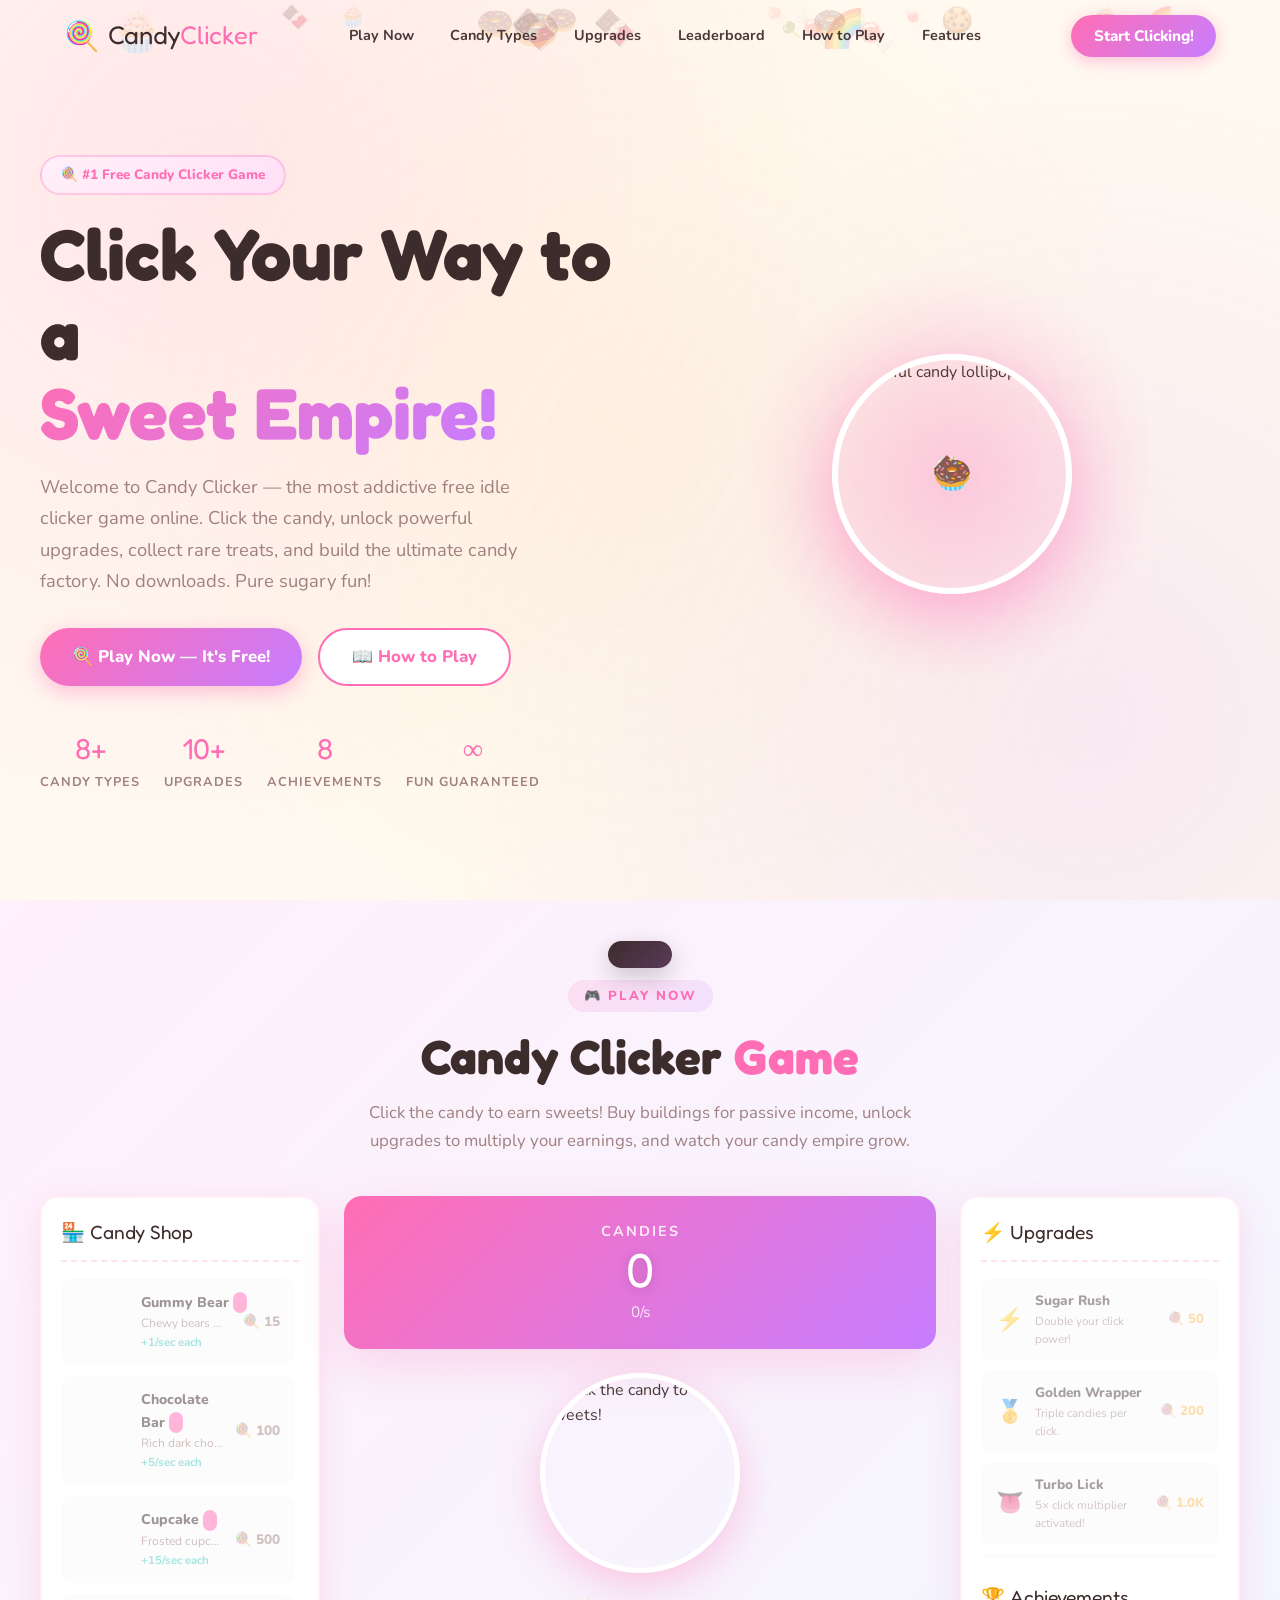
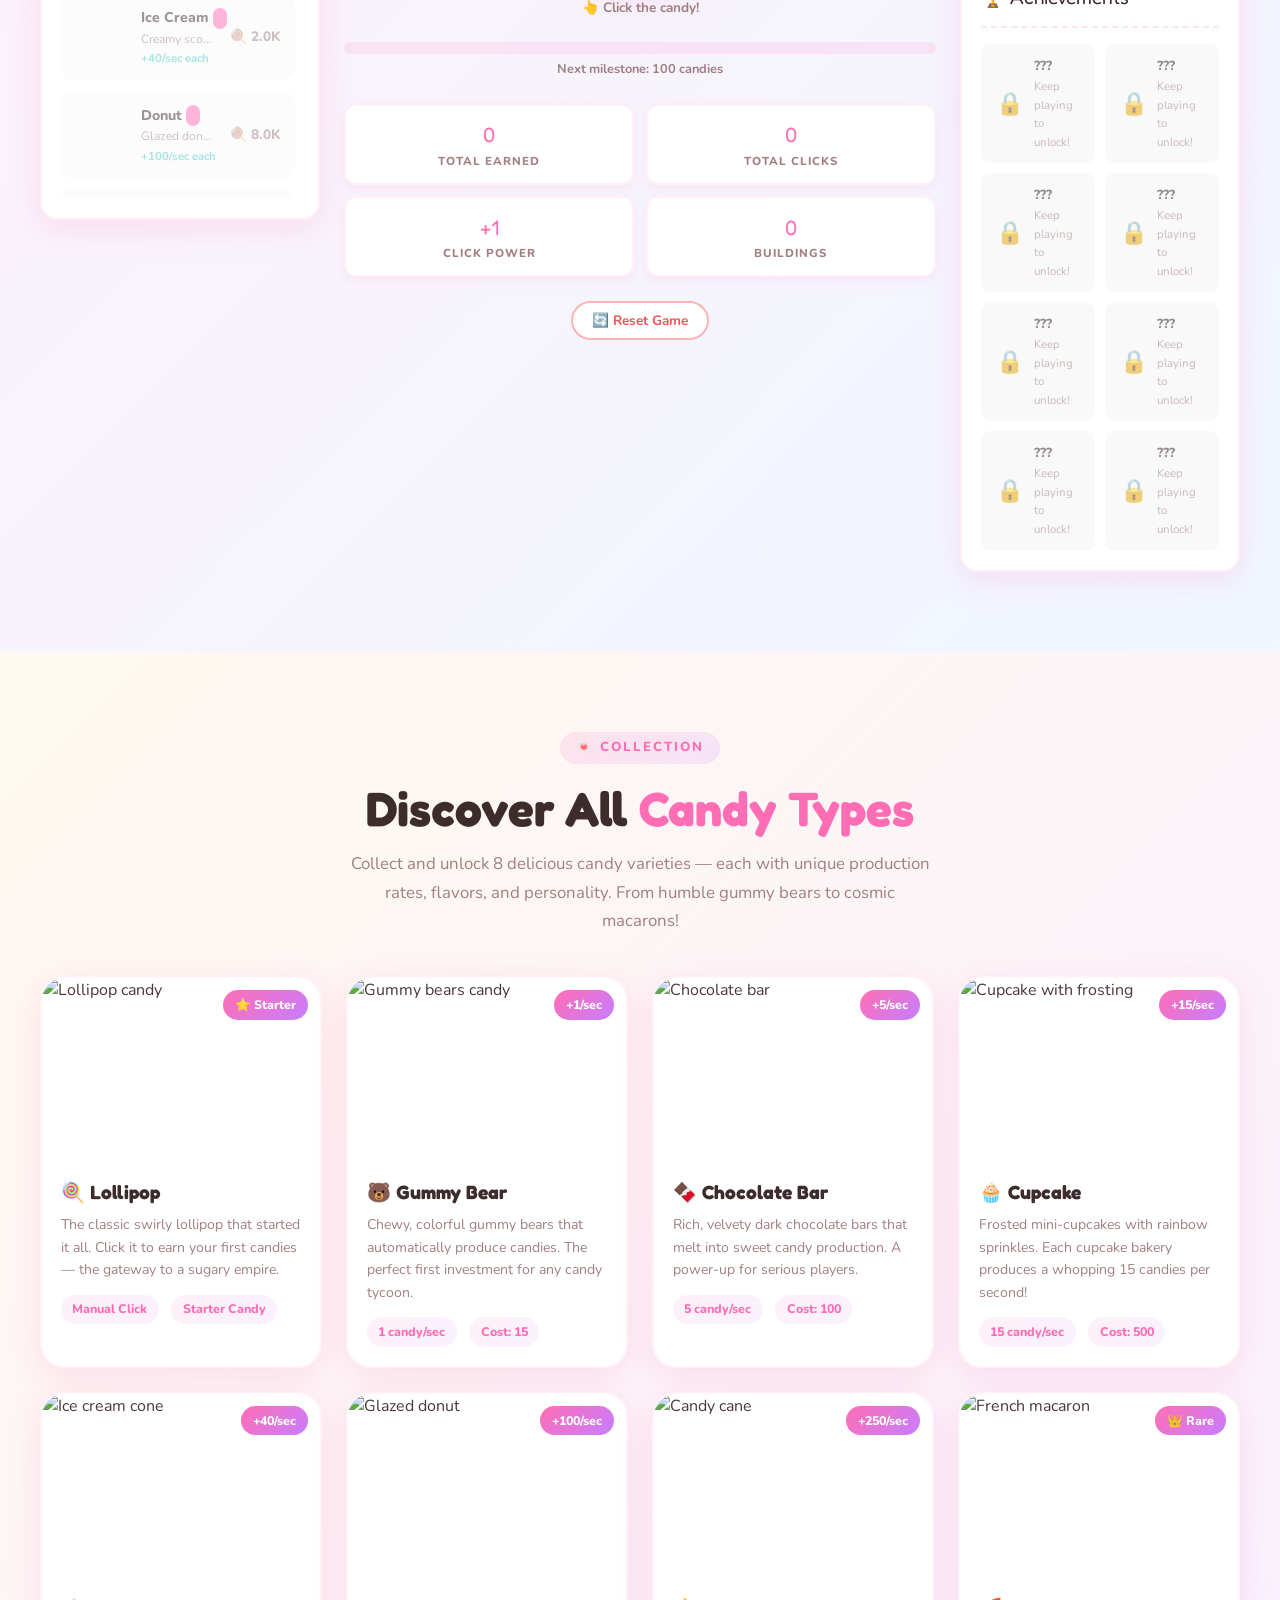
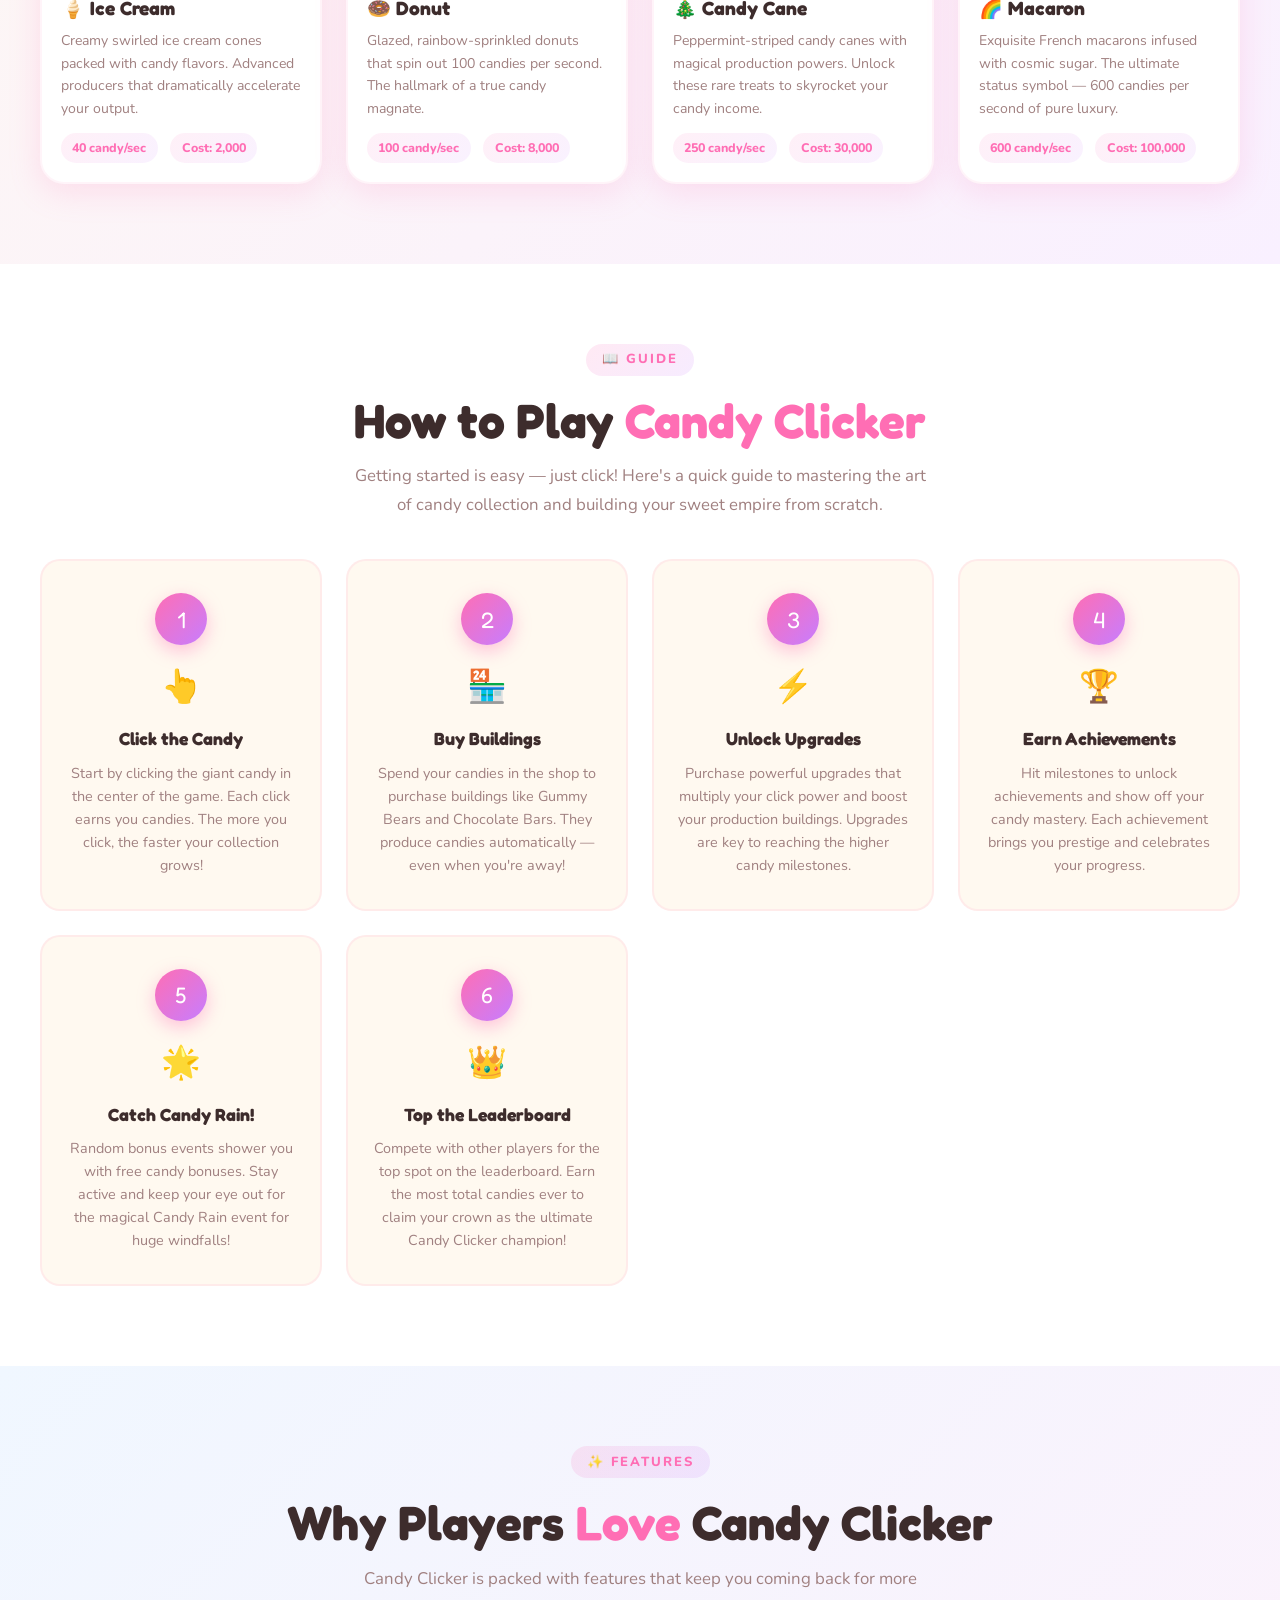
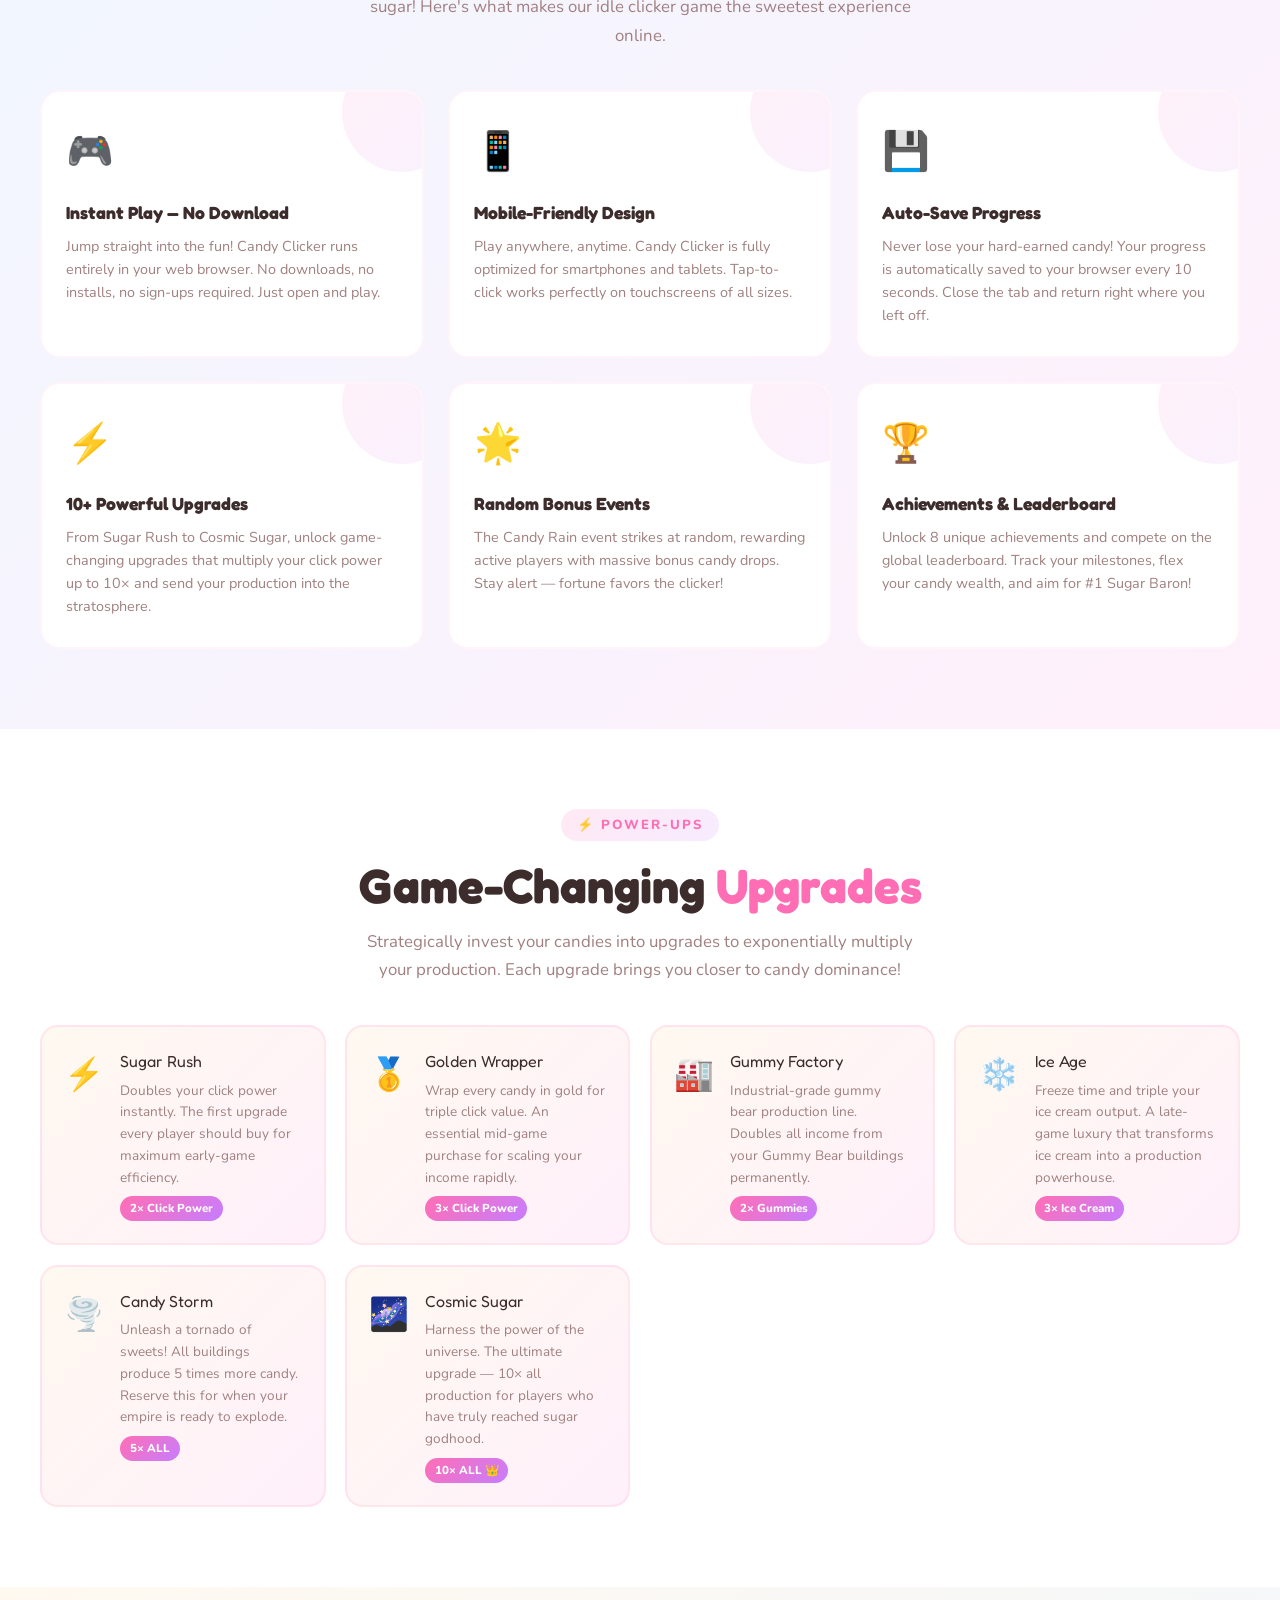
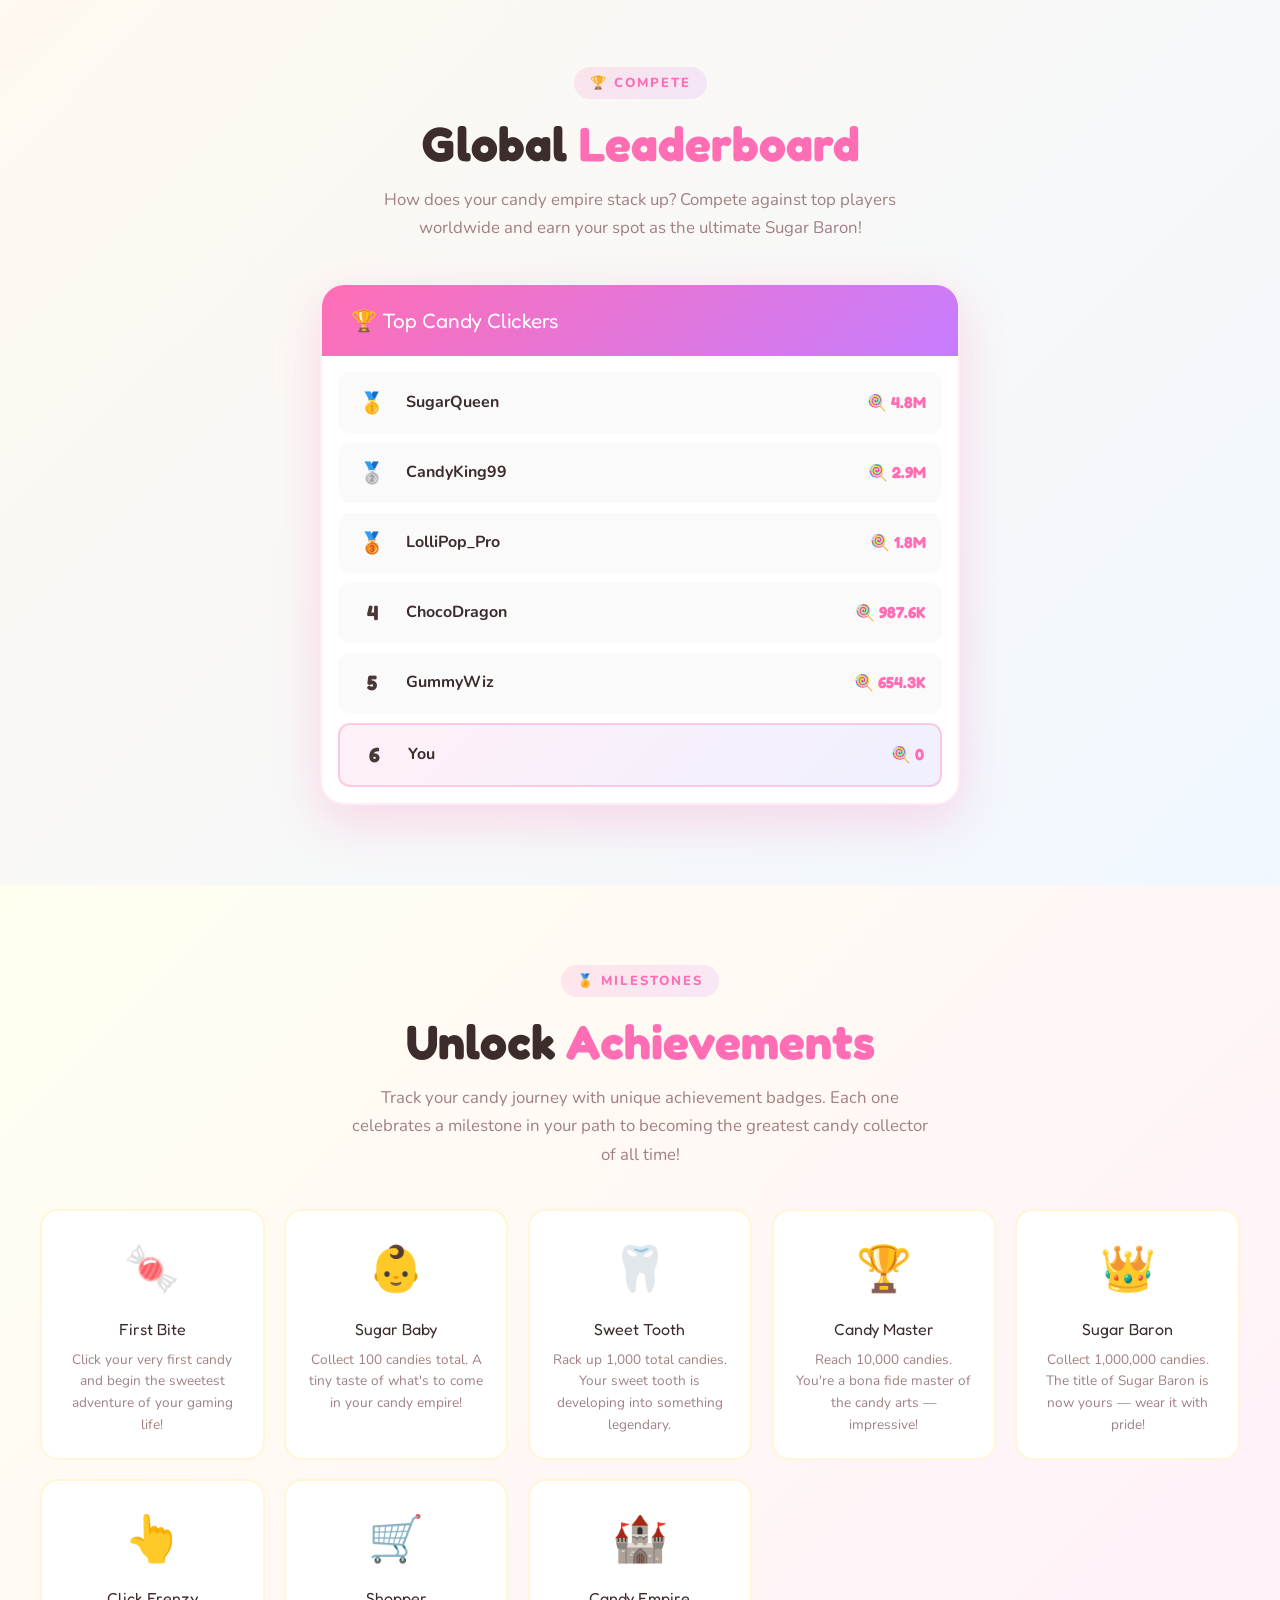
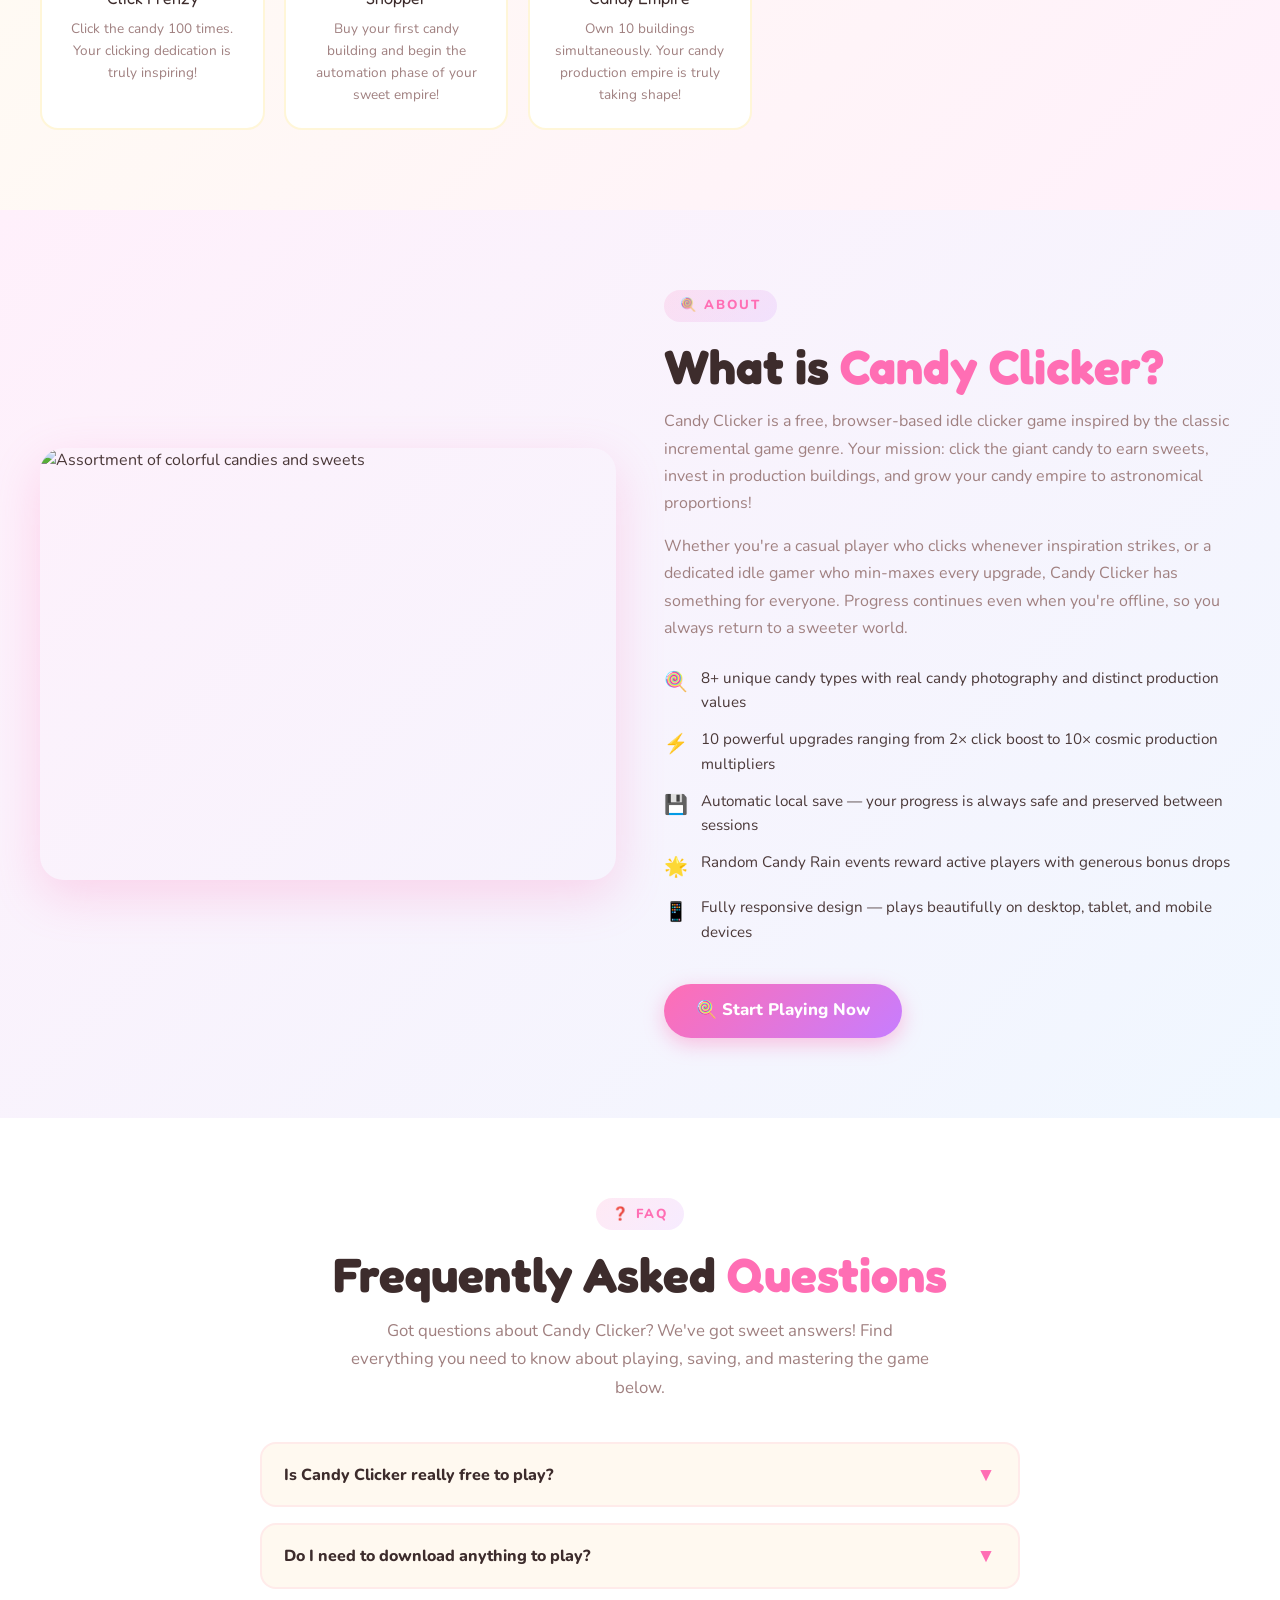
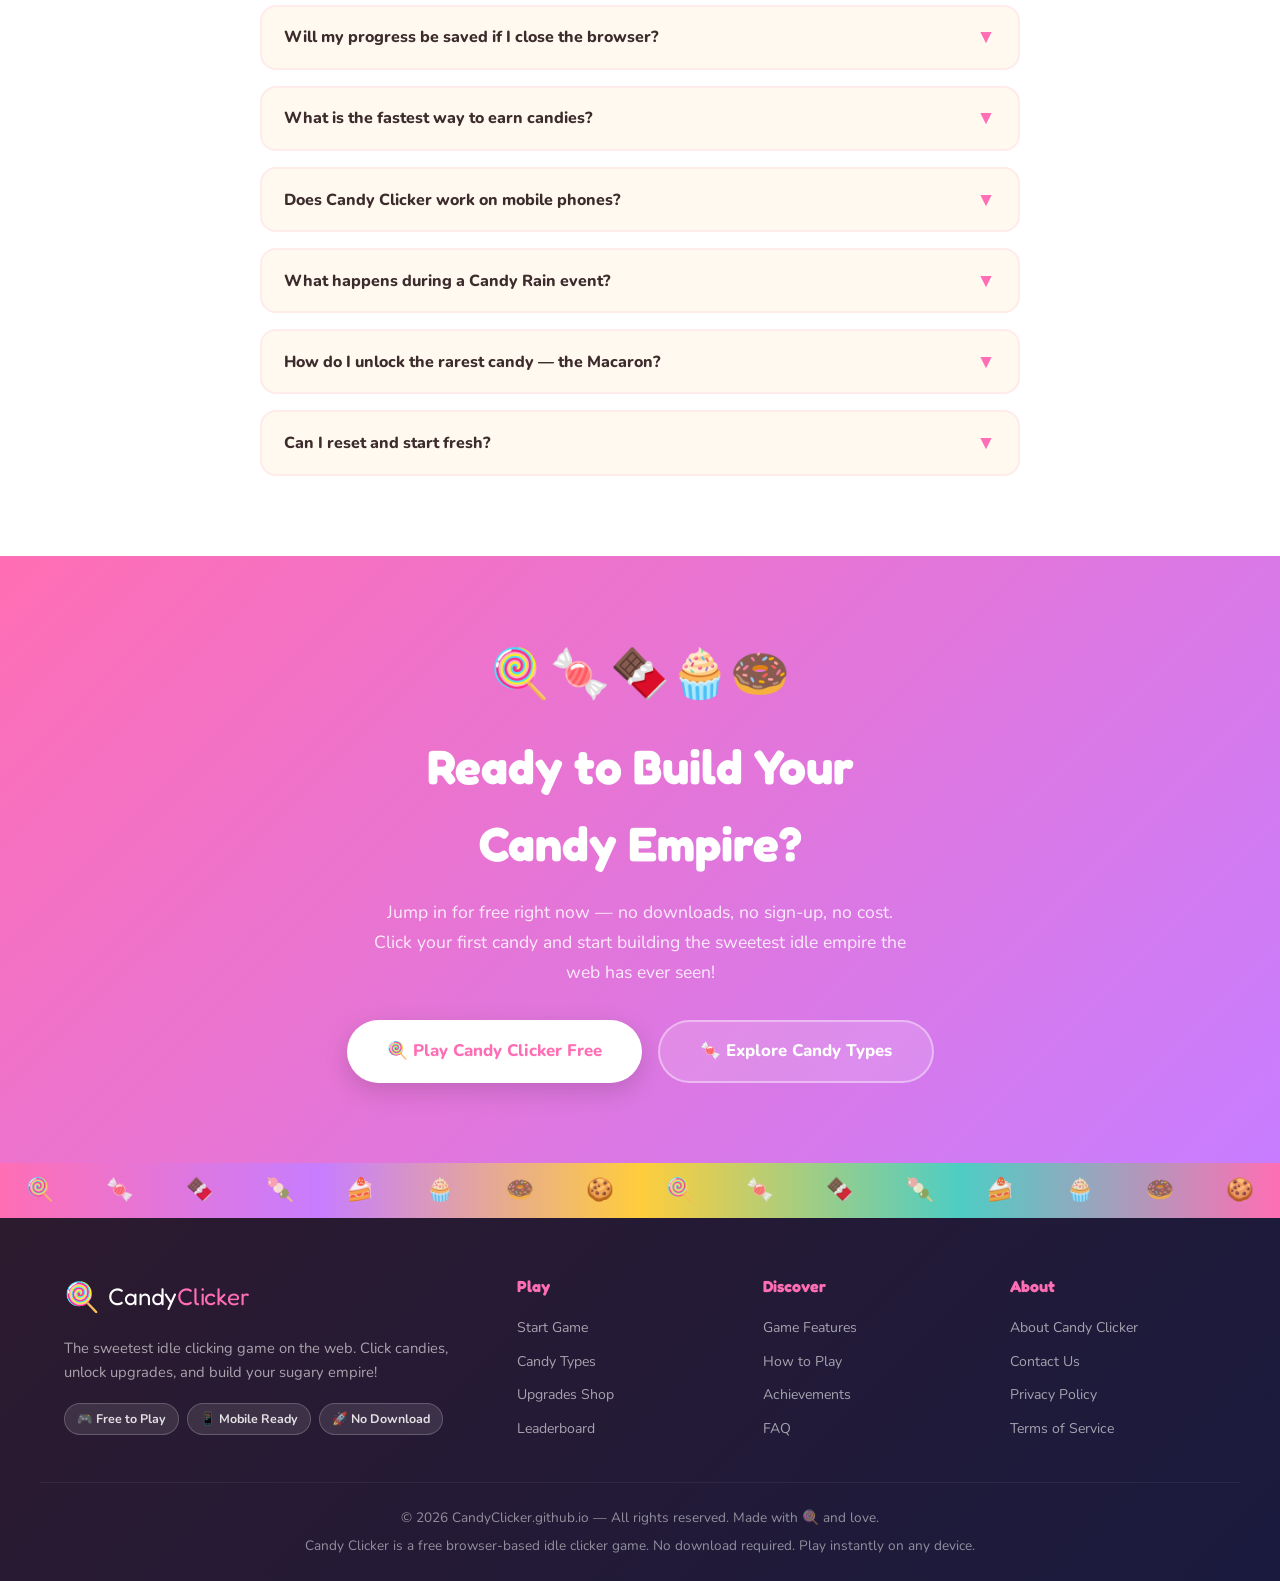
==== index.html @ 00a27589 "Add files via upload" ====
<!DOCTYPE html>
<html lang="en">
<head>
  <meta charset="UTF-8">
  <meta name="viewport" content="width=device-width, initial-scale=1.0">
  <meta http-equiv="X-UA-Compatible" content="IE=edge">

  <!-- Primary Meta Tags -->
  <title>Candy Clicker — Free Online Idle Clicker Game | CandyClick.github.io</title>
  <meta name="title" content="Candy Clicker — Free Online Idle Clicker Game | CandyClick.github.io">
  <meta name="description" content="Play Candy Clicker free online! Click candies, unlock upgrades, collect 8+ types of candy, earn achievements and climb the leaderboard. No download needed — play instantly in your browser!">
  <meta name="keywords" content="candy clicker, idle clicker game, candy clicking game, free browser game, candy game online, idle game, clicker game, candy factory game, sugar clicker, lollipop clicker, chocolate clicker">
  <meta name="author" content="CandyClicker.github.io">
  <meta name="robots" content="index, follow">
  <link rel="canonical" href="https://candyclick.github.io/">

  <!-- Open Graph / Facebook -->
  <meta property="og:type" content="website">
  <meta property="og:url" content="https://candyclick.github.io/">
  <meta property="og:title" content="Candy Clicker — Free Online Idle Clicker Game">
  <meta property="og:description" content="Click candies, unlock upgrades, and build your sweet empire! Play free, no download needed.">
  <meta property="og:image" content="https://images.unsplash.com/photo-1582058091597-8f5c1c7a1c4d?w=1200&q=80">

  <!-- Twitter -->
  <meta property="twitter:card" content="summary_large_image">
  <meta property="twitter:url" content="https://candyclick.github.io/">
  <meta property="twitter:title" content="Candy Clicker — Free Online Idle Clicker Game">
  <meta property="twitter:description" content="Click candies, unlock upgrades, and build your sweet empire! Play free, no download needed.">
  <meta property="twitter:image" content="https://images.unsplash.com/photo-1582058091597-8f5c1c7a1c4d?w=1200&q=80">

  <!-- Fonts -->
  <link rel="preconnect" href="https://fonts.googleapis.com">
  <link rel="preconnect" href="https://fonts.gstatic.com" crossorigin>
  <link href="https://fonts.googleapis.com/css2?family=Fredoka+One&family=Nunito:wght@400;600;700;800&display=swap" rel="stylesheet">

  <!-- Stylesheet -->
  <link rel="stylesheet" href="css/style.css">

  <!-- Schema Markup -->
  <script type="application/ld+json">
  {
    "@context": "https://schema.org",
    "@type": "VideoGame",
    "name": "Candy Clicker",
    "description": "A free browser-based idle clicker game where players click on candies to earn points, unlock upgrades, and build a candy empire. Features 8+ candy types, upgrades, achievements, and leaderboards.",
    "url": "https://candyclick.github.io/",
    "genre": ["Idle Game", "Clicker Game", "Casual Game"],
    "gamePlatform": ["Web Browser", "Mobile Browser"],
    "applicationCategory": "Game",
    "operatingSystem": "Any (Browser-based)",
    "offers": {
      "@type": "Offer",
      "price": "0",
      "priceCurrency": "USD",
      "availability": "https://schema.org/InStock"
    },
    "publisher": {
      "@type": "Organization",
      "name": "CandyClicker",
      "url": "https://candyclick.github.io/"
    },
    "aggregateRating": {
      "@type": "AggregateRating",
      "ratingValue": "4.8",
      "ratingCount": "12400",
      "bestRating": "5"
    }
  }
  </script>
  <script type="application/ld+json">
  {
    "@context": "https://schema.org",
    "@type": "FAQPage",
    "mainEntity": [
      {
        "@type": "Question",
        "name": "Is Candy Clicker free to play?",
        "acceptedAnswer": {
          "@type": "Answer",
          "text": "Yes! Candy Clicker is 100% free to play in your web browser with no downloads, no installs, and no hidden fees."
        }
      },
      {
        "@type": "Question",
        "name": "How do I earn more candies in Candy Clicker?",
        "acceptedAnswer": {
          "@type": "Answer",
          "text": "Click the main candy to earn candies manually. Purchase buildings like Gummy Bears, Chocolate Bars, and Cupcakes to earn candies automatically per second. Buy upgrades to multiply your earnings."
        }
      },
      {
        "@type": "Question",
        "name": "Does Candy Clicker work on mobile?",
        "acceptedAnswer": {
          "@type": "Answer",
          "text": "Yes! Candy Clicker is fully responsive and works great on smartphones and tablets. Just open your browser and play instantly."
        }
      },
      {
        "@type": "Question",
        "name": "Will my progress be saved?",
        "acceptedAnswer": {
          "@type": "Answer",
          "text": "Yes, your game progress is automatically saved to your browser's local storage every 10 seconds, so you can close the tab and return later."
        }
      }
    ]
  }
  </script>
  <script type="application/ld+json">
  {
    "@context": "https://schema.org",
    "@type": "BreadcrumbList",
    "itemListElement": [
      {"@type":"ListItem","position":1,"name":"Home","item":"https://candyclick.github.io/"},
      {"@type":"ListItem","position":2,"name":"Play Game","item":"https://candyclick.github.io/#game"},
      {"@type":"ListItem","position":3,"name":"Candy Types","item":"https://candyclick.github.io/#candies"}
    ]
  }
  </script>
</head>
<body>

<!-- Floating candy background -->
<div class="candy-bg-float" aria-hidden="true" id="candyBg"></div>

<!-- Header -->
<header id="site-header" role="banner"></header>

<!-- ============ HERO SECTION ============ -->
<main id="main-content">
<section class="hero" id="hero" aria-labelledby="heroHeading">
  <div class="hero-inner">
    <div class="hero-content">
      <div class="hero-badge" role="status">🍭 #1 Free Candy Clicker Game</div>
      <h1 id="heroHeading">
        Click Your Way to a<br>
        <span class="highlight">Sweet Empire!</span>
      </h1>
      <p class="hero-desc">
        Welcome to Candy Clicker — the most addictive free idle clicker game online. Click the candy, unlock powerful upgrades, collect rare treats, and build the ultimate candy factory. No downloads. Pure sugary fun!
      </p>
      <div class="hero-btns">
        <a href="#game" class="btn-primary">🍭 Play Now — It's Free!</a>
        <a href="#how-to-play" class="btn-secondary">📖 How to Play</a>
      </div>
      <div class="hero-stats">
        <div class="hero-stat">
          <div class="num">8+</div>
          <div class="label">Candy Types</div>
        </div>
        <div class="hero-stat">
          <div class="num">10+</div>
          <div class="label">Upgrades</div>
        </div>
        <div class="hero-stat">
          <div class="num">8</div>
          <div class="label">Achievements</div>
        </div>
        <div class="hero-stat">
          <div class="num">∞</div>
          <div class="label">Fun Guaranteed</div>
        </div>
      </div>
    </div>
    <div class="hero-visual" aria-hidden="true">
      <div class="hero-candy-ring">
        <div class="ring-glow"></div>
        <img
          src="https://images.unsplash.com/photo-1582058091597-8f5c1c7a1c4d?w=500&q=80"
          alt="Colorful candy lollipop"
          class="hero-main-candy-img"
          id="heroCandy"
          loading="eager"
        >
        <span class="orbit-candy" style="animation-duration:6s; animation-delay:0s;">🍬</span>
        <span class="orbit-candy" style="animation-duration:8s; animation-delay:-2s;">🍫</span>
        <span class="orbit-candy" style="animation-duration:7s; animation-delay:-4s;">🧁</span>
        <span class="orbit-candy" style="animation-duration:9s; animation-delay:-1s;">🍩</span>
      </div>
    </div>
  </div>
</section>

<!-- ============ GAME SECTION ============ -->
<section id="game" aria-labelledby="gameHeading">
  <div class="section-container">
    <div class="text-center" style="margin-bottom:2.5rem;">
      <div class="section-tag">🎮 Play Now</div>
      <h2 class="section-title" id="gameHeading">Candy Clicker <span>Game</span></h2>
      <p class="section-subtitle">Click the candy to earn sweets! Buy buildings for passive income, unlock upgrades to multiply your earnings, and watch your candy empire grow.</p>
    </div>

    <div class="game-wrapper">
      <!-- Left sidebar: Shop -->
      <aside class="game-sidebar" aria-label="Candy Shop">
        <div class="sidebar-title">🏪 Candy Shop</div>
        <div class="shop-items" id="shopItems" role="list" aria-label="Available candy buildings"></div>
      </aside>

      <!-- Center: Main game -->
      <div class="game-center">
        <!-- Candy counter -->
        <div class="candy-counter" role="status" aria-live="polite" aria-label="Candy counter">
          <div class="counter-label">Candies</div>
          <div class="counter-number" id="statCandies">0</div>
          <div class="counter-cps" id="statCPS">0/s production</div>
        </div>

        <!-- Main clickable candy -->
        <div class="main-candy-area">
          <img
            src="https://images.unsplash.com/photo-1582058091597-8f5c1c7a1c4d?w=400&q=80"
            alt="Click the candy to earn sweets!"
            id="mainCandy"
            role="button"
            tabindex="0"
            aria-label="Click candy to earn sweets"
          >
        </div>
        <p class="click-hint">👆 Click the candy!</p>

        <!-- Progress -->
        <div style="width:100%">
          <div class="progress-bar-wrap" role="progressbar" aria-label="Progress to next milestone">
            <div class="progress-bar-fill" id="progressBar"></div>
          </div>
          <p id="progressLabel" style="font-size:0.8rem;color:var(--muted);text-align:center;margin-top:0.3rem;"></p>
        </div>

        <!-- Mini stats -->
        <div class="game-stats-mini">
          <div class="stat-mini"><div class="val" id="statTotal">0</div><div class="key">Total Earned</div></div>
          <div class="stat-mini"><div class="val" id="statClicks">0</div><div class="key">Total Clicks</div></div>
          <div class="stat-mini"><div class="val" id="statClickPower">+1</div><div class="key">Click Power</div></div>
          <div class="stat-mini"><div class="val" id="statBuildings">0</div><div class="key">Buildings</div></div>
        </div>

        <button id="resetGame" class="btn-reset" aria-label="Reset game progress">🔄 Reset Game</button>
      </div>

      <!-- Right sidebar: Upgrades & Achievements -->
      <aside class="game-sidebar" aria-label="Upgrades and achievements">
        <div class="sidebar-title">⚡ Upgrades</div>
        <div class="upgrade-items" id="upgradeItems" role="list" aria-label="Available upgrades"></div>

        <div class="sidebar-title" style="margin-top:1.5rem;">🏆 Achievements</div>
        <div class="achievement-items" id="achievementItems" role="list" aria-label="Achievement badges"></div>
      </aside>
    </div>
  </div>
</section>

<!-- ============ CANDY TYPES SECTION ============ -->
<section id="candies" aria-labelledby="candiesHeading">
  <div class="section-container">
    <div class="text-center">
      <div class="section-tag">🍬 Collection</div>
      <h2 class="section-title" id="candiesHeading">Discover All <span>Candy Types</span></h2>
      <p class="section-subtitle">Collect and unlock 8 delicious candy varieties — each with unique production rates, flavors, and personality. From humble gummy bears to cosmic macarons!</p>
    </div>
    <div class="candies-grid">
      <article class="candy-card">
        <img src="https://images.unsplash.com/photo-1582058091597-8f5c1c7a1c4d?w=400&q=80" alt="Lollipop candy" class="candy-card-img" loading="lazy">
        <span class="candy-card-badge">⭐ Starter</span>
        <div class="candy-card-body">
          <h3 class="candy-card-name">🍭 Lollipop</h3>
          <p class="candy-card-desc">The classic swirly lollipop that started it all. Click it to earn your first candies — the gateway to a sugary empire.</p>
          <div class="candy-card-stats">
            <span class="candy-stat">Manual Click</span>
            <span class="candy-stat">Starter Candy</span>
          </div>
        </div>
      </article>
      <article class="candy-card">
        <img src="https://images.unsplash.com/photo-1599490659213-e2b9527bd087?w=400&q=80" alt="Gummy bears candy" class="candy-card-img" loading="lazy">
        <span class="candy-card-badge">+1/sec</span>
        <div class="candy-card-body">
          <h3 class="candy-card-name">🐻 Gummy Bear</h3>
          <p class="candy-card-desc">Chewy, colorful gummy bears that automatically produce candies. The perfect first investment for any candy tycoon.</p>
          <div class="candy-card-stats">
            <span class="candy-stat">1 candy/sec</span>
            <span class="candy-stat">Cost: 15</span>
          </div>
        </div>
      </article>
      <article class="candy-card">
        <img src="https://images.unsplash.com/photo-1606312619070-d48b4c652a52?w=400&q=80" alt="Chocolate bar" class="candy-card-img" loading="lazy">
        <span class="candy-card-badge">+5/sec</span>
        <div class="candy-card-body">
          <h3 class="candy-card-name">🍫 Chocolate Bar</h3>
          <p class="candy-card-desc">Rich, velvety dark chocolate bars that melt into sweet candy production. A power-up for serious players.</p>
          <div class="candy-card-stats">
            <span class="candy-stat">5 candy/sec</span>
            <span class="candy-stat">Cost: 100</span>
          </div>
        </div>
      </article>
      <article class="candy-card">
        <img src="https://images.unsplash.com/photo-1614707267537-b85aaf00c4b7?w=400&q=80" alt="Cupcake with frosting" class="candy-card-img" loading="lazy">
        <span class="candy-card-badge">+15/sec</span>
        <div class="candy-card-body">
          <h3 class="candy-card-name">🧁 Cupcake</h3>
          <p class="candy-card-desc">Frosted mini-cupcakes with rainbow sprinkles. Each cupcake bakery produces a whopping 15 candies per second!</p>
          <div class="candy-card-stats">
            <span class="candy-stat">15 candy/sec</span>
            <span class="candy-stat">Cost: 500</span>
          </div>
        </div>
      </article>
      <article class="candy-card">
        <img src="https://images.unsplash.com/photo-1501443762994-82bd5dace89a?w=400&q=80" alt="Ice cream cone" class="candy-card-img" loading="lazy">
        <span class="candy-card-badge">+40/sec</span>
        <div class="candy-card-body">
          <h3 class="candy-card-name">🍦 Ice Cream</h3>
          <p class="candy-card-desc">Creamy swirled ice cream cones packed with candy flavors. Advanced producers that dramatically accelerate your output.</p>
          <div class="candy-card-stats">
            <span class="candy-stat">40 candy/sec</span>
            <span class="candy-stat">Cost: 2,000</span>
          </div>
        </div>
      </article>
      <article class="candy-card">
        <img src="https://images.unsplash.com/photo-1551024601-bec78aea704b?w=400&q=80" alt="Glazed donut" class="candy-card-img" loading="lazy">
        <span class="candy-card-badge">+100/sec</span>
        <div class="candy-card-body">
          <h3 class="candy-card-name">🍩 Donut</h3>
          <p class="candy-card-desc">Glazed, rainbow-sprinkled donuts that spin out 100 candies per second. The hallmark of a true candy magnate.</p>
          <div class="candy-card-stats">
            <span class="candy-stat">100 candy/sec</span>
            <span class="candy-stat">Cost: 8,000</span>
          </div>
        </div>
      </article>
      <article class="candy-card">
        <img src="https://images.unsplash.com/photo-1512389098783-66b81f86e199?w=400&q=80" alt="Candy cane" class="candy-card-img" loading="lazy">
        <span class="candy-card-badge">+250/sec</span>
        <div class="candy-card-body">
          <h3 class="candy-card-name">🎄 Candy Cane</h3>
          <p class="candy-card-desc">Peppermint-striped candy canes with magical production powers. Unlock these rare treats to skyrocket your candy income.</p>
          <div class="candy-card-stats">
            <span class="candy-stat">250 candy/sec</span>
            <span class="candy-stat">Cost: 30,000</span>
          </div>
        </div>
      </article>
      <article class="candy-card">
        <img src="https://images.unsplash.com/photo-1558326567-98ae2405596b?w=400&q=80" alt="French macaron" class="candy-card-img" loading="lazy">
        <span class="candy-card-badge">👑 Rare</span>
        <div class="candy-card-body">
          <h3 class="candy-card-name">🌈 Macaron</h3>
          <p class="candy-card-desc">Exquisite French macarons infused with cosmic sugar. The ultimate status symbol — 600 candies per second of pure luxury.</p>
          <div class="candy-card-stats">
            <span class="candy-stat">600 candy/sec</span>
            <span class="candy-stat">Cost: 100,000</span>
          </div>
        </div>
      </article>
    </div>
  </div>
</section>

<!-- ============ HOW TO PLAY SECTION ============ -->
<section id="how-to-play" aria-labelledby="howHeading">
  <div class="section-container">
    <div class="text-center">
      <div class="section-tag">📖 Guide</div>
      <h2 class="section-title" id="howHeading">How to Play <span>Candy Clicker</span></h2>
      <p class="section-subtitle">Getting started is easy — just click! Here's a quick guide to mastering the art of candy collection and building your sweet empire from scratch.</p>
    </div>
    <div class="steps-grid">
      <div class="step-card">
        <div class="step-number">1</div>
        <div class="step-icon">👆</div>
        <h3 class="step-title">Click the Candy</h3>
        <p class="step-desc">Start by clicking the giant candy in the center of the game. Each click earns you candies. The more you click, the faster your collection grows!</p>
      </div>
      <div class="step-card">
        <div class="step-number">2</div>
        <div class="step-icon">🏪</div>
        <h3 class="step-title">Buy Buildings</h3>
        <p class="step-desc">Spend your candies in the shop to purchase buildings like Gummy Bears and Chocolate Bars. They produce candies automatically — even when you're away!</p>
      </div>
      <div class="step-card">
        <div class="step-number">3</div>
        <div class="step-icon">⚡</div>
        <h3 class="step-title">Unlock Upgrades</h3>
        <p class="step-desc">Purchase powerful upgrades that multiply your click power and boost your production buildings. Upgrades are key to reaching the higher candy milestones.</p>
      </div>
      <div class="step-card">
        <div class="step-number">4</div>
        <div class="step-icon">🏆</div>
        <h3 class="step-title">Earn Achievements</h3>
        <p class="step-desc">Hit milestones to unlock achievements and show off your candy mastery. Each achievement brings you prestige and celebrates your progress.</p>
      </div>
      <div class="step-card">
        <div class="step-number">5</div>
        <div class="step-icon">🌟</div>
        <h3 class="step-title">Catch Candy Rain!</h3>
        <p class="step-desc">Random bonus events shower you with free candy bonuses. Stay active and keep your eye out for the magical Candy Rain event for huge windfalls!</p>
      </div>
      <div class="step-card">
        <div class="step-number">6</div>
        <div class="step-icon">👑</div>
        <h3 class="step-title">Top the Leaderboard</h3>
        <p class="step-desc">Compete with other players for the top spot on the leaderboard. Earn the most total candies ever to claim your crown as the ultimate Candy Clicker champion!</p>
      </div>
    </div>
  </div>
</section>

<!-- ============ FEATURES SECTION ============ -->
<section id="features" aria-labelledby="featuresHeading">
  <div class="section-container">
    <div class="text-center">
      <div class="section-tag">✨ Features</div>
      <h2 class="section-title" id="featuresHeading">Why Players <span>Love</span> Candy Clicker</h2>
      <p class="section-subtitle">Candy Clicker is packed with features that keep you coming back for more sugar! Here's what makes our idle clicker game the sweetest experience online.</p>
    </div>
    <div class="features-grid">
      <div class="feature-card">
        <div class="feature-icon">🎮</div>
        <h3 class="feature-title">Instant Play — No Download</h3>
        <p class="feature-desc">Jump straight into the fun! Candy Clicker runs entirely in your web browser. No downloads, no installs, no sign-ups required. Just open and play.</p>
      </div>
      <div class="feature-card">
        <div class="feature-icon">📱</div>
        <h3 class="feature-title">Mobile-Friendly Design</h3>
        <p class="feature-desc">Play anywhere, anytime. Candy Clicker is fully optimized for smartphones and tablets. Tap-to-click works perfectly on touchscreens of all sizes.</p>
      </div>
      <div class="feature-card">
        <div class="feature-icon">💾</div>
        <h3 class="feature-title">Auto-Save Progress</h3>
        <p class="feature-desc">Never lose your hard-earned candy! Your progress is automatically saved to your browser every 10 seconds. Close the tab and return right where you left off.</p>
      </div>
      <div class="feature-card">
        <div class="feature-icon">⚡</div>
        <h3 class="feature-title">10+ Powerful Upgrades</h3>
        <p class="feature-desc">From Sugar Rush to Cosmic Sugar, unlock game-changing upgrades that multiply your click power up to 10× and send your production into the stratosphere.</p>
      </div>
      <div class="feature-card">
        <div class="feature-icon">🌟</div>
        <h3 class="feature-title">Random Bonus Events</h3>
        <p class="feature-desc">The Candy Rain event strikes at random, rewarding active players with massive bonus candy drops. Stay alert — fortune favors the clicker!</p>
      </div>
      <div class="feature-card">
        <div class="feature-icon">🏆</div>
        <h3 class="feature-title">Achievements & Leaderboard</h3>
        <p class="feature-desc">Unlock 8 unique achievements and compete on the global leaderboard. Track your milestones, flex your candy wealth, and aim for #1 Sugar Baron!</p>
      </div>
    </div>
  </div>
</section>

<!-- ============ UPGRADES PREVIEW SECTION ============ -->
<section id="upgrades-section" aria-labelledby="upgradesHeading">
  <div class="section-container">
    <div class="text-center">
      <div class="section-tag">⚡ Power-Ups</div>
      <h2 class="section-title" id="upgradesHeading">Game-Changing <span>Upgrades</span></h2>
      <p class="section-subtitle">Strategically invest your candies into upgrades to exponentially multiply your production. Each upgrade brings you closer to candy dominance!</p>
    </div>
    <div class="upgrades-preview-grid">
      <div class="upgrade-preview-card">
        <div class="up-icon">⚡</div>
        <div>
          <div class="up-name">Sugar Rush</div>
          <div class="up-desc">Doubles your click power instantly. The first upgrade every player should buy for maximum early-game efficiency.</div>
          <span class="up-tag">2× Click Power</span>
        </div>
      </div>
      <div class="upgrade-preview-card">
        <div class="up-icon">🥇</div>
        <div>
          <div class="up-name">Golden Wrapper</div>
          <div class="up-desc">Wrap every candy in gold for triple click value. An essential mid-game purchase for scaling your income rapidly.</div>
          <span class="up-tag">3× Click Power</span>
        </div>
      </div>
      <div class="upgrade-preview-card">
        <div class="up-icon">🏭</div>
        <div>
          <div class="up-name">Gummy Factory</div>
          <div class="up-desc">Industrial-grade gummy bear production line. Doubles all income from your Gummy Bear buildings permanently.</div>
          <span class="up-tag">2× Gummies</span>
        </div>
      </div>
      <div class="upgrade-preview-card">
        <div class="up-icon">❄️</div>
        <div>
          <div class="up-name">Ice Age</div>
          <div class="up-desc">Freeze time and triple your ice cream output. A late-game luxury that transforms ice cream into a production powerhouse.</div>
          <span class="up-tag">3× Ice Cream</span>
        </div>
      </div>
      <div class="upgrade-preview-card">
        <div class="up-icon">🌪️</div>
        <div>
          <div class="up-name">Candy Storm</div>
          <div class="up-desc">Unleash a tornado of sweets! All buildings produce 5 times more candy. Reserve this for when your empire is ready to explode.</div>
          <span class="up-tag">5× ALL</span>
        </div>
      </div>
      <div class="upgrade-preview-card">
        <div class="up-icon">🌌</div>
        <div>
          <div class="up-name">Cosmic Sugar</div>
          <div class="up-desc">Harness the power of the universe. The ultimate upgrade — 10× all production for players who have truly reached sugar godhood.</div>
          <span class="up-tag">10× ALL 👑</span>
        </div>
      </div>
    </div>
  </div>
</section>

<!-- ============ LEADERBOARD SECTION ============ -->
<section id="leaderboard" aria-labelledby="lbHeading">
  <div class="section-container">
    <div class="text-center">
      <div class="section-tag">🏆 Compete</div>
      <h2 class="section-title" id="lbHeading">Global <span>Leaderboard</span></h2>
      <p class="section-subtitle">How does your candy empire stack up? Compete against top players worldwide and earn your spot as the ultimate Sugar Baron!</p>
    </div>
    <div class="leaderboard-box" role="region" aria-label="Leaderboard">
      <div class="lb-header">🏆 Top Candy Clickers</div>
      <div class="lb-list" id="leaderboardList" aria-live="polite"></div>
    </div>
  </div>
</section>

<!-- ============ ACHIEVEMENTS SECTION ============ -->
<section id="achievements" aria-labelledby="achHeading">
  <div class="section-container">
    <div class="text-center">
      <div class="section-tag">🏅 Milestones</div>
      <h2 class="section-title" id="achHeading">Unlock <span>Achievements</span></h2>
      <p class="section-subtitle">Track your candy journey with unique achievement badges. Each one celebrates a milestone in your path to becoming the greatest candy collector of all time!</p>
    </div>
    <div class="achievements-preview">
      <div class="ach-preview-card">
        <div class="ach-preview-emoji">🍬</div>
        <div class="ach-preview-name">First Bite</div>
        <p class="ach-preview-desc">Click your very first candy and begin the sweetest adventure of your gaming life!</p>
      </div>
      <div class="ach-preview-card">
        <div class="ach-preview-emoji">👶</div>
        <div class="ach-preview-name">Sugar Baby</div>
        <p class="ach-preview-desc">Collect 100 candies total. A tiny taste of what's to come in your candy empire!</p>
      </div>
      <div class="ach-preview-card">
        <div class="ach-preview-emoji">🦷</div>
        <div class="ach-preview-name">Sweet Tooth</div>
        <p class="ach-preview-desc">Rack up 1,000 total candies. Your sweet tooth is developing into something legendary.</p>
      </div>
      <div class="ach-preview-card">
        <div class="ach-preview-emoji">🏆</div>
        <div class="ach-preview-name">Candy Master</div>
        <p class="ach-preview-desc">Reach 10,000 candies. You're a bona fide master of the candy arts — impressive!</p>
      </div>
      <div class="ach-preview-card">
        <div class="ach-preview-emoji">👑</div>
        <div class="ach-preview-name">Sugar Baron</div>
        <p class="ach-preview-desc">Collect 1,000,000 candies. The title of Sugar Baron is now yours — wear it with pride!</p>
      </div>
      <div class="ach-preview-card">
        <div class="ach-preview-emoji">👆</div>
        <div class="ach-preview-name">Click Frenzy</div>
        <p class="ach-preview-desc">Click the candy 100 times. Your clicking dedication is truly inspiring!</p>
      </div>
      <div class="ach-preview-card">
        <div class="ach-preview-emoji">🛒</div>
        <div class="ach-preview-name">Shopper</div>
        <p class="ach-preview-desc">Buy your first candy building and begin the automation phase of your sweet empire!</p>
      </div>
      <div class="ach-preview-card">
        <div class="ach-preview-emoji">🏰</div>
        <div class="ach-preview-name">Candy Empire</div>
        <p class="ach-preview-desc">Own 10 buildings simultaneously. Your candy production empire is truly taking shape!</p>
      </div>
    </div>
  </div>
</section>

<!-- ============ ABOUT SECTION ============ -->
<section id="about" aria-labelledby="aboutHeading">
  <div class="section-container">
    <div class="about-grid">
      <div class="about-img-wrap">
        <img
          src="https://images.unsplash.com/photo-1520637836993-a081443a3e15?w=700&q=80"
          alt="Assortment of colorful candies and sweets"
          class="about-img"
          loading="lazy"
        >
      </div>
      <div class="about-content">
        <div class="section-tag">🍭 About</div>
        <h2 class="section-title" id="aboutHeading">What is <span>Candy Clicker?</span></h2>
        <p style="color:var(--muted);margin-bottom:1rem;line-height:1.7;">
          Candy Clicker is a free, browser-based idle clicker game inspired by the classic incremental game genre. Your mission: click the giant candy to earn sweets, invest in production buildings, and grow your candy empire to astronomical proportions!
        </p>
        <p style="color:var(--muted);margin-bottom:1rem;line-height:1.7;">
          Whether you're a casual player who clicks whenever inspiration strikes, or a dedicated idle gamer who min-maxes every upgrade, Candy Clicker has something for everyone. Progress continues even when you're offline, so you always return to a sweeter world.
        </p>
        <div class="about-list">
          <div class="about-list-item">
            <span class="icon">🍭</span>
            <span>8+ unique candy types with real candy photography and distinct production values</span>
          </div>
          <div class="about-list-item">
            <span class="icon">⚡</span>
            <span>10 powerful upgrades ranging from 2× click boost to 10× cosmic production multipliers</span>
          </div>
          <div class="about-list-item">
            <span class="icon">💾</span>
            <span>Automatic local save — your progress is always safe and preserved between sessions</span>
          </div>
          <div class="about-list-item">
            <span class="icon">🌟</span>
            <span>Random Candy Rain events reward active players with generous bonus drops</span>
          </div>
          <div class="about-list-item">
            <span class="icon">📱</span>
            <span>Fully responsive design — plays beautifully on desktop, tablet, and mobile devices</span>
          </div>
        </div>
        <a href="#game" class="btn-primary" style="display:inline-flex;margin-top:1rem;">🍭 Start Playing Now</a>
      </div>
    </div>
  </div>
</section>

<!-- ============ FAQ SECTION ============ -->
<section id="faq" aria-labelledby="faqHeading">
  <div class="section-container">
    <div class="text-center">
      <div class="section-tag">❓ FAQ</div>
      <h2 class="section-title" id="faqHeading">Frequently Asked <span>Questions</span></h2>
      <p class="section-subtitle">Got questions about Candy Clicker? We've got sweet answers! Find everything you need to know about playing, saving, and mastering the game below.</p>
    </div>
    <div class="faq-list" role="list">
      <div class="faq-item" role="listitem">
        <button class="faq-q" aria-expanded="false">
          Is Candy Clicker really free to play? <span class="faq-arrow">▼</span>
        </button>
        <div class="faq-a">Yes, 100%! Candy Clicker is completely free with no hidden costs, no in-app purchases, no subscriptions, and no annoying ads. Just pure, uninterrupted idle clicking fun in your browser.</div>
      </div>
      <div class="faq-item" role="listitem">
        <button class="faq-q" aria-expanded="false">
          Do I need to download anything to play? <span class="faq-arrow">▼</span>
        </button>
        <div class="faq-a">Absolutely not! Candy Clicker runs entirely in your web browser. Simply visit candyclick.github.io and start playing immediately. Works on Chrome, Firefox, Safari, Edge, and mobile browsers.</div>
      </div>
      <div class="faq-item" role="listitem">
        <button class="faq-q" aria-expanded="false">
          Will my progress be saved if I close the browser? <span class="faq-arrow">▼</span>
        </button>
        <div class="faq-a">Yes! Candy Clicker automatically saves your progress to your browser's local storage every 10 seconds. When you return to the game, everything will be right where you left it — candies, buildings, upgrades, and all achievements intact.</div>
      </div>
      <div class="faq-item" role="listitem">
        <button class="faq-q" aria-expanded="false">
          What is the fastest way to earn candies? <span class="faq-arrow">▼</span>
        </button>
        <div class="faq-a">The most efficient strategy is to balance active clicking with passive production. Buy buildings early to generate passive income, then invest in upgrades as soon as you can afford them. Focus on buying the Sugar Rush and Golden Wrapper upgrades first for maximum click multipliers. Watch for Candy Rain bonus events for big windfalls!</div>
      </div>
      <div class="faq-item" role="listitem">
        <button class="faq-q" aria-expanded="false">
          Does Candy Clicker work on mobile phones? <span class="faq-arrow">▼</span>
        </button>
        <div class="faq-a">Yes! Candy Clicker is fully responsive and optimized for mobile play. The tap-to-click mechanic works perfectly on touchscreens, and the layout adapts beautifully to any screen size from small phones to large tablets.</div>
      </div>
      <div class="faq-item" role="listitem">
        <button class="faq-q" aria-expanded="false">
          What happens during a Candy Rain event? <span class="faq-arrow">▼</span>
        </button>
        <div class="faq-a">Candy Rain is a random bonus event that occurs during active gameplay. When it triggers, you receive a large bonus of free candies — typically worth 10 seconds of your current production rate. The more buildings you own, the bigger the Candy Rain reward!</div>
      </div>
      <div class="faq-item" role="listitem">
        <button class="faq-q" aria-expanded="false">
          How do I unlock the rarest candy — the Macaron? <span class="faq-arrow">▼</span>
        </button>
        <div class="faq-a">The Macaron is the ultimate candy building, unlockable once you accumulate 100,000 candies. It produces an impressive 600 candies per second! To reach this level, focus on buying and upgrading all lower-tier buildings, and don't miss the Candy Storm and Cosmic Sugar upgrades which multiply all production.</div>
      </div>
      <div class="faq-item" role="listitem">
        <button class="faq-q" aria-expanded="false">
          Can I reset and start fresh? <span class="faq-arrow">▼</span>
        </button>
        <div class="faq-a">Yes, you can reset your progress at any time using the Reset Game button in the game panel. Be careful — this permanently erases all your candies, buildings, upgrades, and achievements and starts the game from scratch. Think of it as a prestige restart for a fresh challenge!</div>
      </div>
    </div>
  </div>
</section>

<!-- ============ CTA SECTION ============ -->
<section style="background:linear-gradient(135deg,var(--pink),var(--purple));padding:5rem 1.5rem;text-align:center;" aria-labelledby="ctaHeading">
  <div class="section-container">
    <div style="font-size:3rem;margin-bottom:1rem;" aria-hidden="true">🍭🍬🍫🧁🍩</div>
    <h2 id="ctaHeading" style="font-family:var(--font-head);font-size:clamp(2rem,4vw,3rem);color:#fff;margin-bottom:1rem;">Ready to Build Your <br>Candy Empire?</h2>
    <p style="color:rgba(255,255,255,0.85);font-size:1.1rem;max-width:540px;margin:0 auto 2rem;line-height:1.7;">
      Jump in for free right now — no downloads, no sign-up, no cost. Click your first candy and start building the sweetest idle empire the web has ever seen!
    </p>
    <div style="display:flex;gap:1rem;justify-content:center;flex-wrap:wrap;">
      <a href="#game" style="background:#fff;color:var(--pink);padding:1rem 2.5rem;border-radius:99px;font-weight:800;font-size:1.05rem;box-shadow:0 8px 24px rgba(0,0,0,0.15);transition:all 0.2s;display:inline-flex;align-items:center;gap:0.5rem;">🍭 Play Candy Clicker Free</a>
      <a href="#candies" style="background:rgba(255,255,255,0.15);color:#fff;padding:1rem 2.5rem;border-radius:99px;font-weight:800;font-size:1.05rem;border:2px solid rgba(255,255,255,0.4);transition:all 0.2s;display:inline-flex;align-items:center;gap:0.5rem;">🍬 Explore Candy Types</a>
    </div>
  </div>
</section>
</main>

<!-- Footer -->
<footer id="site-footer" role="contentinfo"></footer>

<!-- Toast -->
<div id="toast" role="status" aria-live="assertive" aria-atomic="true"></div>

<!-- Scripts -->
<script src="js/header.js"></script>
<script src="js/footer.js"></script>
<script src="js/game.js"></script>
<script>
// Animated floating candy background
(function() {
  const bg = document.getElementById('candyBg');
  const emojis = ['🍭','🍬','🍫','🧁','🍩','🍪','🍡','🌈'];
  for (let i = 0; i < 18; i++) {
    const s = document.createElement('span');
    s.textContent = emojis[Math.floor(Math.random() * emojis.length)];
    s.style.left = Math.random() * 100 + '%';
    s.style.animationDuration = (12 + Math.random() * 18) + 's';
    s.style.animationDelay = -(Math.random() * 30) + 's';
    s.style.fontSize = (1.2 + Math.random() * 1.5) + 'rem';
    bg.appendChild(s);
  }
})();

// FAQ accordion
document.querySelectorAll('.faq-q').forEach(btn => {
  btn.addEventListener('click', () => {
    const item = btn.closest('.faq-item');
    const isOpen = item.classList.contains('open');
    document.querySelectorAll('.faq-item').forEach(i => {
      i.classList.remove('open');
      i.querySelector('.faq-q').setAttribute('aria-expanded', 'false');
    });
    if (!isOpen) {
      item.classList.add('open');
      btn.setAttribute('aria-expanded', 'true');
    }
  });
});

// Keyboard support for candy click
document.addEventListener('keydown', e => {
  if (e.key === ' ' || e.key === 'Enter') {
    const candy = document.getElementById('mainCandy');
    if (document.activeElement === candy) {
      candy.click();
    }
  }
});
</script>
</body>
</html>
---- css/style.css ----
/* =============================================
   Candy Clicker — Main Stylesheet
   Theme: Pastel Carnival / Sugar Pop
   ============================================= */

@import url('https://fonts.googleapis.com/css2?family=Fredoka+One&family=Nunito:wght@400;600;700;800&display=swap');

/* ---- CSS Variables ---- */
:root {
  --pink:    #ff6eb4;
  --yellow:  #ffcd3c;
  --purple:  #c77dff;
  --mint:    #4ecdc4;
  --coral:   #ff6b6b;
  --sky:     #74d7ea;
  --peach:   #ffb347;
  --cream:   #fff9f0;
  --white:   #ffffff;
  --dark:    #3d2c2c;
  --text:    #4a3838;
  --muted:   #a08080;
  --radius:  18px;
  --shadow:  0 8px 32px rgba(255,110,180,0.18);
  --shadow-lg: 0 16px 48px rgba(255,110,180,0.24);
  --font-head: 'Fredoka One', cursive;
  --font-body: 'Nunito', sans-serif;
}

/* ---- Reset ---- */
*, *::before, *::after { box-sizing: border-box; margin: 0; padding: 0; }
html { scroll-behavior: smooth; font-size: 16px; }
body {
  font-family: var(--font-body);
  background: var(--cream);
  color: var(--text);
  overflow-x: hidden;
  line-height: 1.6;
}
img { max-width: 100%; display: block; }
a { text-decoration: none; color: inherit; }
ul { list-style: none; }
button { cursor: pointer; font-family: inherit; border: none; outline: none; }

/* ---- Animated Background ---- */
body::before {
  content: '';
  position: fixed;
  inset: 0;
  background:
    radial-gradient(circle at 15% 20%, rgba(255,110,180,0.12) 0%, transparent 50%),
    radial-gradient(circle at 85% 80%, rgba(199,125,255,0.12) 0%, transparent 50%),
    radial-gradient(circle at 50% 50%, rgba(255,205,60,0.08) 0%, transparent 70%);
  pointer-events: none;
  z-index: 0;
}

/* ---- Floating Candy Bg ---- */
.candy-bg-float {
  position: fixed;
  top: 0; left: 0;
  width: 100%; height: 100%;
  pointer-events: none;
  z-index: 0;
  overflow: hidden;
}
.candy-bg-float span {
  position: absolute;
  font-size: 1.5rem;
  animation: floatUp linear infinite;
  opacity: 0.2;
}
@keyframes floatUp {
  0%   { transform: translateY(110vh) rotate(0deg); opacity: 0; }
  10%  { opacity: 0.2; }
  90%  { opacity: 0.15; }
  100% { transform: translateY(-10vh) rotate(360deg); opacity: 0; }
}

/* ---- Scrollbar ---- */
::-webkit-scrollbar { width: 8px; }
::-webkit-scrollbar-track { background: var(--cream); }
::-webkit-scrollbar-thumb { background: var(--pink); border-radius: 99px; }

/* ============================================
   HEADER / NAVBAR
   ============================================ */
#site-header {
  position: fixed;
  top: 0; left: 0; right: 0;
  z-index: 1000;
  transition: background 0.3s, box-shadow 0.3s;
}
#site-header.scrolled .navbar {
  background: rgba(255,249,240,0.97);
  box-shadow: 0 4px 24px rgba(255,110,180,0.15);
  backdrop-filter: blur(12px);
}
.navbar {
  background: transparent;
  padding: 0.8rem 0;
  transition: all 0.3s;
}
.nav-container {
  max-width: 1200px;
  margin: 0 auto;
  padding: 0 1.5rem;
  display: flex;
  align-items: center;
  gap: 1.5rem;
}
.nav-logo {
  display: flex;
  align-items: center;
  gap: 0.5rem;
  font-family: var(--font-head);
  font-size: 1.6rem;
  color: var(--dark);
}
.logo-icon { font-size: 1.8rem; animation: spin3d 4s linear infinite; }
@keyframes spin3d { 0%{transform:rotateY(0)} 100%{transform:rotateY(360deg)} }
.logo-accent { color: var(--pink); }
.nav-links {
  display: flex;
  gap: 0.3rem;
  margin: 0 auto;
  align-items: center;
}
.nav-link {
  padding: 0.45rem 1rem;
  border-radius: 99px;
  font-weight: 700;
  font-size: 0.9rem;
  color: var(--text);
  transition: all 0.2s;
}
.nav-link:hover {
  background: var(--pink);
  color: #fff;
  transform: translateY(-2px);
}
.nav-cta {
  background: linear-gradient(135deg, var(--pink), var(--purple));
  color: #fff !important;
  padding: 0.55rem 1.4rem;
  border-radius: 99px;
  font-weight: 800;
  font-size: 0.95rem;
  white-space: nowrap;
  box-shadow: 0 4px 16px rgba(255,110,180,0.4);
  transition: all 0.2s;
}
.nav-cta:hover { transform: translateY(-3px) scale(1.04); box-shadow: 0 8px 24px rgba(255,110,180,0.5); }
.nav-toggle {
  display: none;
  flex-direction: column;
  gap: 5px;
  background: none;
  padding: 4px;
}
.nav-toggle span {
  display: block;
  width: 26px; height: 3px;
  background: var(--dark);
  border-radius: 99px;
  transition: 0.3s;
}

/* ============================================
   HERO SECTION
   ============================================ */
.hero {
  min-height: 100vh;
  display: flex;
  align-items: center;
  padding: 6rem 1.5rem 3rem;
  position: relative;
  overflow: hidden;
}
.hero-inner {
  max-width: 1200px;
  margin: 0 auto;
  display: grid;
  grid-template-columns: 1fr 1fr;
  gap: 3rem;
  align-items: center;
  width: 100%;
}
.hero-content { position: relative; z-index: 1; }
.hero-badge {
  display: inline-flex;
  align-items: center;
  gap: 0.5rem;
  background: linear-gradient(135deg, #fff0f8, #ffe0f7);
  color: var(--pink);
  padding: 0.45rem 1.2rem;
  border-radius: 99px;
  font-weight: 800;
  font-size: 0.85rem;
  margin-bottom: 1.2rem;
  border: 2px solid rgba(255,110,180,0.3);
  animation: pulse 2s infinite;
}
@keyframes pulse { 0%,100%{box-shadow:0 0 0 0 rgba(255,110,180,0.3)} 50%{box-shadow:0 0 0 12px rgba(255,110,180,0)} }
.hero h1 {
  font-family: var(--font-head);
  font-size: clamp(2.8rem, 6vw, 4.5rem);
  line-height: 1.1;
  color: var(--dark);
  margin-bottom: 1.2rem;
}
.hero h1 .highlight {
  background: linear-gradient(135deg, var(--pink), var(--purple));
  -webkit-background-clip: text;
  -webkit-text-fill-color: transparent;
  background-clip: text;
}
.hero-desc {
  font-size: 1.15rem;
  color: var(--muted);
  margin-bottom: 2rem;
  max-width: 480px;
  line-height: 1.7;
}
.hero-btns { display: flex; gap: 1rem; flex-wrap: wrap; }
.btn-primary {
  background: linear-gradient(135deg, var(--pink), var(--purple));
  color: #fff;
  padding: 0.85rem 2rem;
  border-radius: 99px;
  font-weight: 800;
  font-size: 1.05rem;
  box-shadow: 0 6px 20px rgba(255,110,180,0.4);
  transition: all 0.25s;
  display: inline-flex;
  align-items: center;
  gap: 0.5rem;
}
.btn-primary:hover { transform: translateY(-3px) scale(1.03); box-shadow: 0 10px 30px rgba(255,110,180,0.5); }
.btn-secondary {
  background: #fff;
  color: var(--pink);
  padding: 0.85rem 2rem;
  border-radius: 99px;
  font-weight: 800;
  font-size: 1.05rem;
  border: 2px solid var(--pink);
  transition: all 0.25s;
  display: inline-flex;
  align-items: center;
  gap: 0.5rem;
}
.btn-secondary:hover { background: var(--pink); color: #fff; transform: translateY(-3px); }
.hero-stats {
  display: flex;
  gap: 1.5rem;
  margin-top: 2.5rem;
  flex-wrap: wrap;
}
.hero-stat {
  text-align: center;
}
.hero-stat .num {
  font-family: var(--font-head);
  font-size: 1.8rem;
  color: var(--pink);
}
.hero-stat .label { font-size: 0.8rem; color: var(--muted); font-weight: 700; text-transform: uppercase; letter-spacing: 1px; }

/* Hero Visual */
.hero-visual {
  display: flex;
  align-items: center;
  justify-content: center;
  position: relative;
  z-index: 1;
}
.hero-candy-ring {
  position: relative;
  width: 380px;
  height: 380px;
  display: flex;
  align-items: center;
  justify-content: center;
}
.ring-glow {
  position: absolute;
  inset: -20px;
  border-radius: 50%;
  background: radial-gradient(circle, rgba(255,110,180,0.3) 0%, transparent 70%);
  animation: glowPulse 3s ease-in-out infinite;
}
@keyframes glowPulse { 0%,100%{transform:scale(1);opacity:0.7} 50%{transform:scale(1.1);opacity:1} }
.hero-main-candy-img {
  width: 240px;
  height: 240px;
  border-radius: 50%;
  object-fit: cover;
  box-shadow: 0 20px 60px rgba(255,110,180,0.4);
  cursor: pointer;
  transition: transform 0.1s;
  user-select: none;
  -webkit-user-select: none;
  position: relative;
  z-index: 2;
  border: 6px solid white;
}
.hero-main-candy-img:active { transform: scale(0.92); }
.orbit-candy {
  position: absolute;
  font-size: 2rem;
  animation: orbit linear infinite;
  transform-origin: 0 0;
}
@keyframes orbit {
  0% { transform: rotate(0deg) translateX(160px) rotate(0deg); }
  100% { transform: rotate(360deg) translateX(160px) rotate(-360deg); }
}

/* ============================================
   SECTION LAYOUT
   ============================================ */
section {
  padding: 5rem 1.5rem;
  position: relative;
  z-index: 1;
}
.section-container {
  max-width: 1200px;
  margin: 0 auto;
}
.section-tag {
  display: inline-block;
  background: linear-gradient(135deg, rgba(255,110,180,0.15), rgba(199,125,255,0.15));
  color: var(--pink);
  padding: 0.35rem 1rem;
  border-radius: 99px;
  font-weight: 800;
  font-size: 0.82rem;
  text-transform: uppercase;
  letter-spacing: 2px;
  margin-bottom: 1rem;
}
.section-title {
  font-family: var(--font-head);
  font-size: clamp(2rem, 4vw, 3rem);
  color: var(--dark);
  margin-bottom: 0.8rem;
  line-height: 1.2;
}
.section-title span { color: var(--pink); }
.section-subtitle {
  font-size: 1.05rem;
  color: var(--muted);
  max-width: 580px;
  line-height: 1.7;
  margin-bottom: 2.5rem;
}
.text-center { text-align: center; }
.text-center .section-subtitle { margin-left: auto; margin-right: auto; }

/* ============================================
   GAME SECTION
   ============================================ */
#game { background: linear-gradient(135deg, #fff0fb, #f0f7ff); }
.game-wrapper {
  display: grid;
  grid-template-columns: 280px 1fr 280px;
  gap: 1.5rem;
  align-items: start;
}
.game-sidebar {
  background: #fff;
  border-radius: var(--radius);
  padding: 1.2rem;
  box-shadow: var(--shadow);
  border: 2px solid rgba(255,110,180,0.1);
}
.sidebar-title {
  font-family: var(--font-head);
  font-size: 1.2rem;
  color: var(--dark);
  margin-bottom: 1rem;
  display: flex;
  align-items: center;
  gap: 0.5rem;
  padding-bottom: 0.8rem;
  border-bottom: 2px dashed rgba(255,110,180,0.2);
}
.game-center {
  display: flex;
  flex-direction: column;
  align-items: center;
  gap: 1.5rem;
}
.candy-counter {
  background: linear-gradient(135deg, var(--pink), var(--purple));
  color: #fff;
  border-radius: var(--radius);
  padding: 1.5rem 2rem;
  text-align: center;
  width: 100%;
  box-shadow: var(--shadow-lg);
}
.counter-label { font-size: 0.9rem; font-weight: 700; opacity: 0.85; text-transform: uppercase; letter-spacing: 2px; }
.counter-number {
  font-family: var(--font-head);
  font-size: 3rem;
  line-height: 1.1;
  text-shadow: 0 2px 12px rgba(0,0,0,0.15);
}
.counter-cps { font-size: 0.95rem; opacity: 0.85; margin-top: 0.3rem; }
.main-candy-area {
  position: relative;
  display: flex;
  align-items: center;
  justify-content: center;
}
#mainCandy {
  width: 200px;
  height: 200px;
  border-radius: 50%;
  object-fit: cover;
  cursor: pointer;
  user-select: none;
  -webkit-user-select: none;
  transition: transform 0.1s;
  box-shadow: 0 12px 40px rgba(255,110,180,0.35);
  border: 5px solid white;
  position: relative;
  z-index: 2;
}
#mainCandy:hover { transform: scale(1.04); }
.candy-bounce { animation: candyBounce 0.3s ease; }
@keyframes candyBounce {
  0%   { transform: scale(1); }
  30%  { transform: scale(0.88) rotate(-5deg); }
  60%  { transform: scale(1.12) rotate(3deg); }
  80%  { transform: scale(0.97); }
  100% { transform: scale(1); }
}
.click-hint {
  font-size: 0.85rem;
  color: var(--muted);
  font-weight: 700;
  animation: bounce2 1.5s ease-in-out infinite;
}
@keyframes bounce2 { 0%,100%{transform:translateY(0)} 50%{transform:translateY(-6px)} }
.progress-bar-wrap {
  width: 100%;
  background: rgba(255,110,180,0.12);
  border-radius: 99px;
  height: 12px;
  overflow: hidden;
}
.progress-bar-fill {
  height: 100%;
  background: linear-gradient(90deg, var(--pink), var(--purple));
  border-radius: 99px;
  width: 0%;
  transition: width 0.5s ease;
}
#progressLabel { font-size: 0.8rem; color: var(--muted); font-weight: 700; text-align: center; margin-top: 0.3rem; }
.game-stats-mini {
  display: grid;
  grid-template-columns: 1fr 1fr;
  gap: 0.7rem;
  width: 100%;
}
.stat-mini {
  background: #fff;
  border-radius: 12px;
  padding: 0.8rem 1rem;
  box-shadow: 0 4px 12px rgba(255,110,180,0.1);
  text-align: center;
  border: 2px solid rgba(255,110,180,0.1);
}
.stat-mini .val {
  font-family: var(--font-head);
  font-size: 1.3rem;
  color: var(--pink);
}
.stat-mini .key { font-size: 0.72rem; color: var(--muted); font-weight: 800; text-transform: uppercase; letter-spacing: 1px; }
.btn-reset {
  background: #fff;
  border: 2px solid #ffb3b3;
  color: #e55;
  padding: 0.5rem 1.2rem;
  border-radius: 99px;
  font-weight: 700;
  font-size: 0.85rem;
  transition: all 0.2s;
}
.btn-reset:hover { background: #ffe0e0; }

/* Shop */
.shop-items { display: flex; flex-direction: column; gap: 0.7rem; max-height: 520px; overflow-y: auto; padding-right: 4px; }
.shop-item {
  display: flex;
  align-items: center;
  gap: 0.8rem;
  padding: 0.7rem 0.8rem;
  border-radius: 12px;
  cursor: pointer;
  transition: all 0.2s;
  border: 2px solid transparent;
  background: #fafafa;
}
.shop-item.affordable { border-color: rgba(255,110,180,0.3); background: #fff5fb; }
.shop-item.affordable:hover { background: #ffe0f0; transform: translateX(3px); border-color: var(--pink); }
.shop-item.locked { opacity: 0.5; cursor: not-allowed; }
.shop-img { width: 52px; height: 52px; border-radius: 10px; object-fit: cover; flex-shrink: 0; }
.shop-info { flex: 1; min-width: 0; }
.shop-name { font-weight: 800; font-size: 0.88rem; color: var(--dark); }
.shop-desc { font-size: 0.75rem; color: var(--muted); white-space: nowrap; overflow: hidden; text-overflow: ellipsis; }
.shop-cps { font-size: 0.72rem; font-weight: 700; color: var(--mint); }
.shop-cost { font-weight: 800; font-size: 0.85rem; color: var(--muted); white-space: nowrap; }
.shop-cost.can-buy { color: var(--pink); }
.owned-badge { font-size: 0.72rem; background: var(--pink); color: #fff; padding: 0.15rem 0.45rem; border-radius: 99px; margin-left: 4px; }

/* Upgrades */
.upgrade-items { display: flex; flex-direction: column; gap: 0.6rem; max-height: 280px; overflow-y: auto; }
.upgrade-item {
  display: flex;
  align-items: center;
  gap: 0.7rem;
  padding: 0.6rem 0.8rem;
  border-radius: 10px;
  cursor: pointer;
  transition: all 0.2s;
  border: 2px solid transparent;
  background: #fafafa;
}
.upgrade-item.affordable { background: #f0fff7; border-color: rgba(78,205,196,0.4); cursor: pointer; }
.upgrade-item.affordable:hover { background: #d0f5ee; }
.upgrade-item.bought { background: #f5f5f5; opacity: 0.7; cursor: default; }
.upgrade-item.locked { opacity: 0.45; cursor: not-allowed; }
.upgrade-emoji { font-size: 1.4rem; flex-shrink: 0; }
.upgrade-info { flex: 1; }
.upgrade-name { font-weight: 800; font-size: 0.85rem; color: var(--dark); }
.upgrade-desc { font-size: 0.73rem; color: var(--muted); }
.upgrade-cost { font-size: 0.82rem; font-weight: 800; color: var(--peach); white-space: nowrap; }

/* Achievements */
.achievement-items { display: grid; grid-template-columns: 1fr 1fr; gap: 0.6rem; }
.achievement-item {
  display: flex;
  align-items: center;
  gap: 0.6rem;
  padding: 0.65rem 0.8rem;
  border-radius: 10px;
  border: 2px solid transparent;
}
.achievement-item.unlocked { background: linear-gradient(135deg,#fffde7,#fff9c4); border-color: var(--yellow); }
.achievement-item.locked-ach { background: #f5f5f5; opacity: 0.55; }
.ach-emoji { font-size: 1.4rem; }
.ach-name { font-weight: 800; font-size: 0.82rem; color: var(--dark); }
.ach-desc { font-size: 0.72rem; color: var(--muted); }

/* ============================================
   CANDY TYPES SECTION
   ============================================ */
#candies { background: linear-gradient(135deg, #fff9f0, #f9f0ff); }
.candies-grid {
  display: grid;
  grid-template-columns: repeat(auto-fill, minmax(240px, 1fr));
  gap: 1.5rem;
}
.candy-card {
  background: #fff;
  border-radius: 24px;
  overflow: hidden;
  box-shadow: var(--shadow);
  transition: all 0.3s;
  border: 2px solid rgba(255,110,180,0.08);
  position: relative;
}
.candy-card:hover { transform: translateY(-8px) scale(1.02); box-shadow: var(--shadow-lg); }
.candy-card-img {
  width: 100%;
  height: 180px;
  object-fit: cover;
  transition: transform 0.4s;
}
.candy-card:hover .candy-card-img { transform: scale(1.06); }
.candy-card-badge {
  position: absolute;
  top: 12px; right: 12px;
  background: linear-gradient(135deg, var(--pink), var(--purple));
  color: #fff;
  font-weight: 800;
  font-size: 0.78rem;
  padding: 0.3rem 0.75rem;
  border-radius: 99px;
}
.candy-card-body { padding: 1.2rem; }
.candy-card-name {
  font-family: var(--font-head);
  font-size: 1.2rem;
  color: var(--dark);
  margin-bottom: 0.4rem;
}
.candy-card-desc { font-size: 0.88rem; color: var(--muted); margin-bottom: 0.8rem; }
.candy-card-stats { display: flex; gap: 0.8rem; }
.candy-stat {
  background: linear-gradient(135deg,rgba(255,110,180,0.1),rgba(199,125,255,0.1));
  padding: 0.3rem 0.7rem;
  border-radius: 99px;
  font-size: 0.78rem;
  font-weight: 800;
  color: var(--pink);
}

/* ============================================
   HOW TO PLAY
   ============================================ */
#how-to-play { background: #fff; }
.steps-grid {
  display: grid;
  grid-template-columns: repeat(auto-fill, minmax(240px, 1fr));
  gap: 1.5rem;
}
.step-card {
  background: var(--cream);
  border-radius: 20px;
  padding: 2rem 1.5rem;
  text-align: center;
  border: 2px solid rgba(255,110,180,0.1);
  transition: all 0.3s;
  position: relative;
}
.step-card:hover { transform: translateY(-5px); box-shadow: var(--shadow); border-color: var(--pink); }
.step-number {
  width: 52px; height: 52px;
  background: linear-gradient(135deg, var(--pink), var(--purple));
  color: #fff;
  font-family: var(--font-head);
  font-size: 1.4rem;
  border-radius: 50%;
  display: flex;
  align-items: center;
  justify-content: center;
  margin: 0 auto 1rem;
  box-shadow: 0 6px 18px rgba(255,110,180,0.4);
}
.step-icon { font-size: 2rem; margin-bottom: 0.8rem; }
.step-title { font-family: var(--font-head); font-size: 1.1rem; color: var(--dark); margin-bottom: 0.5rem; }
.step-desc { font-size: 0.9rem; color: var(--muted); }

/* ============================================
   FEATURES SECTION
   ============================================ */
#features { background: linear-gradient(135deg, #f0f7ff, #fff0fb); }
.features-grid {
  display: grid;
  grid-template-columns: repeat(3, 1fr);
  gap: 1.5rem;
}
.feature-card {
  background: #fff;
  border-radius: 20px;
  padding: 1.8rem 1.5rem;
  border: 2px solid rgba(255,110,180,0.08);
  transition: all 0.3s;
  position: relative;
  overflow: hidden;
}
.feature-card::before {
  content: '';
  position: absolute;
  top: -40px; right: -40px;
  width: 120px; height: 120px;
  border-radius: 50%;
  background: linear-gradient(135deg,rgba(255,110,180,0.1),rgba(199,125,255,0.1));
}
.feature-card:hover { transform: translateY(-5px); box-shadow: var(--shadow); border-color: rgba(255,110,180,0.3); }
.feature-icon { font-size: 2.4rem; margin-bottom: 1rem; }
.feature-title { font-family: var(--font-head); font-size: 1.1rem; color: var(--dark); margin-bottom: 0.5rem; }
.feature-desc { font-size: 0.9rem; color: var(--muted); line-height: 1.6; }

/* ============================================
   UPGRADES PREVIEW SECTION
   ============================================ */
#upgrades-section { background: #fff; }
.upgrades-preview-grid {
  display: grid;
  grid-template-columns: repeat(auto-fill, minmax(260px, 1fr));
  gap: 1.2rem;
}
.upgrade-preview-card {
  background: linear-gradient(135deg, #fff9f0, #fff0fb);
  border-radius: 18px;
  padding: 1.4rem;
  border: 2px solid rgba(255,110,180,0.12);
  display: flex;
  gap: 1rem;
  align-items: flex-start;
  transition: all 0.25s;
}
.upgrade-preview-card:hover { transform: translateY(-3px); box-shadow: var(--shadow); }
.up-icon { font-size: 2rem; flex-shrink: 0; }
.up-name { font-family: var(--font-head); font-size: 1rem; color: var(--dark); }
.up-desc { font-size: 0.85rem; color: var(--muted); margin-top: 0.3rem; }
.up-tag {
  display: inline-block;
  background: linear-gradient(135deg,var(--pink),var(--purple));
  color: #fff;
  font-size: 0.72rem;
  font-weight: 800;
  padding: 0.2rem 0.6rem;
  border-radius: 99px;
  margin-top: 0.5rem;
}

/* ============================================
   LEADERBOARD SECTION
   ============================================ */
#leaderboard { background: linear-gradient(135deg, #fff9f0, #f0f7ff); }
.leaderboard-box {
  max-width: 640px;
  margin: 0 auto;
  background: #fff;
  border-radius: 24px;
  overflow: hidden;
  box-shadow: var(--shadow-lg);
  border: 2px solid rgba(255,110,180,0.12);
}
.lb-header {
  background: linear-gradient(135deg, var(--pink), var(--purple));
  color: #fff;
  padding: 1.2rem 1.8rem;
  font-family: var(--font-head);
  font-size: 1.3rem;
  display: flex;
  align-items: center;
  gap: 0.5rem;
}
.lb-list { padding: 1rem; display: flex; flex-direction: column; gap: 0.6rem; }
.lb-row {
  display: flex;
  align-items: center;
  gap: 1rem;
  padding: 0.85rem 1rem;
  border-radius: 12px;
  background: #fafafa;
  font-weight: 700;
  transition: all 0.2s;
}
.lb-row:hover { background: #fff0f8; }
.lb-row.lb-you { background: linear-gradient(135deg,#fff0f8,#f0f0ff); border: 2px solid rgba(255,110,180,0.3); }
.lb-rank { font-family: var(--font-head); font-size: 1.3rem; width: 36px; text-align: center; }
.lb-name { flex: 1; color: var(--dark); }
.lb-score { font-family: var(--font-head); color: var(--pink); }

/* ============================================
   ACHIEVEMENTS SECTION
   ============================================ */
#achievements { background: linear-gradient(135deg,#fffff0,#fff0fb); }
.achievements-preview {
  display: grid;
  grid-template-columns: repeat(auto-fill, minmax(220px, 1fr));
  gap: 1.2rem;
}
.ach-preview-card {
  background: #fff;
  border-radius: 18px;
  padding: 1.4rem;
  text-align: center;
  border: 2px solid rgba(255,210,60,0.2);
  transition: all 0.25s;
}
.ach-preview-card:hover { transform: translateY(-4px); box-shadow: var(--shadow); border-color: var(--yellow); }
.ach-preview-emoji { font-size: 2.8rem; margin-bottom: 0.7rem; }
.ach-preview-name { font-family: var(--font-head); font-size: 1rem; color: var(--dark); margin-bottom: 0.4rem; }
.ach-preview-desc { font-size: 0.85rem; color: var(--muted); }

/* ============================================
   FAQ SECTION
   ============================================ */
#faq { background: #fff; }
.faq-list { max-width: 760px; margin: 0 auto; display: flex; flex-direction: column; gap: 1rem; }
.faq-item {
  background: var(--cream);
  border-radius: 16px;
  border: 2px solid rgba(255,110,180,0.1);
  overflow: hidden;
  transition: all 0.2s;
}
.faq-q {
  width: 100%;
  background: none;
  padding: 1.1rem 1.4rem;
  display: flex;
  align-items: center;
  justify-content: space-between;
  font-weight: 800;
  font-size: 1rem;
  color: var(--dark);
  text-align: left;
  transition: all 0.2s;
}
.faq-q:hover { color: var(--pink); }
.faq-q .faq-arrow { font-size: 1.2rem; transition: transform 0.3s; color: var(--pink); }
.faq-item.open .faq-arrow { transform: rotate(180deg); }
.faq-a {
  max-height: 0;
  overflow: hidden;
  transition: max-height 0.35s ease, padding 0.25s;
  padding: 0 1.4rem;
  color: var(--muted);
  font-size: 0.95rem;
  line-height: 1.7;
}
.faq-item.open .faq-a { max-height: 300px; padding-bottom: 1.2rem; }

/* ============================================
   ABOUT / INFO SECTION
   ============================================ */
#about { background: linear-gradient(135deg, #fff0fb, #f0f7ff); }
.about-grid {
  display: grid;
  grid-template-columns: 1fr 1fr;
  gap: 3rem;
  align-items: center;
}
.about-img-wrap {
  border-radius: 24px;
  overflow: hidden;
  box-shadow: var(--shadow-lg);
  aspect-ratio: 4/3;
}
.about-img { width: 100%; height: 100%; object-fit: cover; }
.about-content { }
.about-list { margin: 1.5rem 0; display: flex; flex-direction: column; gap: 0.8rem; }
.about-list-item {
  display: flex;
  align-items: flex-start;
  gap: 0.8rem;
  font-size: 0.95rem;
  color: var(--text);
}
.about-list-item .icon { font-size: 1.2rem; flex-shrink: 0; margin-top: 0.1rem; }

/* ============================================
   TOAST NOTIFICATION
   ============================================ */
#toast {
  position: fixed;
  bottom: 2rem;
  left: 50%;
  transform: translateX(-50%) translateY(100px);
  background: linear-gradient(135deg, var(--dark), #5a3a5a);
  color: #fff;
  padding: 0.85rem 2rem;
  border-radius: 99px;
  font-weight: 800;
  font-size: 0.95rem;
  box-shadow: 0 8px 24px rgba(0,0,0,0.2);
  transition: transform 0.4s cubic-bezier(0.34,1.56,0.64,1);
  z-index: 9999;
  white-space: nowrap;
  pointer-events: none;
}
#toast.show { transform: translateX(-50%) translateY(0); }

/* ============================================
   FLOAT TEXT & PARTICLES
   ============================================ */
.float-text {
  position: fixed;
  pointer-events: none;
  z-index: 9999;
  font-family: var(--font-head);
  font-size: 1.2rem;
  color: var(--pink);
  text-shadow: 0 2px 8px rgba(255,110,180,0.5);
  animation: floatText 1.2s ease forwards;
}
@keyframes floatText {
  0%   { opacity: 1; transform: translateY(0) scale(1); }
  100% { opacity: 0; transform: translateY(-60px) scale(0.8); }
}
.candy-particle {
  position: fixed;
  width: 10px; height: 10px;
  border-radius: 50%;
  pointer-events: none;
  z-index: 9999;
  animation: particleFly 0.7s ease forwards;
}
@keyframes particleFly {
  0%   { opacity: 1; transform: translate(0,0) scale(1); }
  100% { opacity: 0; transform: translate(var(--tx),var(--ty)) scale(0.3); }
}

/* ============================================
   FOOTER
   ============================================ */
#site-footer {
  background: linear-gradient(135deg, #2d1a2e, #1a1a3e);
  color: rgba(255,255,255,0.85);
  position: relative;
  z-index: 1;
}
.footer-candy-strip {
  display: flex;
  gap: 0;
  font-size: 1.4rem;
  overflow: hidden;
  background: linear-gradient(90deg, var(--pink), var(--purple), var(--yellow), var(--mint), var(--pink));
  padding: 0.6rem 0;
  justify-content: space-around;
  animation: candyScroll 10s linear infinite;
}
@keyframes candyScroll { 0%{transform:translateX(0)} 100%{transform:translateX(-50%)} }
.footer-main {
  max-width: 1200px;
  margin: 0 auto;
  padding: 3.5rem 1.5rem 2.5rem;
  display: grid;
  grid-template-columns: 2fr 1fr 1fr 1fr;
  gap: 2.5rem;
}
.footer-logo {
  display: flex;
  align-items: center;
  gap: 0.5rem;
  font-family: var(--font-head);
  font-size: 1.5rem;
  color: #fff;
  margin-bottom: 1rem;
}
.footer-tagline { font-size: 0.92rem; opacity: 0.7; line-height: 1.65; margin-bottom: 1.2rem; }
.footer-badges { display: flex; gap: 0.5rem; flex-wrap: wrap; }
.badge {
  background: rgba(255,255,255,0.1);
  border: 1px solid rgba(255,255,255,0.2);
  padding: 0.3rem 0.75rem;
  border-radius: 99px;
  font-size: 0.78rem;
  font-weight: 700;
}
.footer-links-group h4 {
  font-family: var(--font-head);
  font-size: 1rem;
  color: var(--pink);
  margin-bottom: 1rem;
}
.footer-links-group ul { display: flex; flex-direction: column; gap: 0.5rem; }
.footer-links-group a { font-size: 0.88rem; opacity: 0.7; transition: all 0.2s; }
.footer-links-group a:hover { opacity: 1; color: var(--pink); padding-left: 4px; }
.footer-bottom {
  border-top: 1px solid rgba(255,255,255,0.1);
  padding: 1.5rem 1.5rem;
  max-width: 1200px;
  margin: 0 auto;
  font-size: 0.85rem;
  opacity: 0.6;
  text-align: center;
  display: flex;
  flex-direction: column;
  gap: 0.4rem;
}

/* ============================================
   RESPONSIVE
   ============================================ */
@media (max-width: 1024px) {
  .game-wrapper { grid-template-columns: 1fr 1fr; }
  .game-sidebar:last-child { grid-column: 1 / -1; }
  .features-grid { grid-template-columns: 1fr 1fr; }
  .footer-main { grid-template-columns: 1fr 1fr; }
}
@media (max-width: 768px) {
  .hero-inner { grid-template-columns: 1fr; text-align: center; }
  .hero-visual { display: none; }
  .hero-btns { justify-content: center; }
  .hero-stats { justify-content: center; }
  .hero-desc { margin-left: auto; margin-right: auto; }
  .game-wrapper { grid-template-columns: 1fr; }
  .about-grid { grid-template-columns: 1fr; }
  .features-grid { grid-template-columns: 1fr; }
  .nav-links { display: none; flex-direction: column; position: absolute; top: 100%; left: 0; right: 0; background: rgba(255,249,240,0.98); padding: 1rem; gap: 0.3rem; backdrop-filter: blur(12px); box-shadow: 0 8px 24px rgba(0,0,0,0.1); }
  .nav-links.open { display: flex; }
  .nav-toggle { display: flex; margin-left: auto; }
  .nav-cta { display: none; }
  .footer-main { grid-template-columns: 1fr 1fr; }
  .achievement-items { grid-template-columns: 1fr; }
}
@media (max-width: 480px) {
  .footer-main { grid-template-columns: 1fr; }
  .game-stats-mini { grid-template-columns: 1fr 1fr; }
  .hero h1 { font-size: 2.2rem; }
}
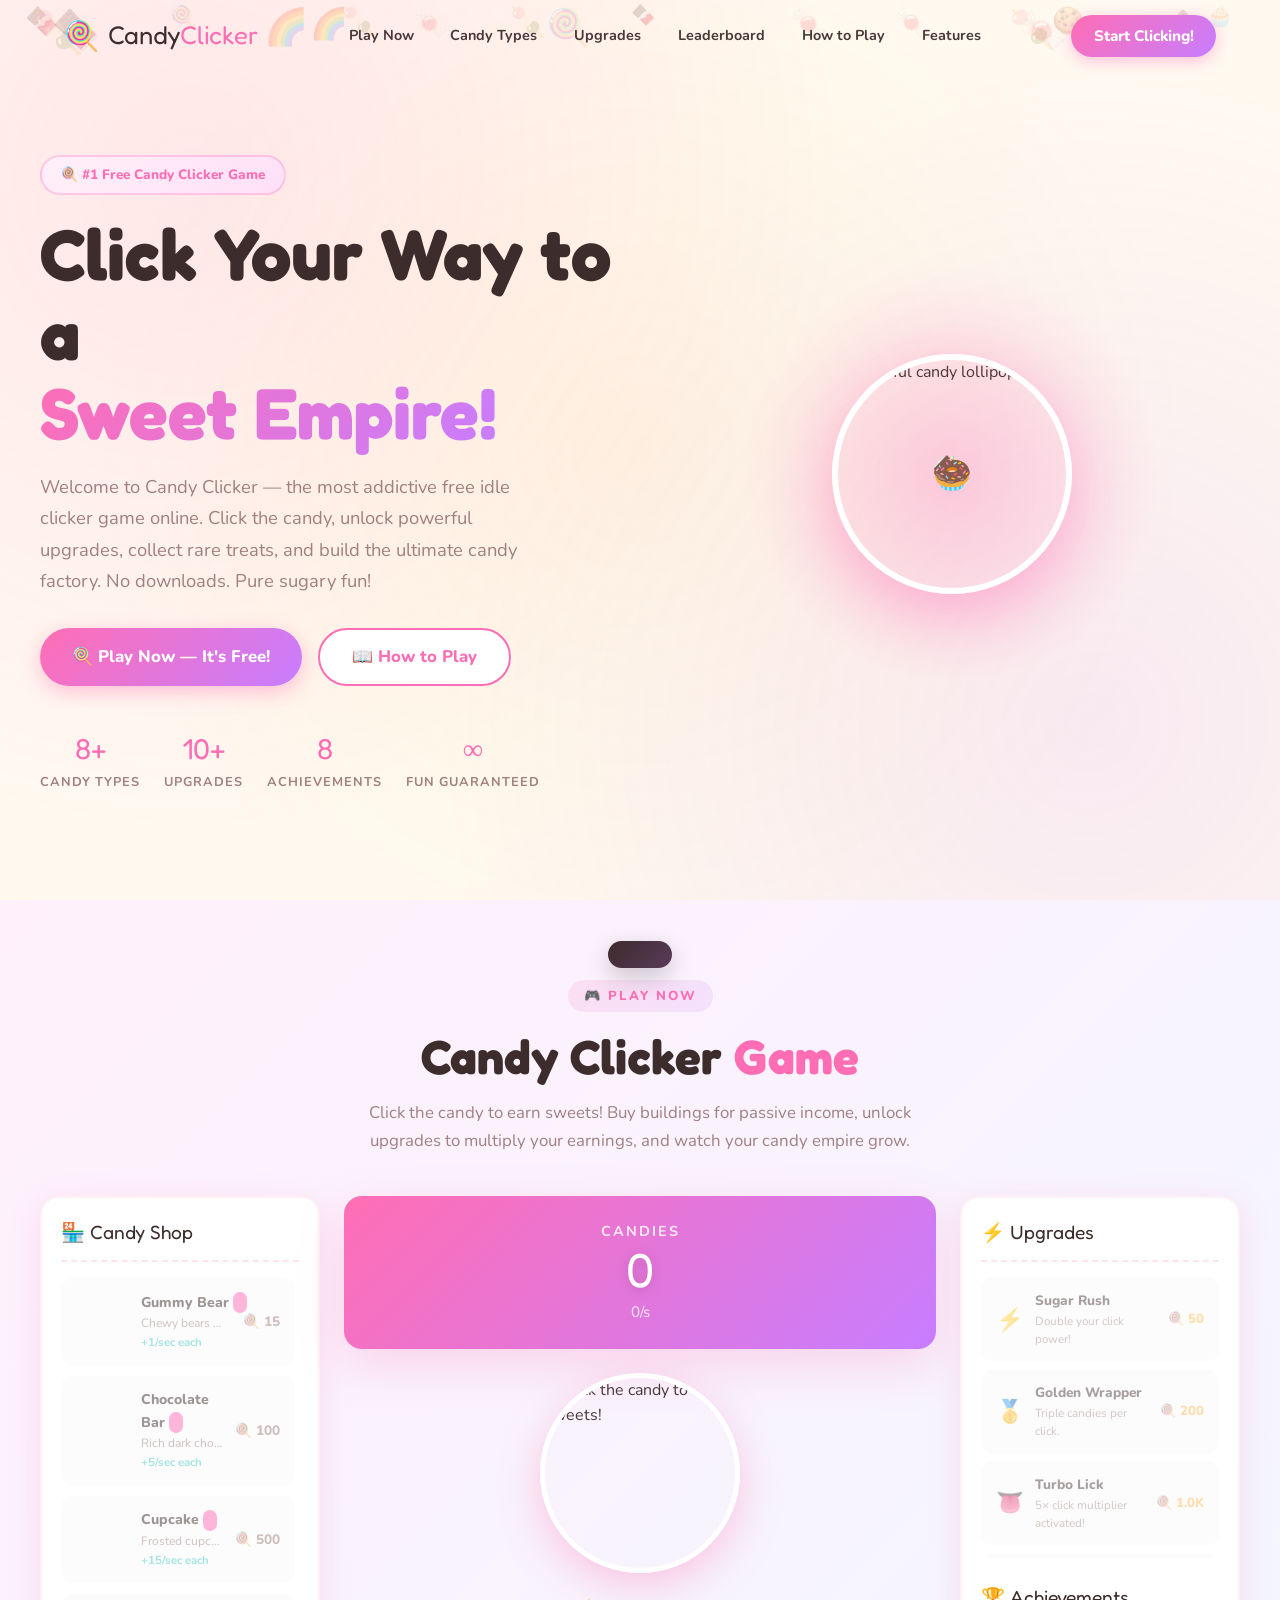
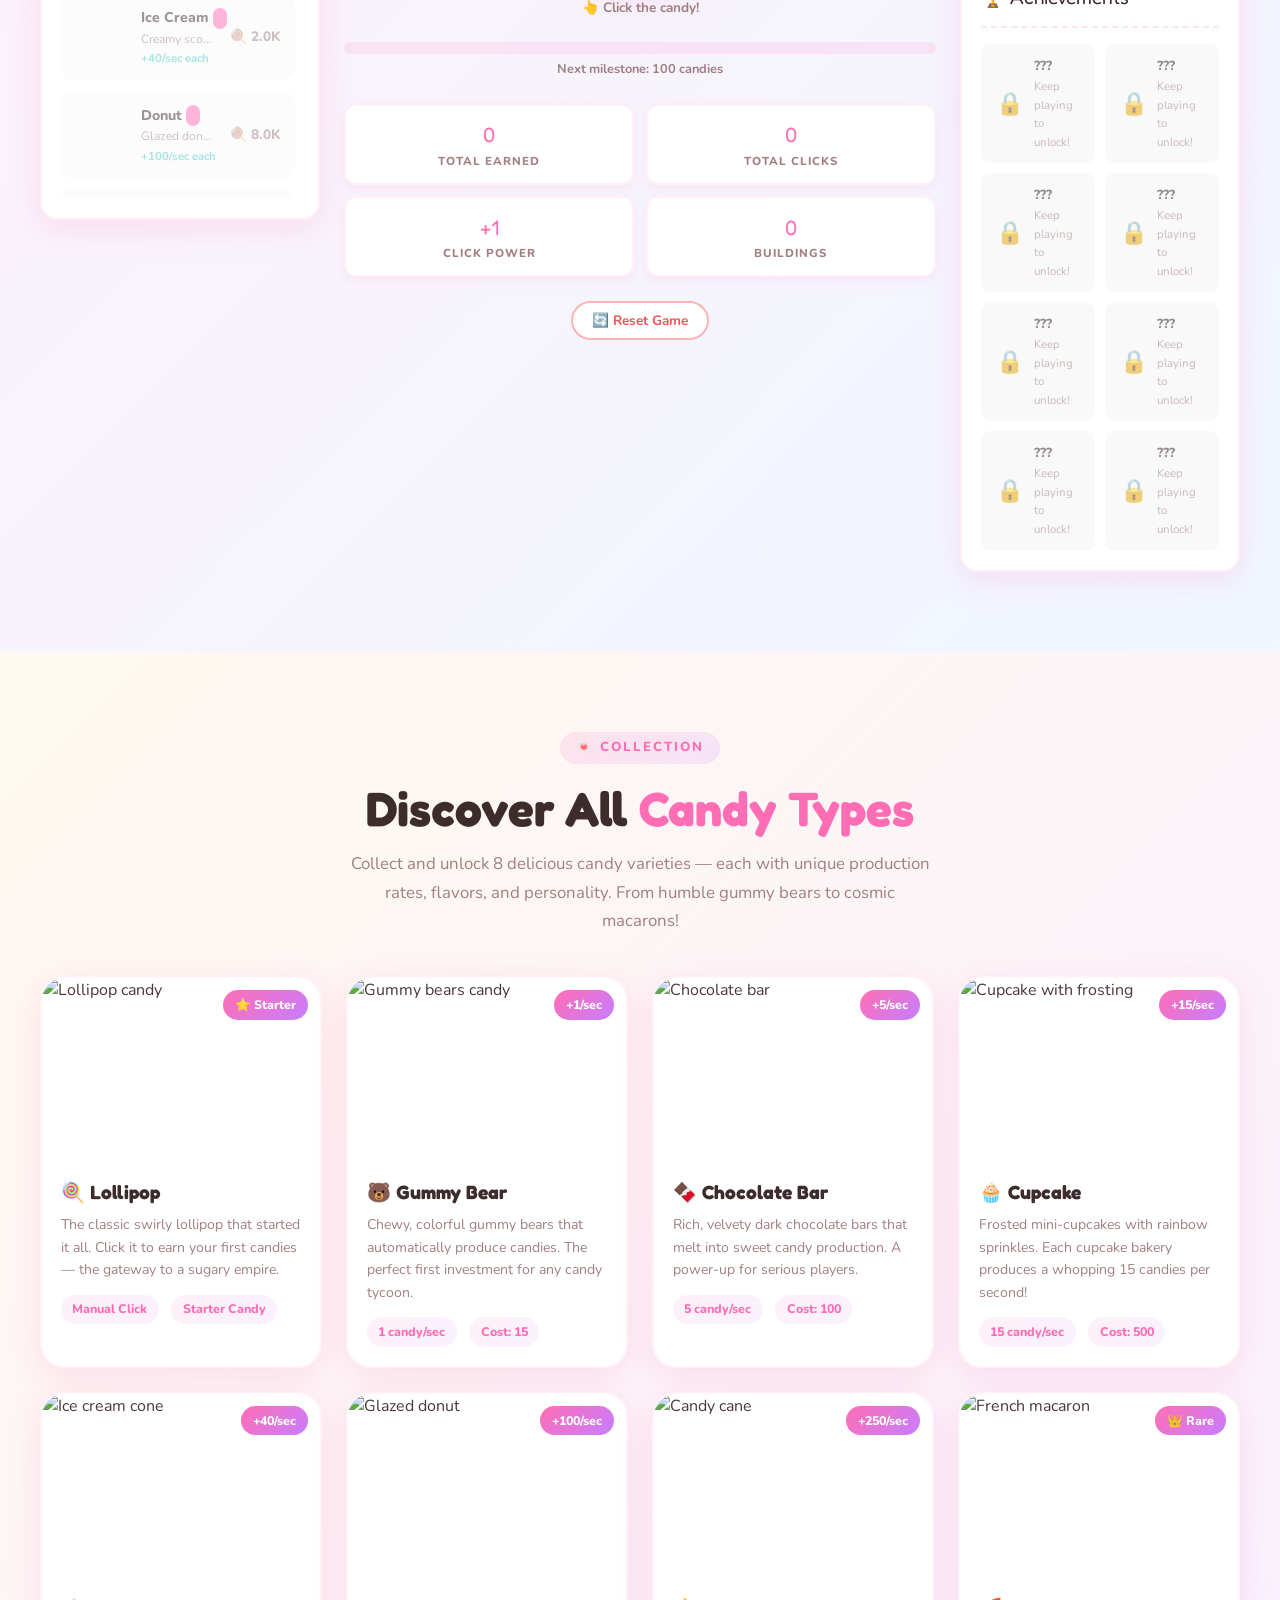
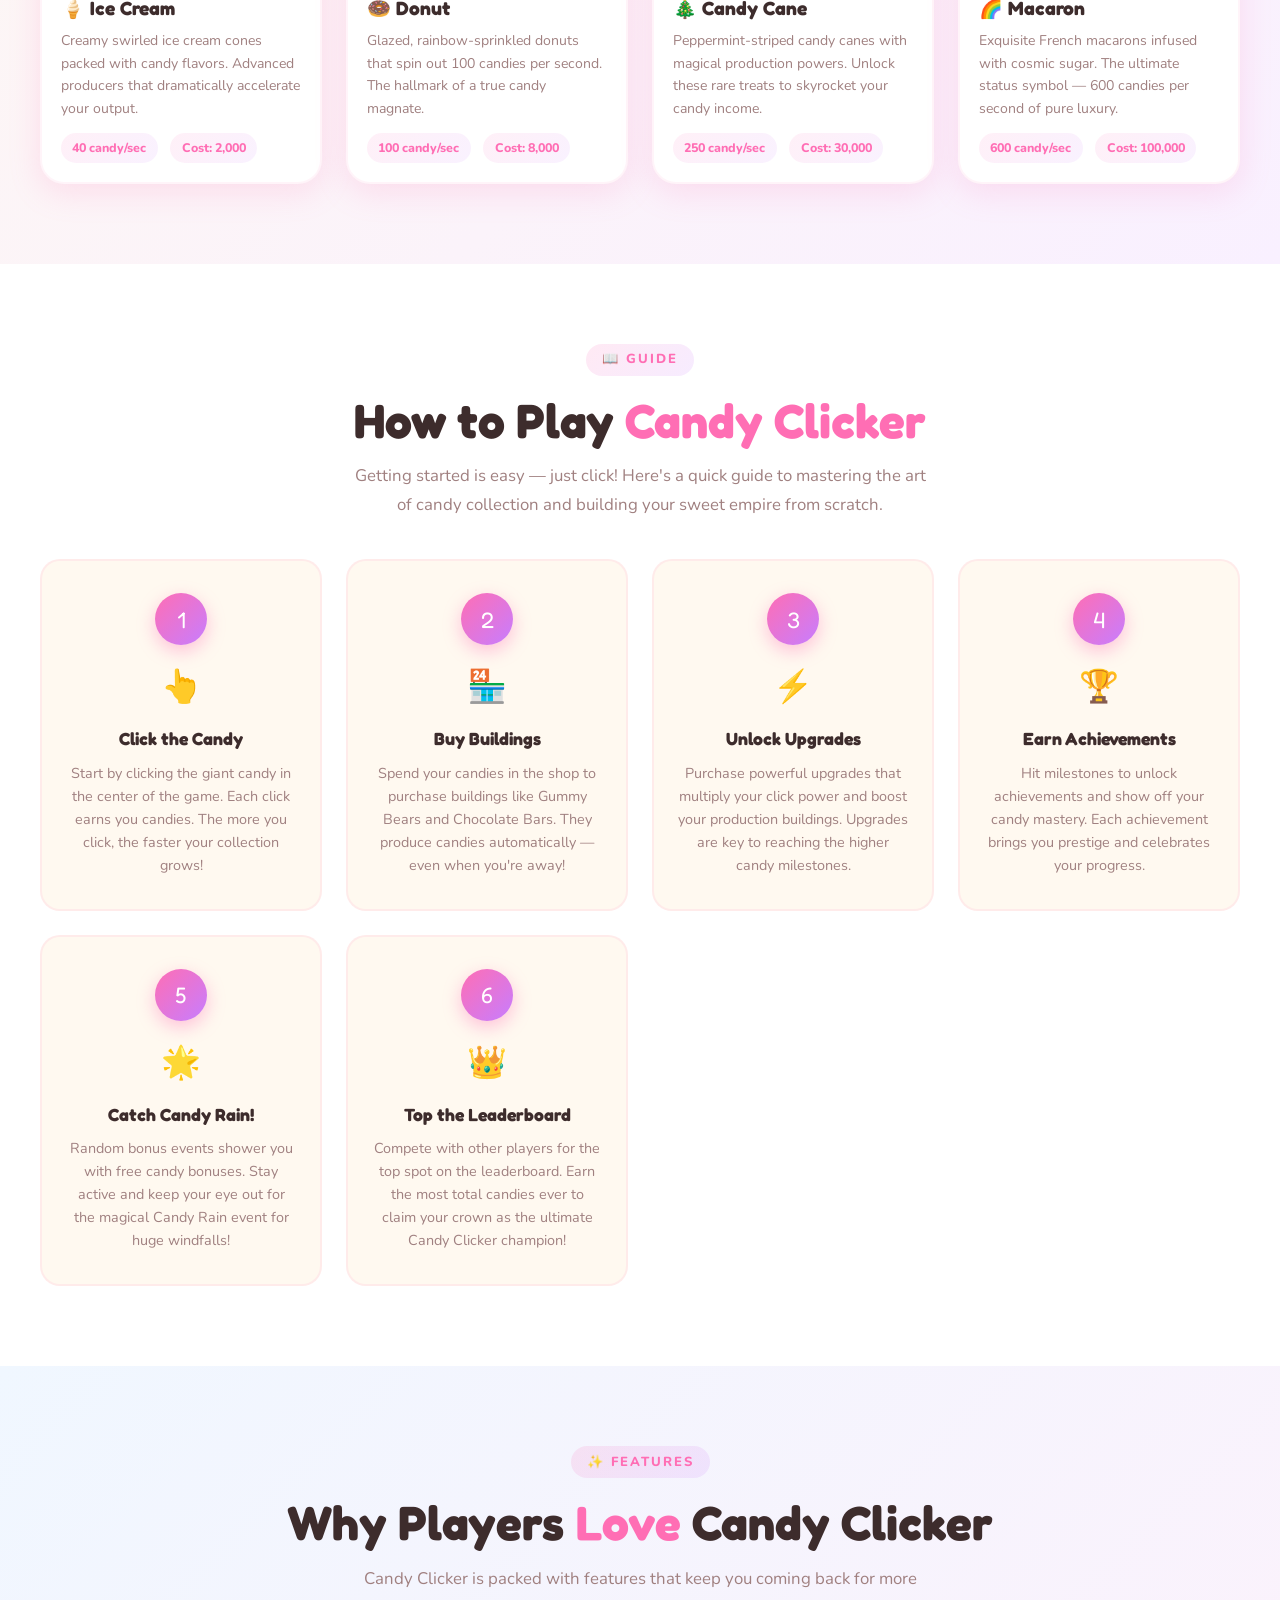
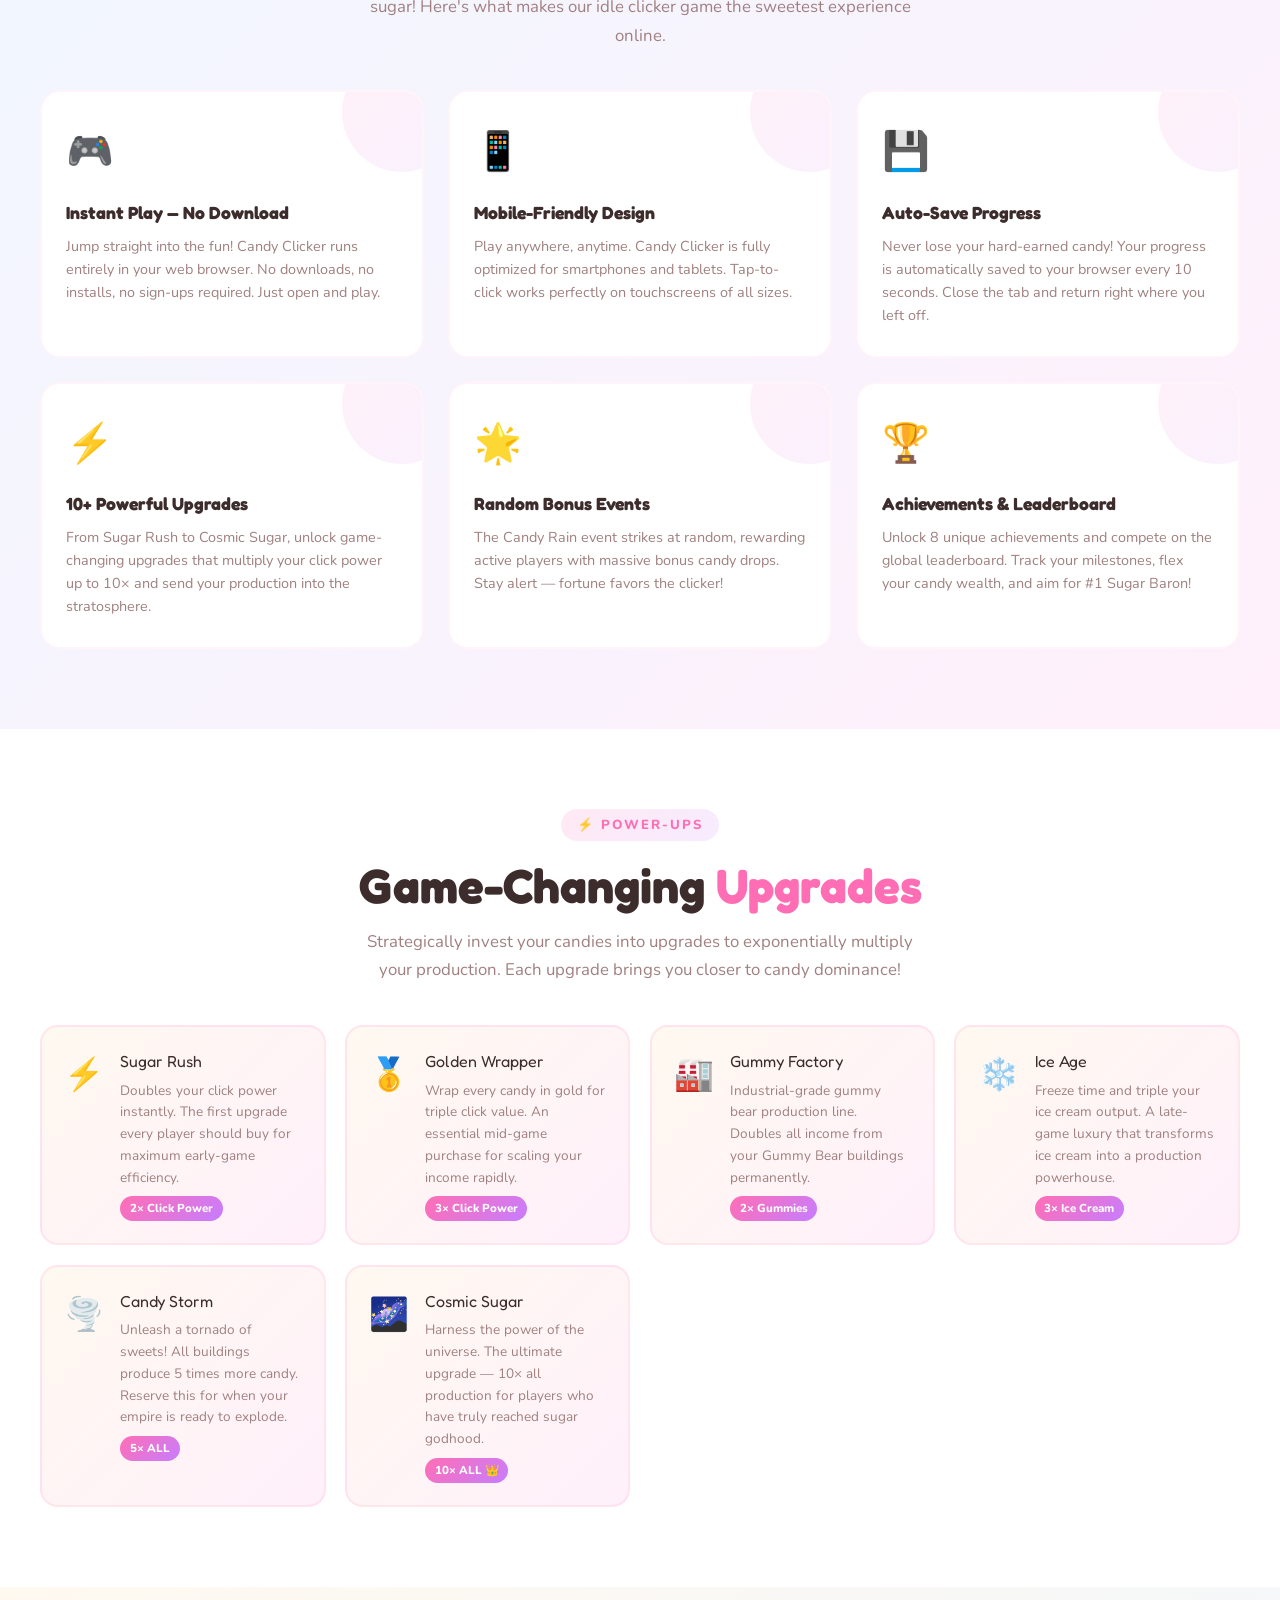
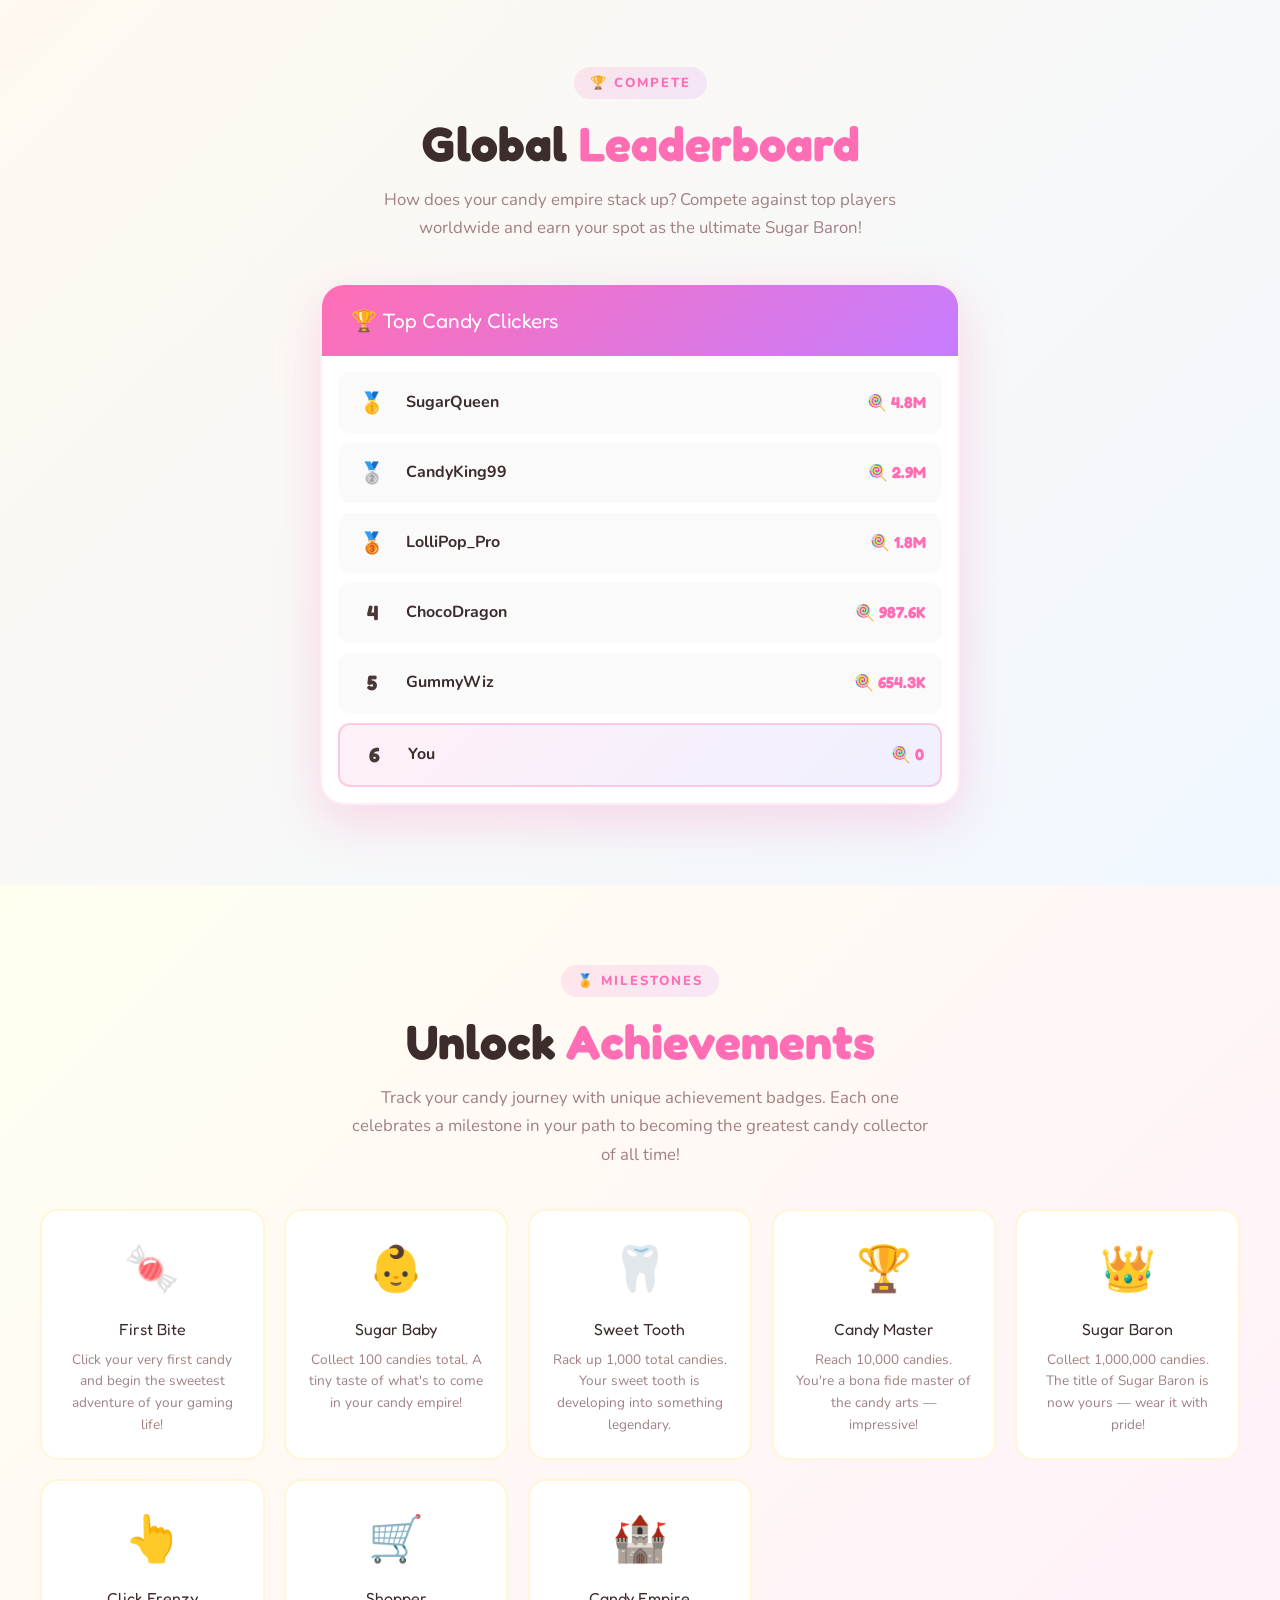
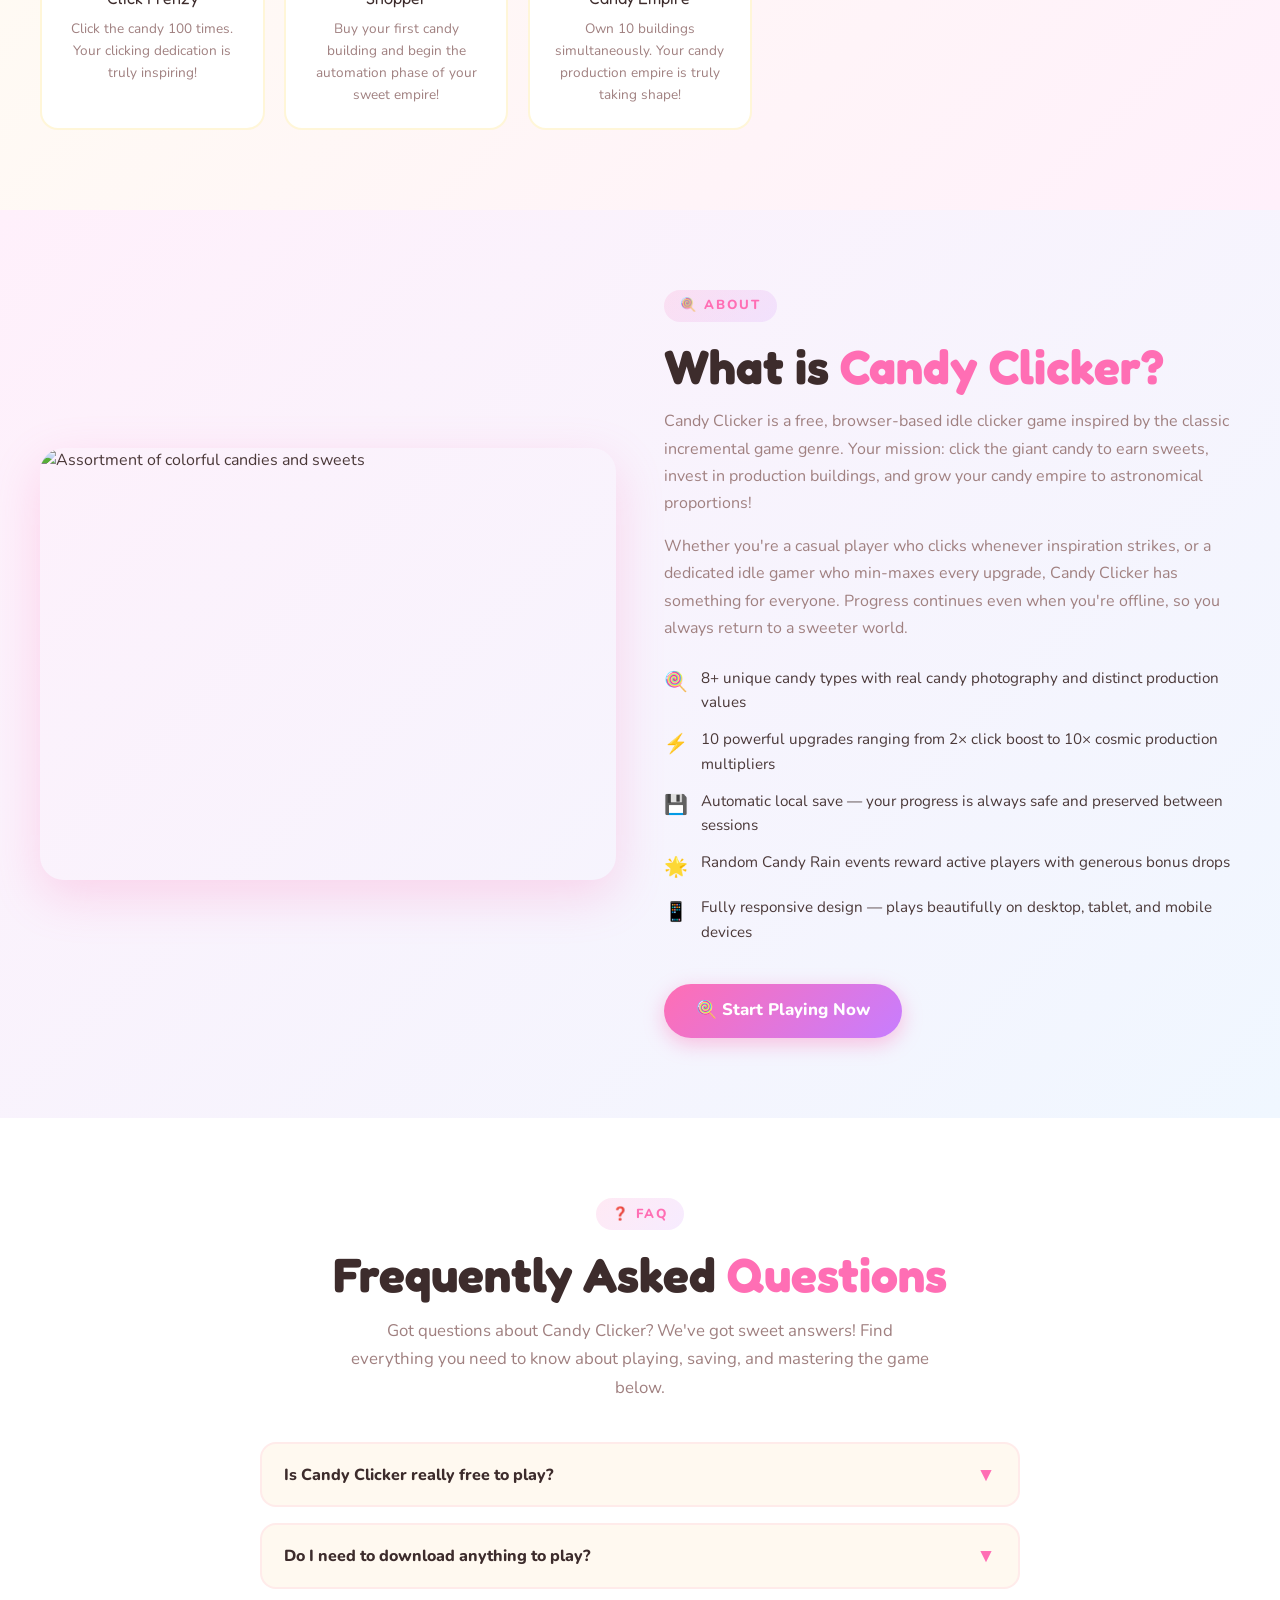
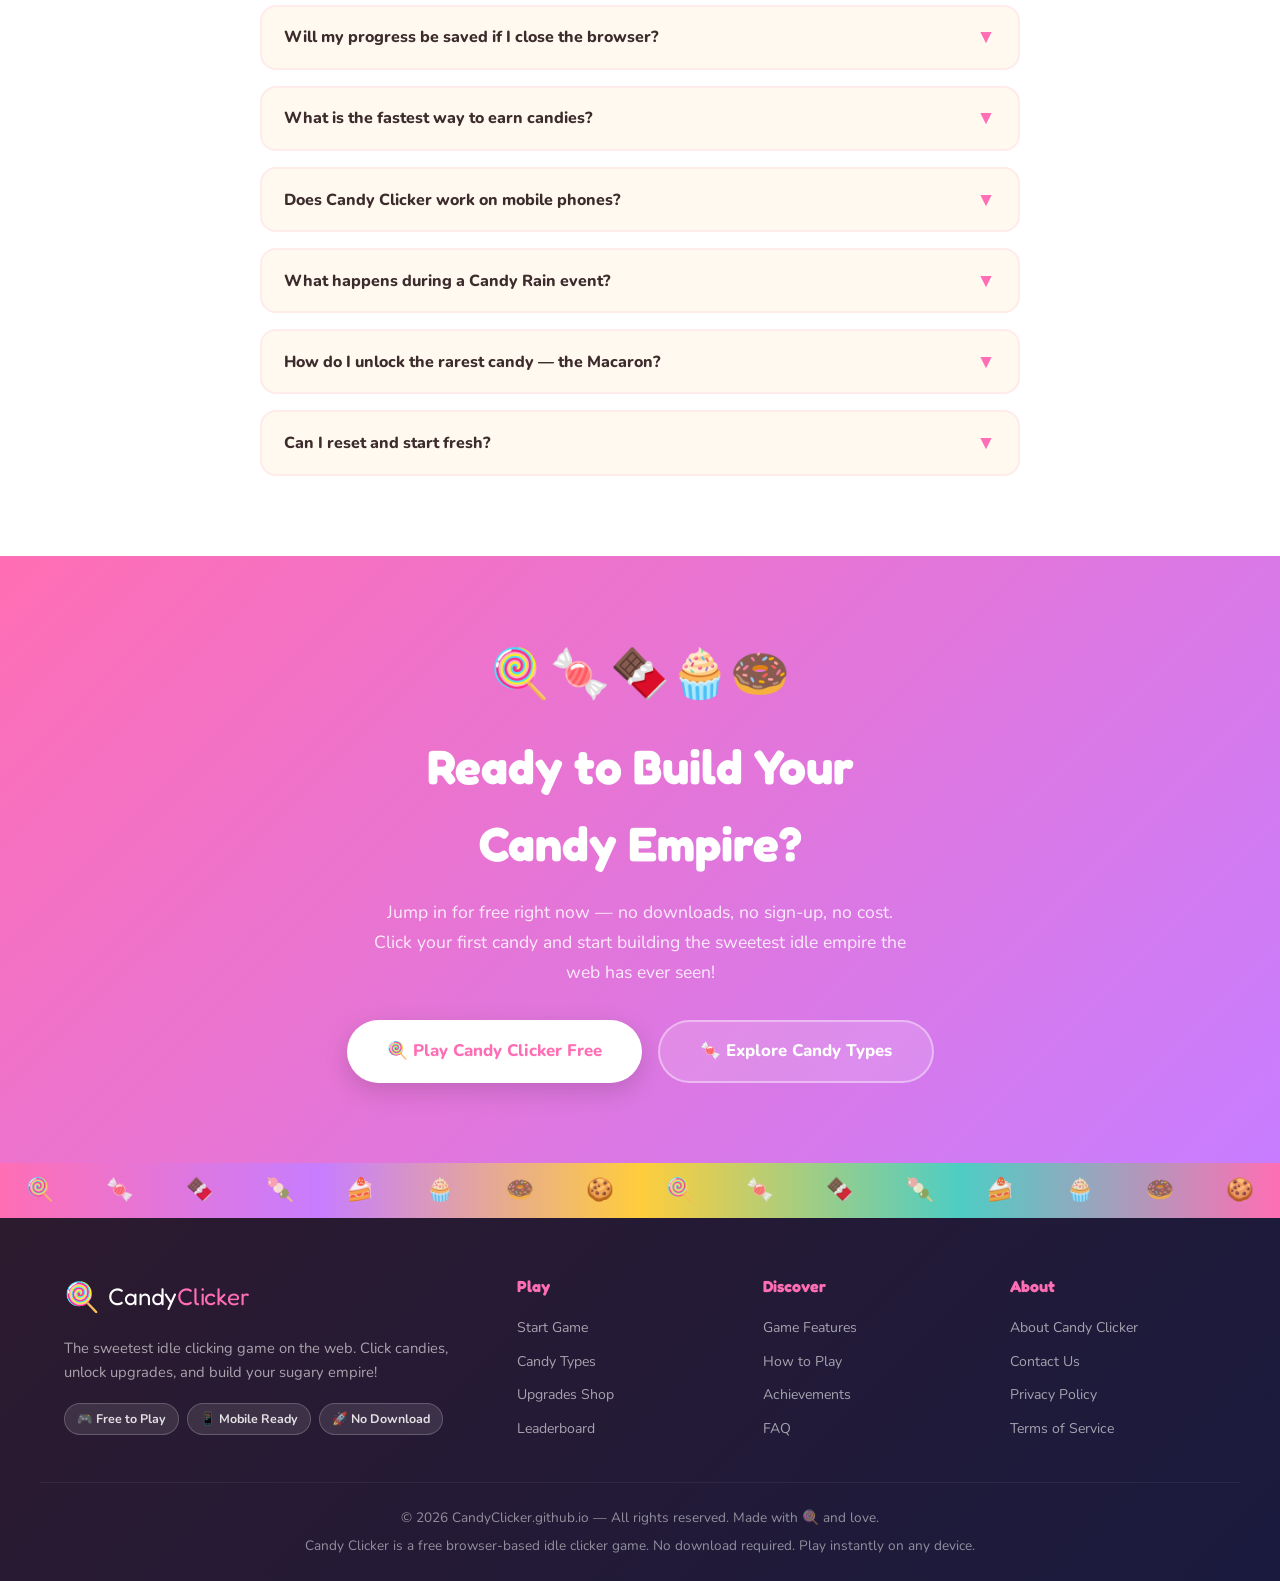
==== commit b1deb34c: "Update index.html" ====
--- a/index.html
+++ b/index.html
@@ -13,6 +13,7 @@
   <meta name="author" content="CandyClicker.github.io">
   <meta name="robots" content="index, follow">
   <link rel="canonical" href="https://candyclick.github.io/">
+  <link rel="icon" type="image/png" sizes="32x32" href="/favicon.png">
 
   <!-- Open Graph / Facebook -->
   <meta property="og:type" content="website">
@@ -58,12 +59,6 @@
       "@type": "Organization",
       "name": "CandyClicker",
       "url": "https://candyclick.github.io/"
-    },
-    "aggregateRating": {
-      "@type": "AggregateRating",
-      "ratingValue": "4.8",
-      "ratingCount": "12400",
-      "bestRating": "5"
     }
   }
   </script>
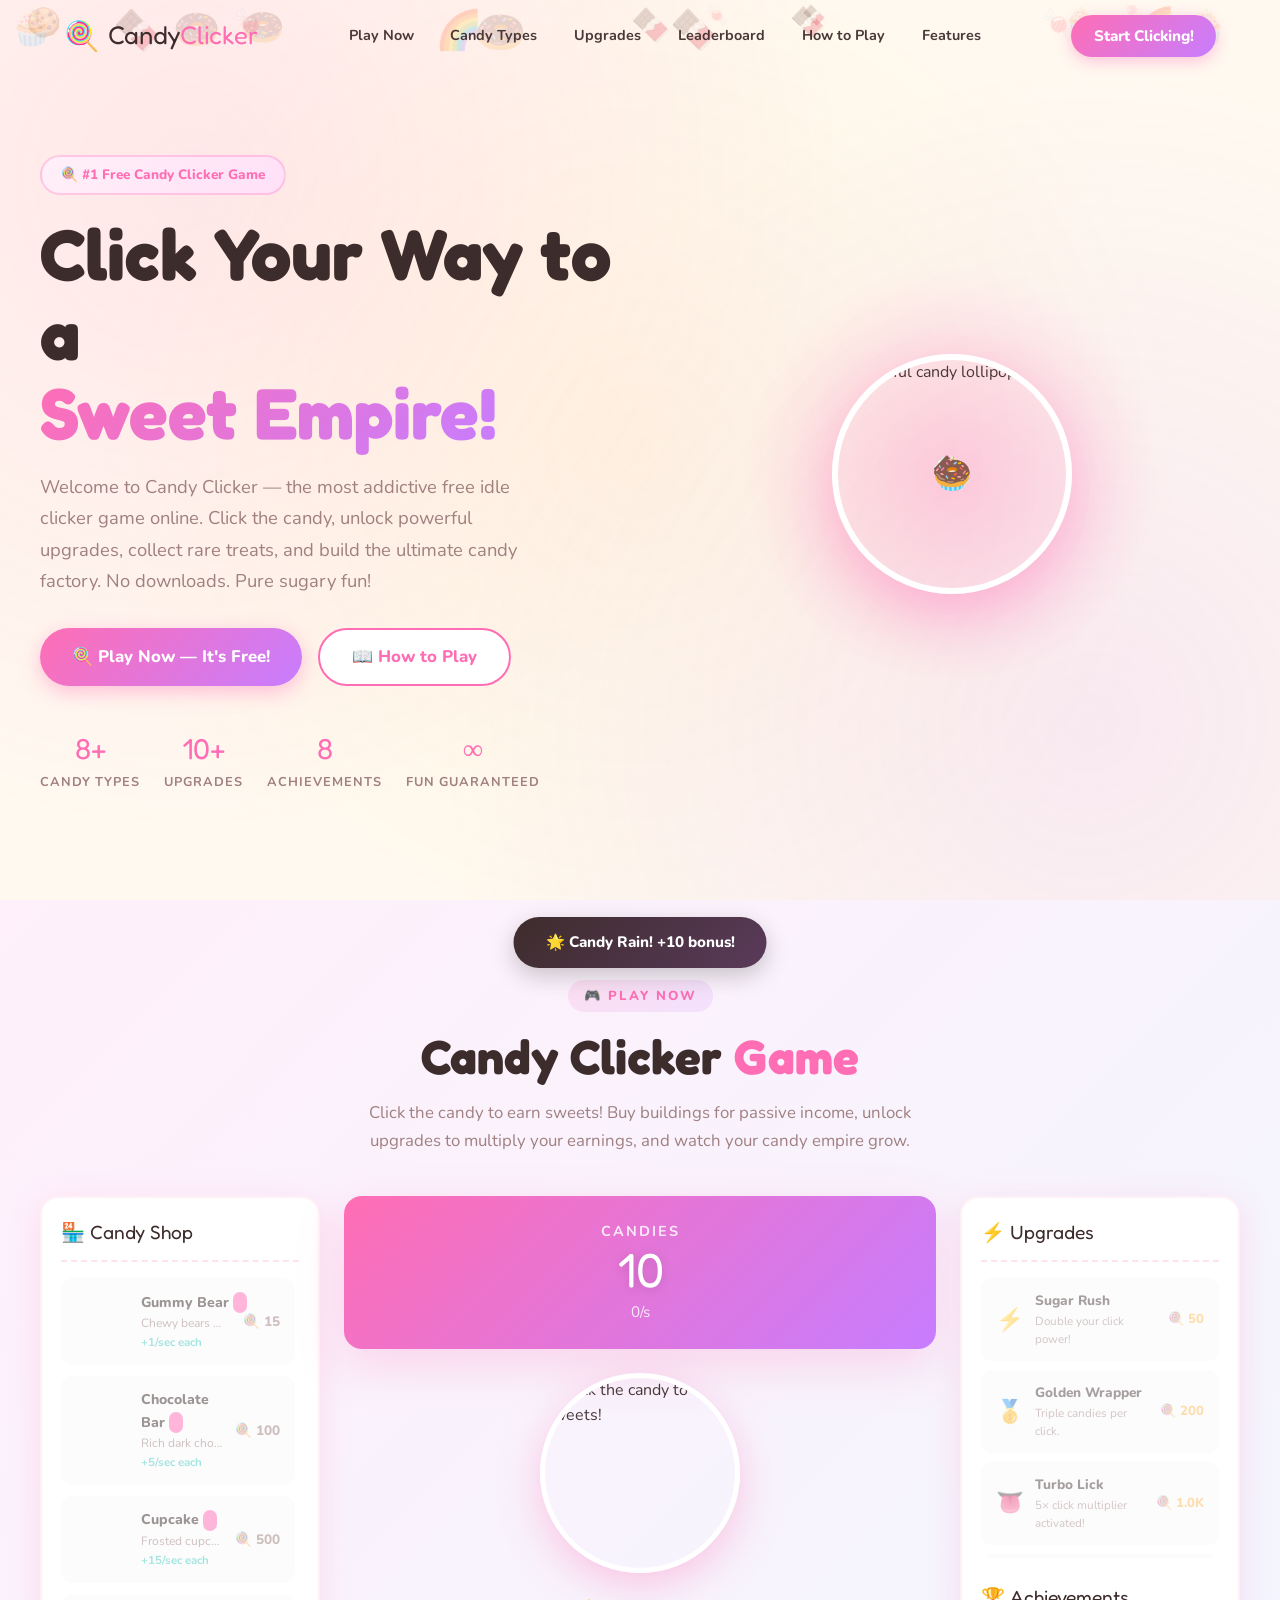
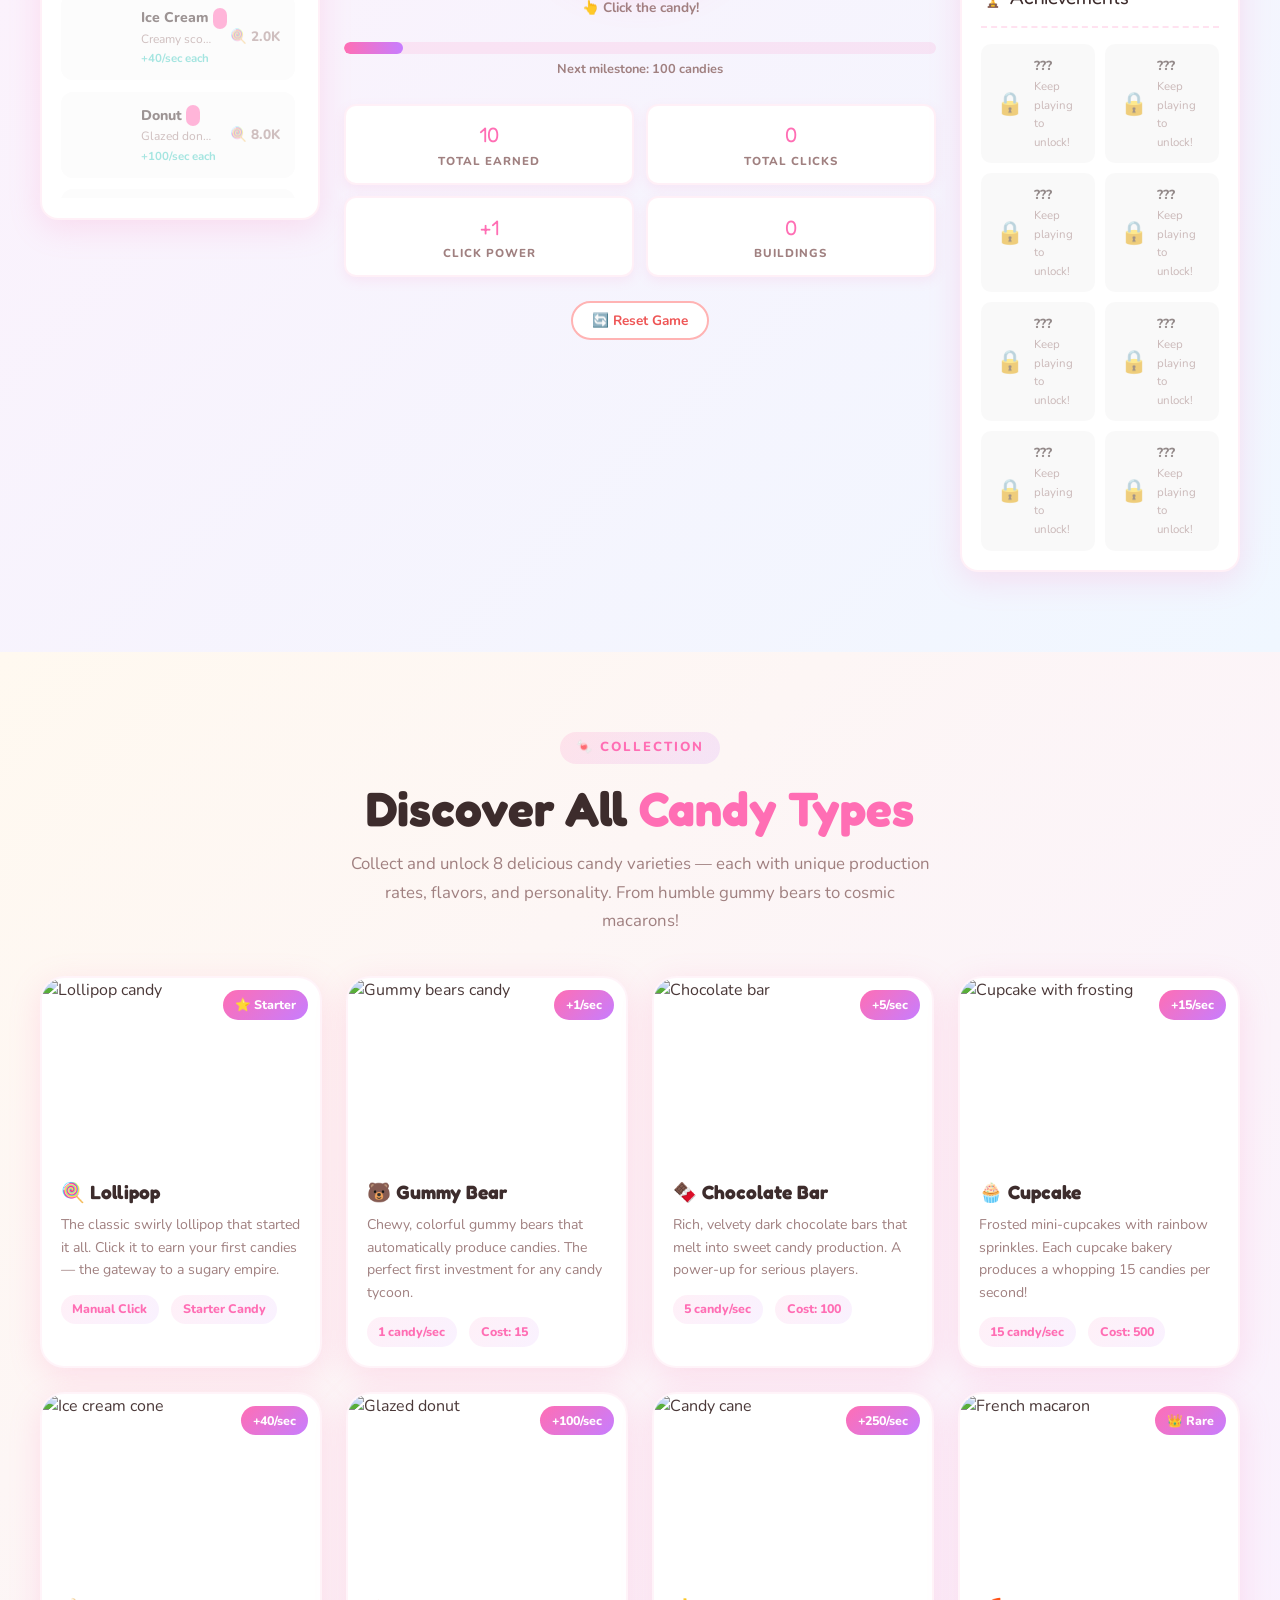
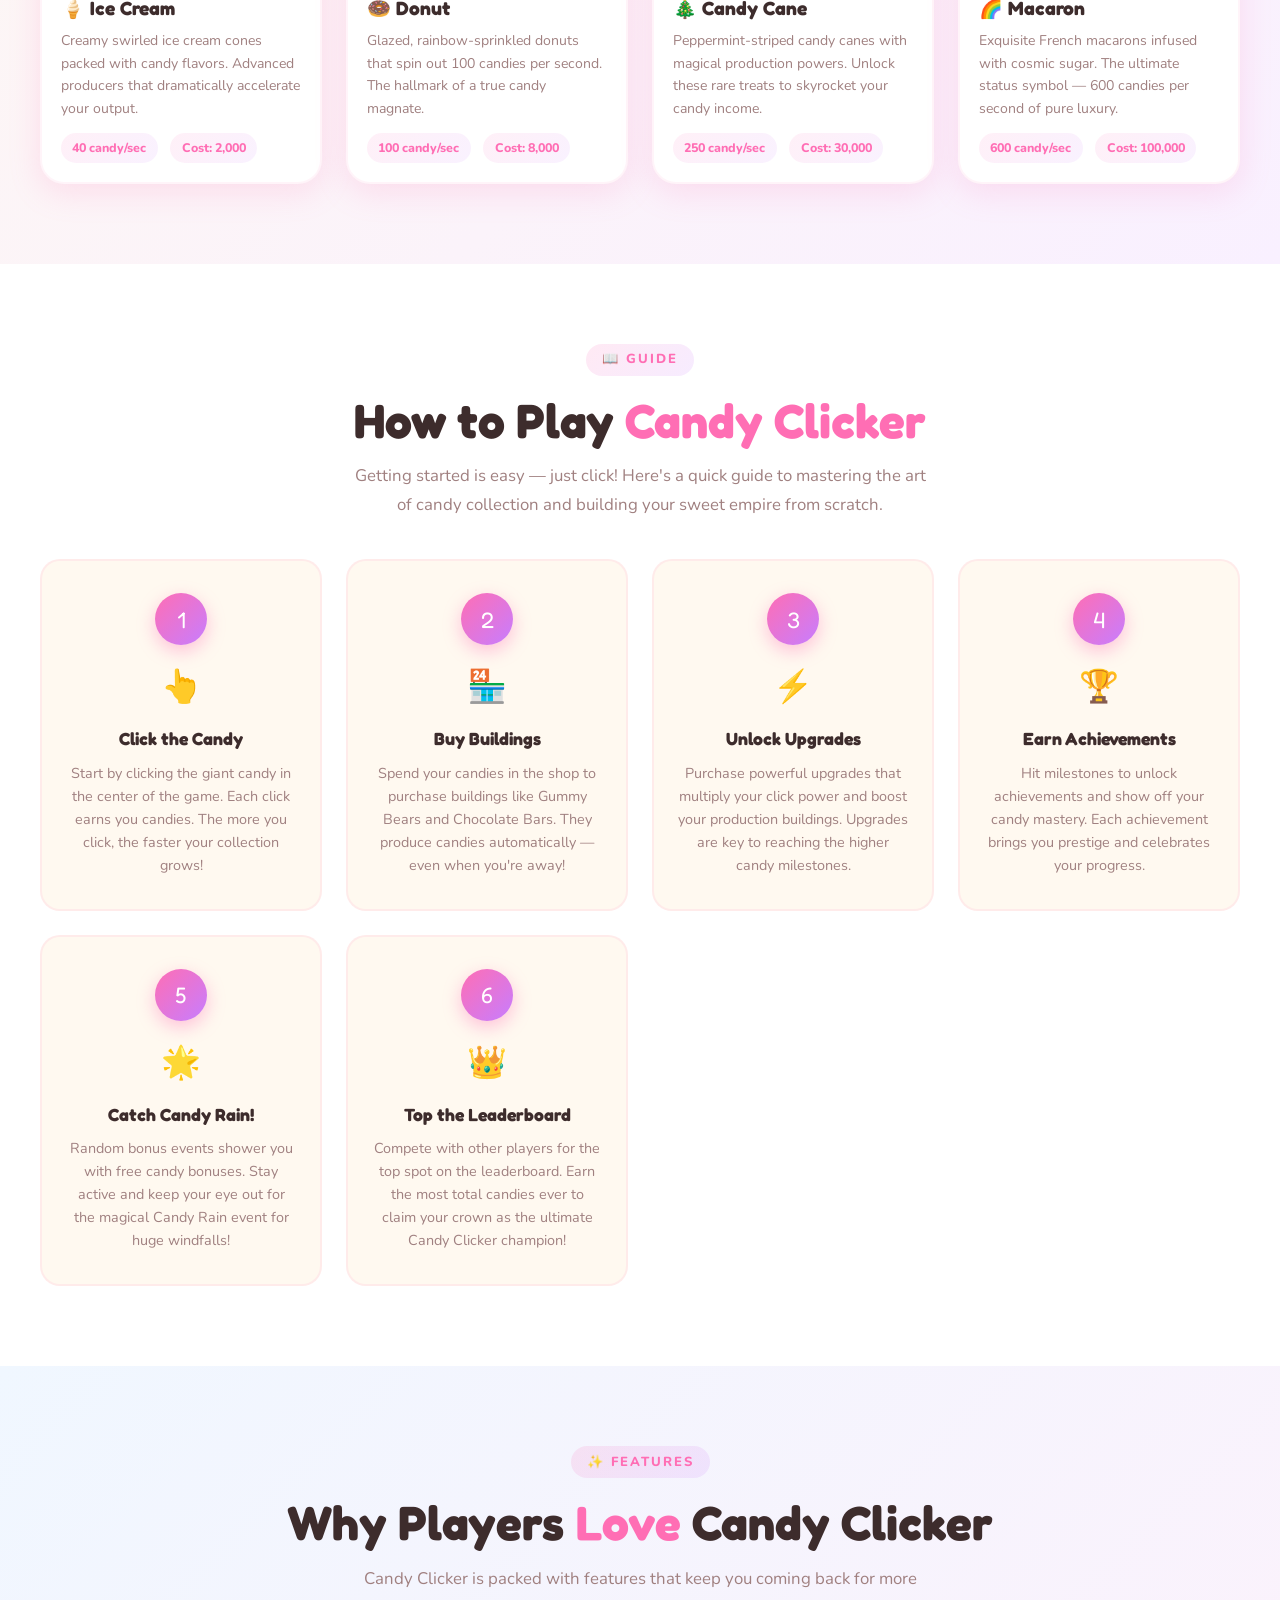
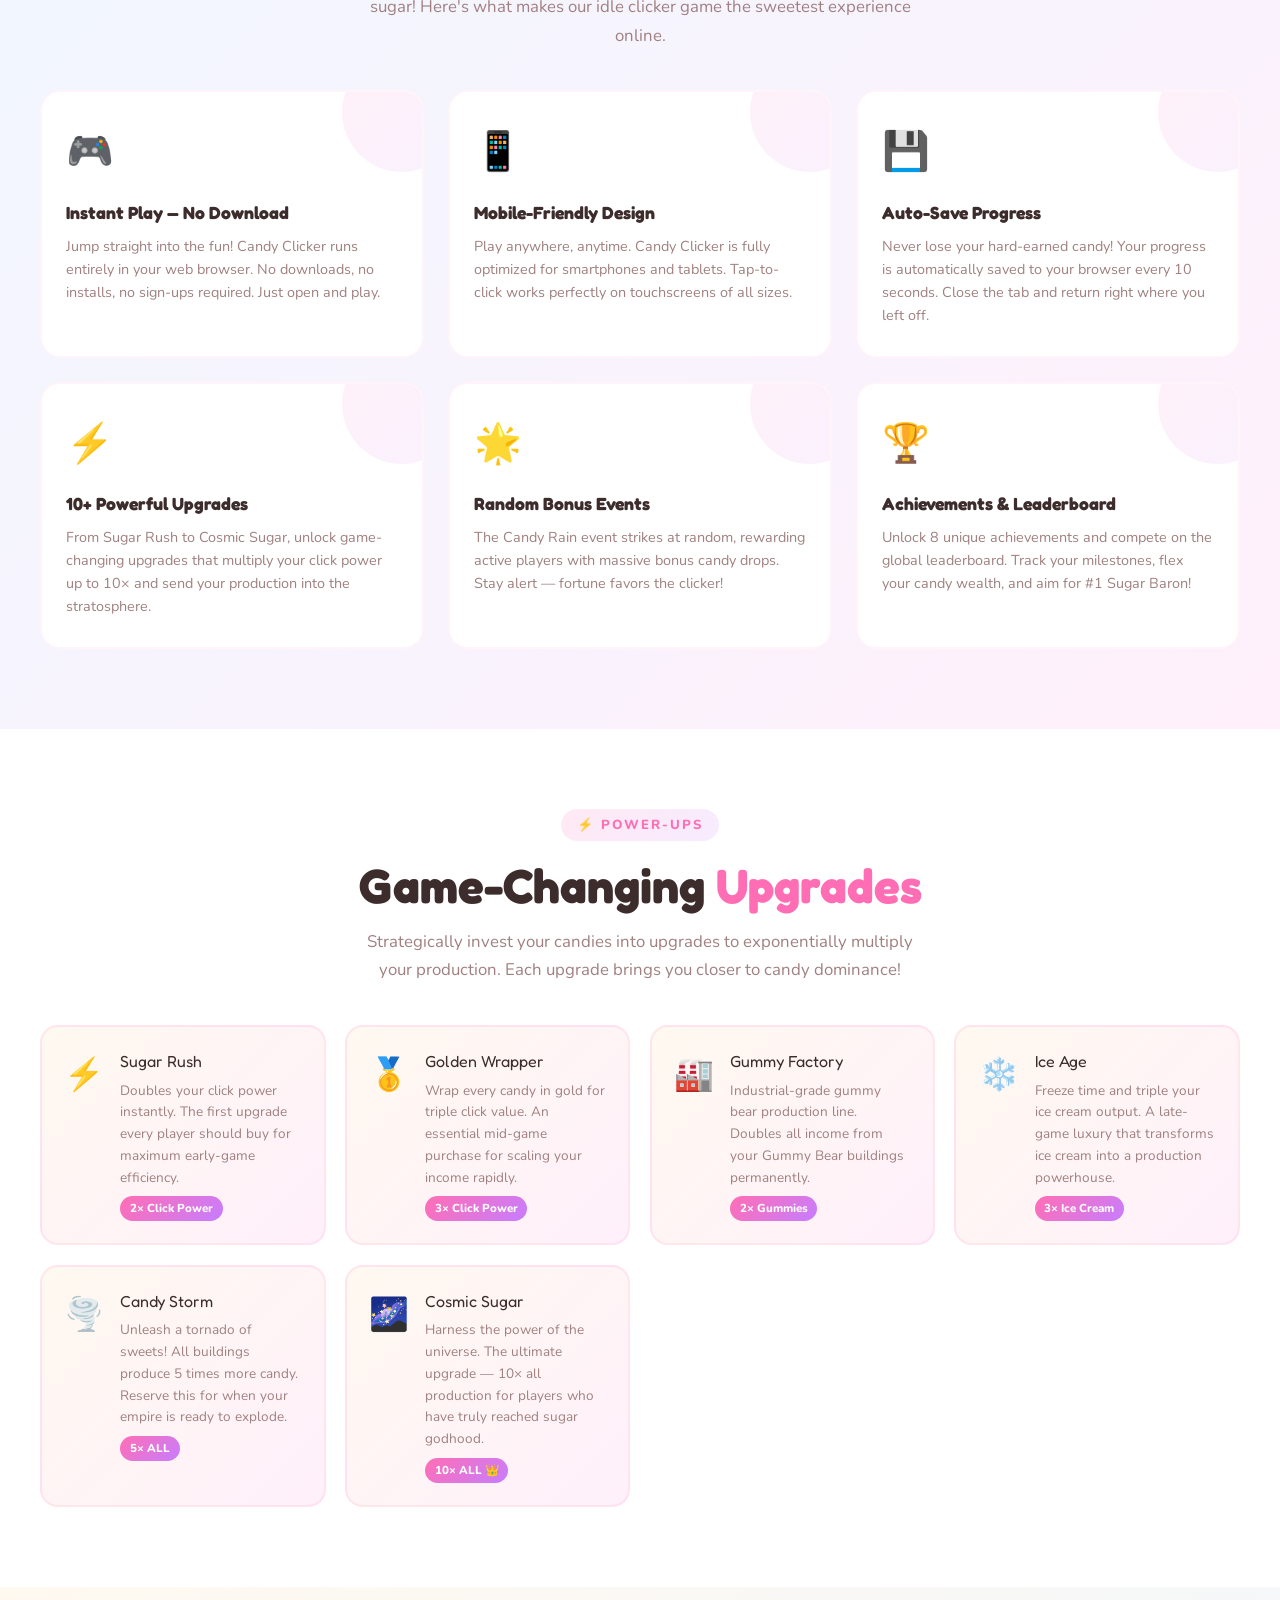
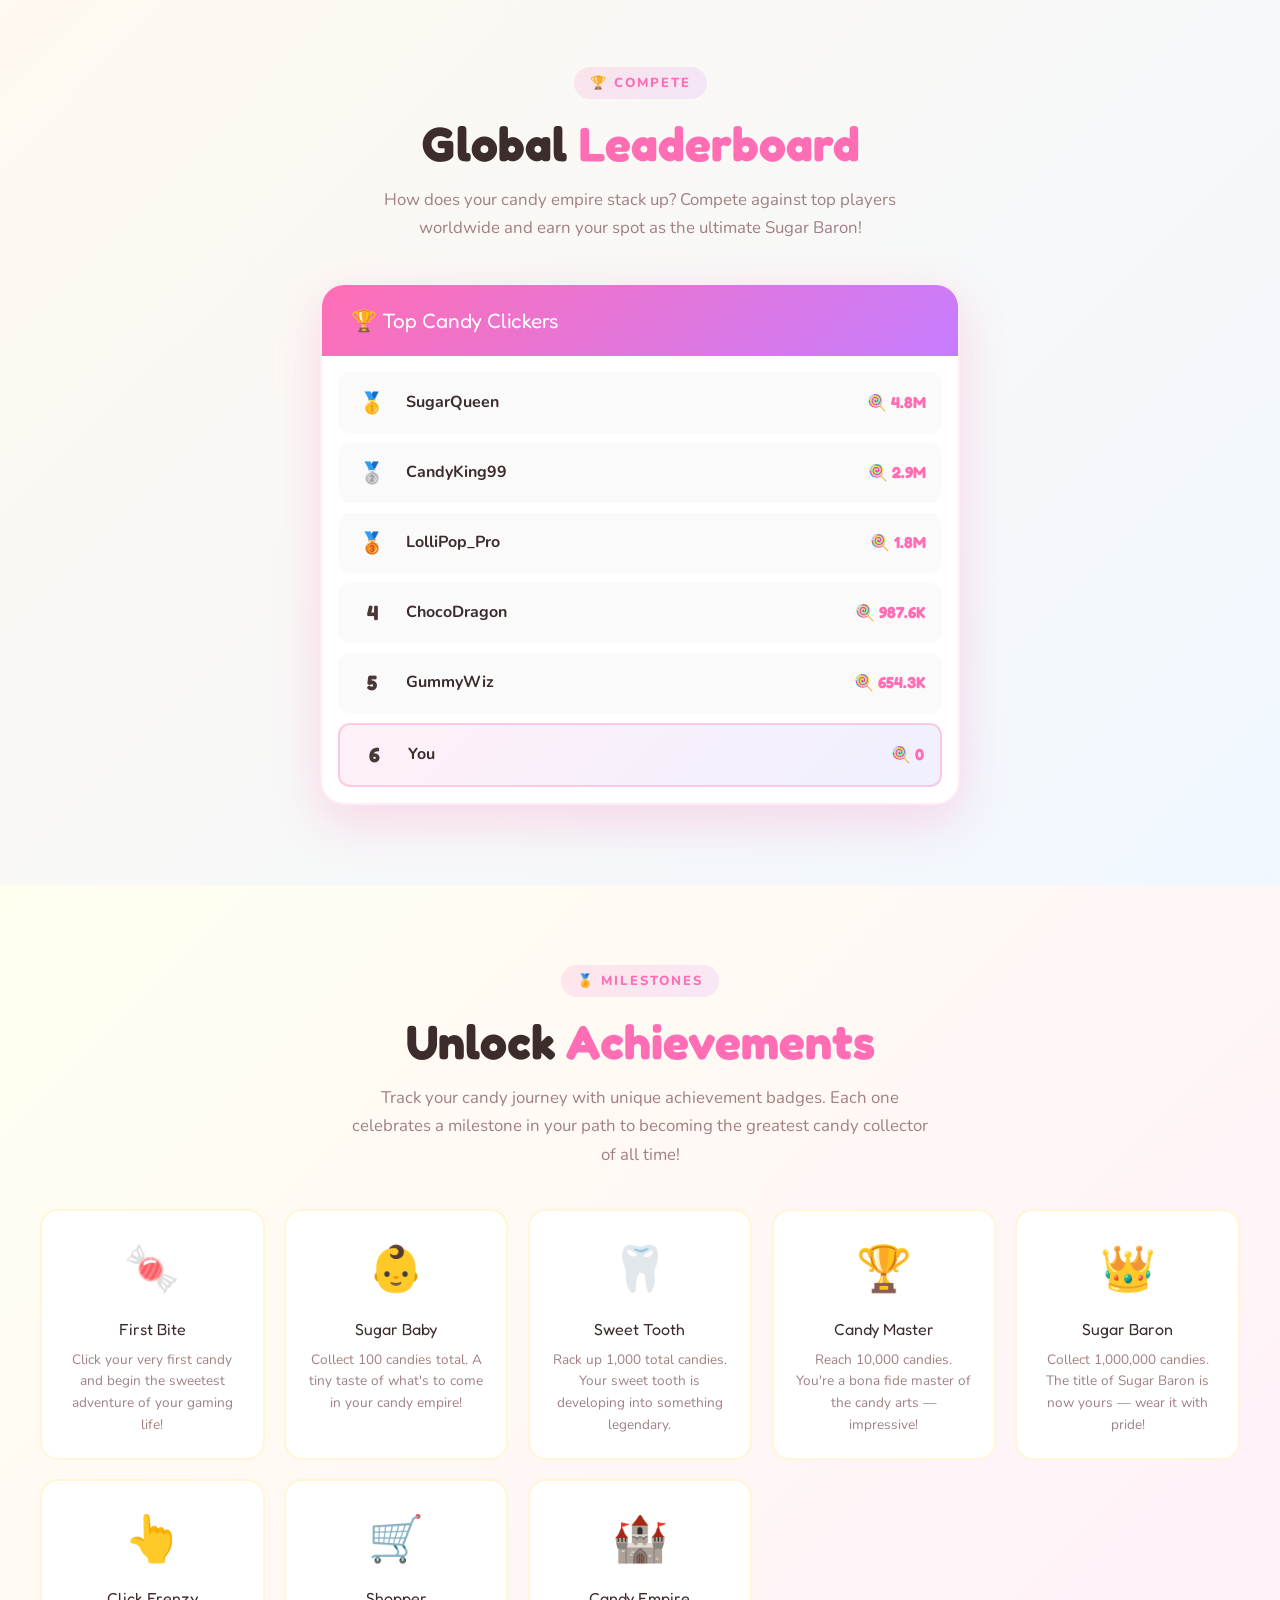
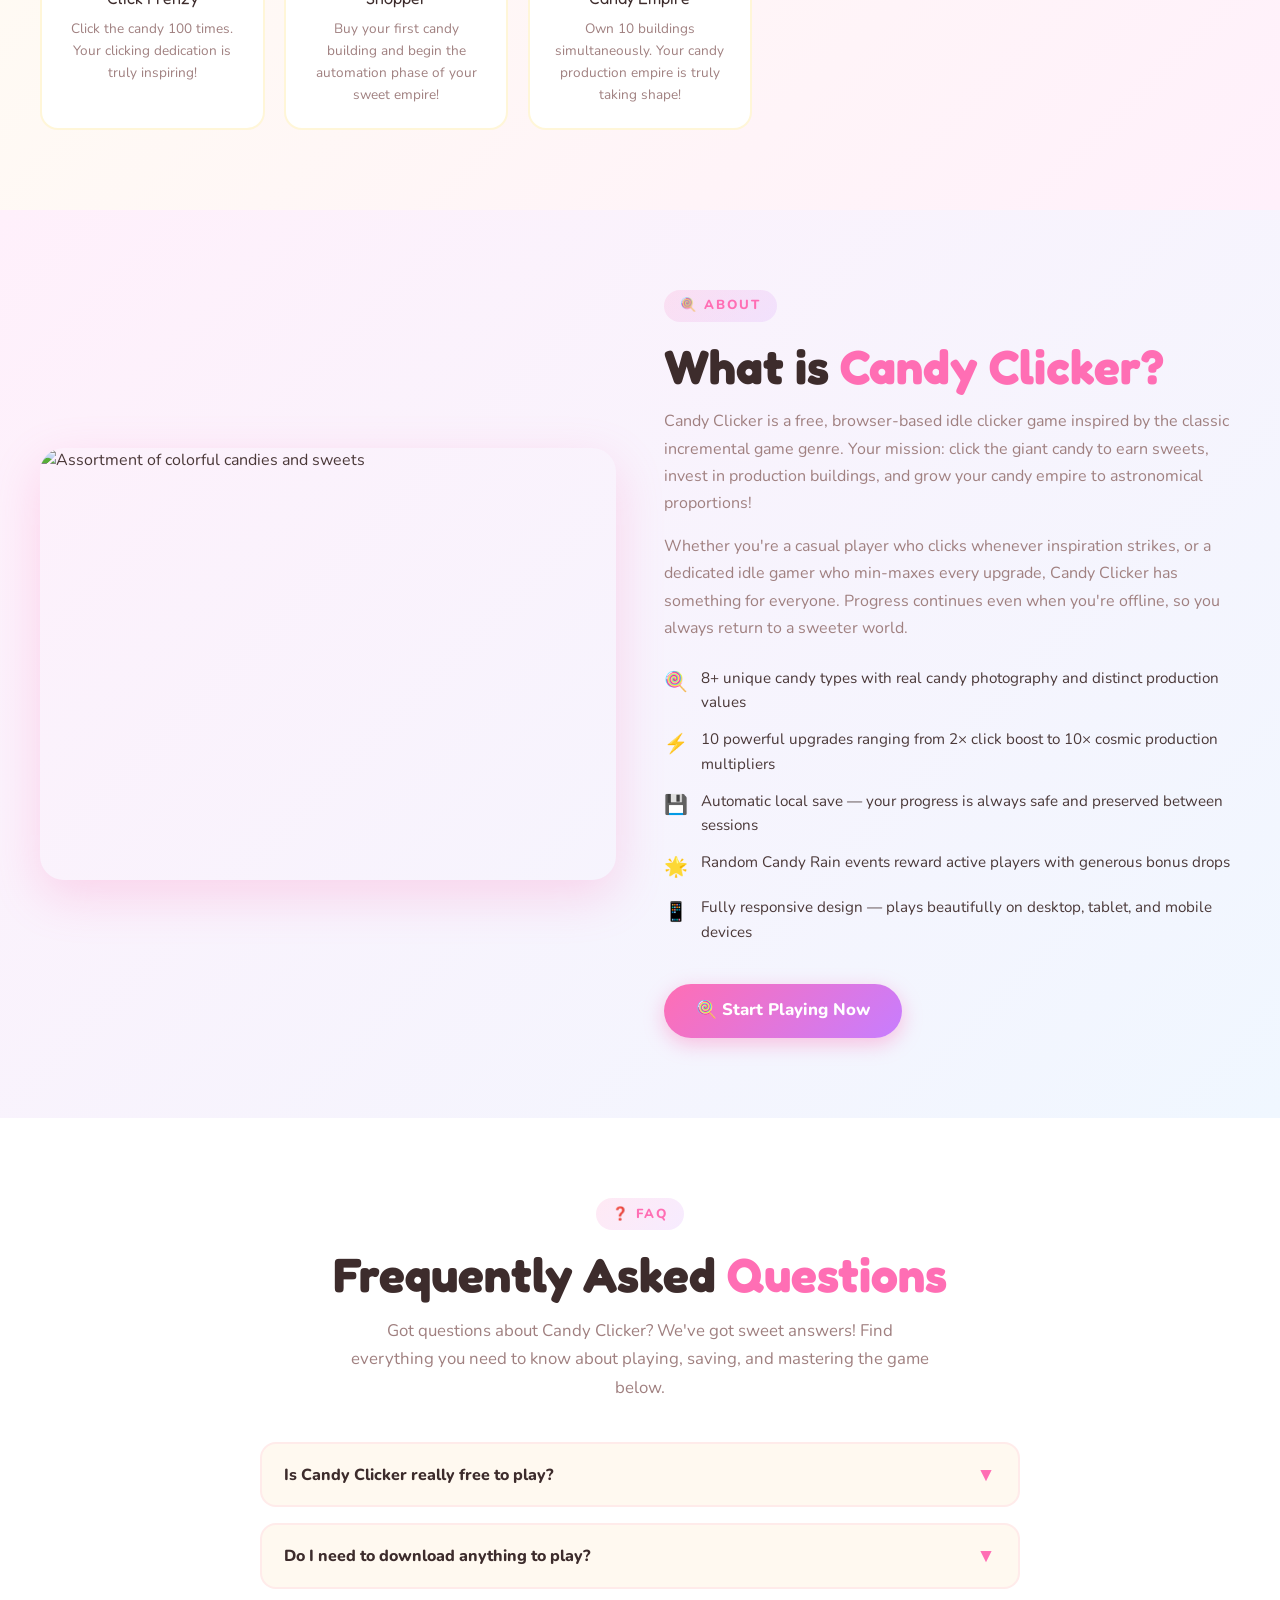
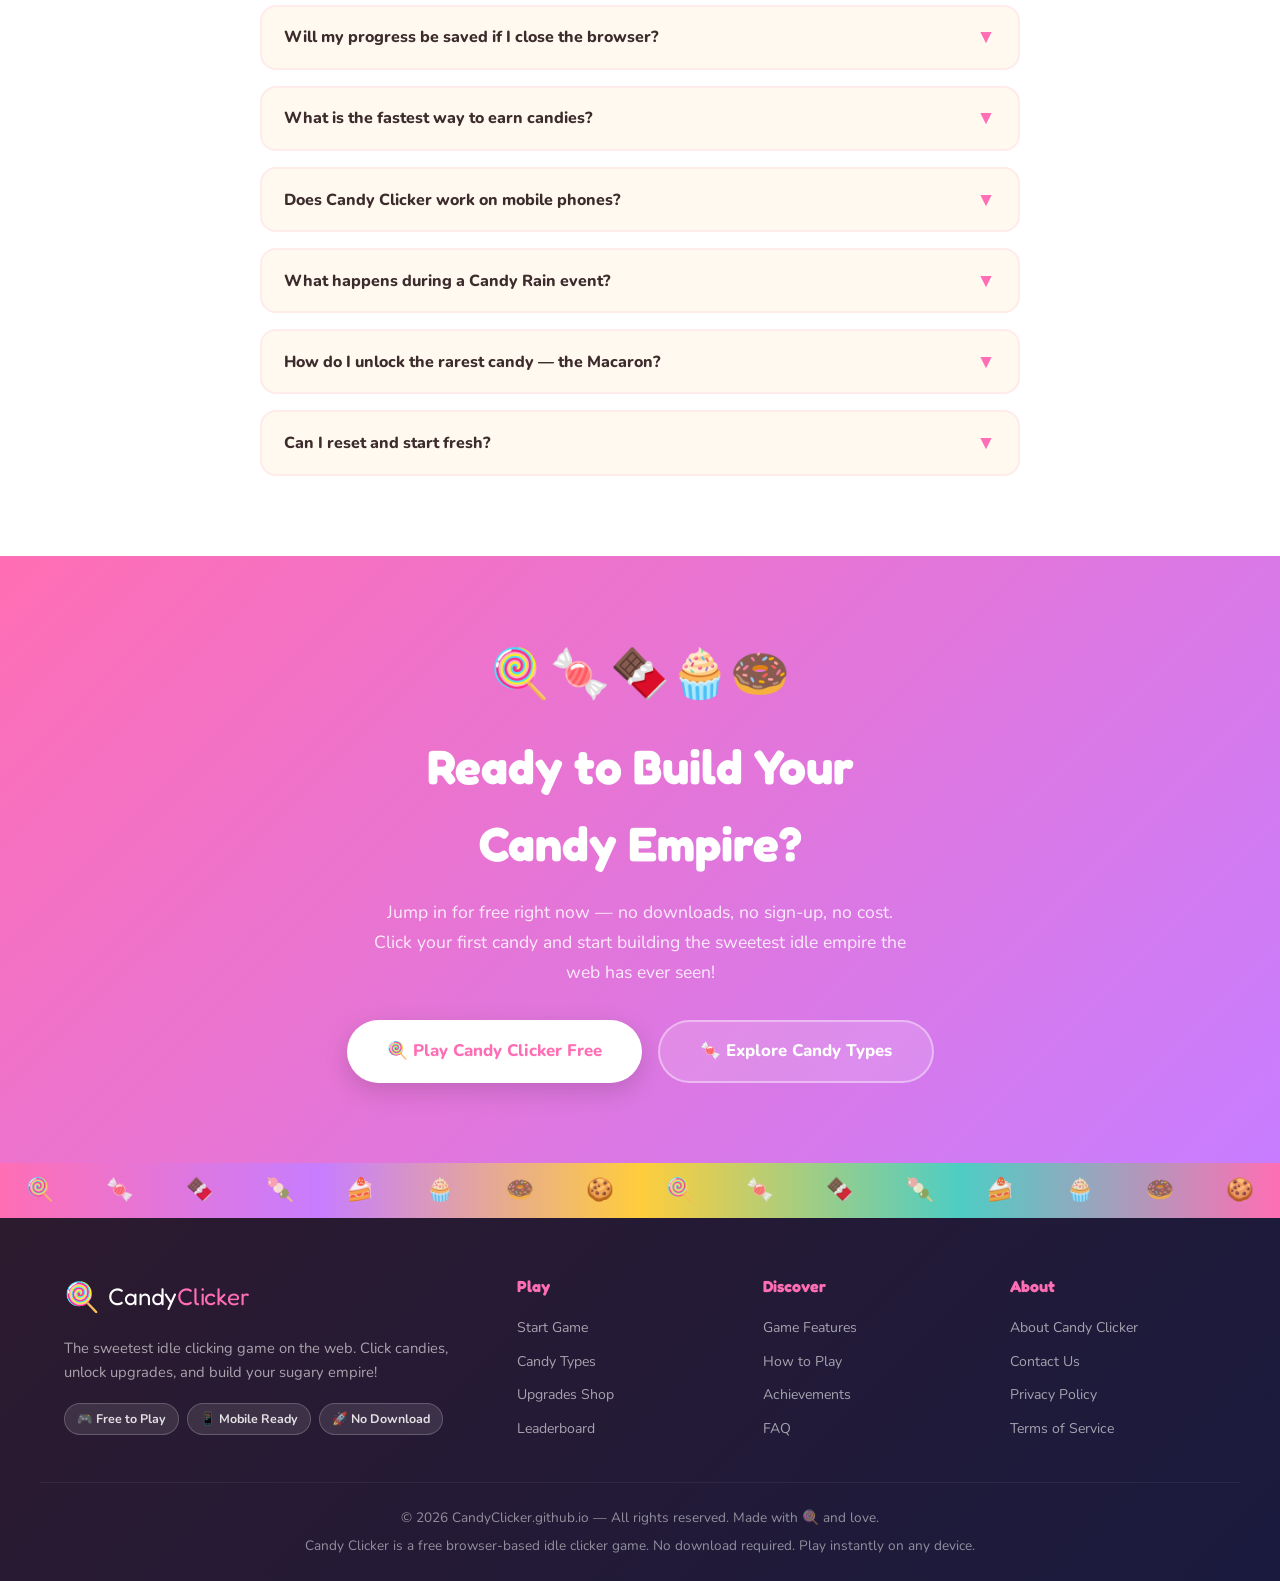
==== commit 82edae63: "Update index.html" ====
--- a/index.html
+++ b/index.html
@@ -162,7 +162,7 @@
       <div class="hero-candy-ring">
         <div class="ring-glow"></div>
         <img
-          src="https://images.unsplash.com/photo-1582058091597-8f5c1c7a1c4d?w=500&q=80"
+          src="/images/hero.png"
           alt="Colorful candy lollipop"
           class="hero-main-candy-img"
           id="heroCandy"
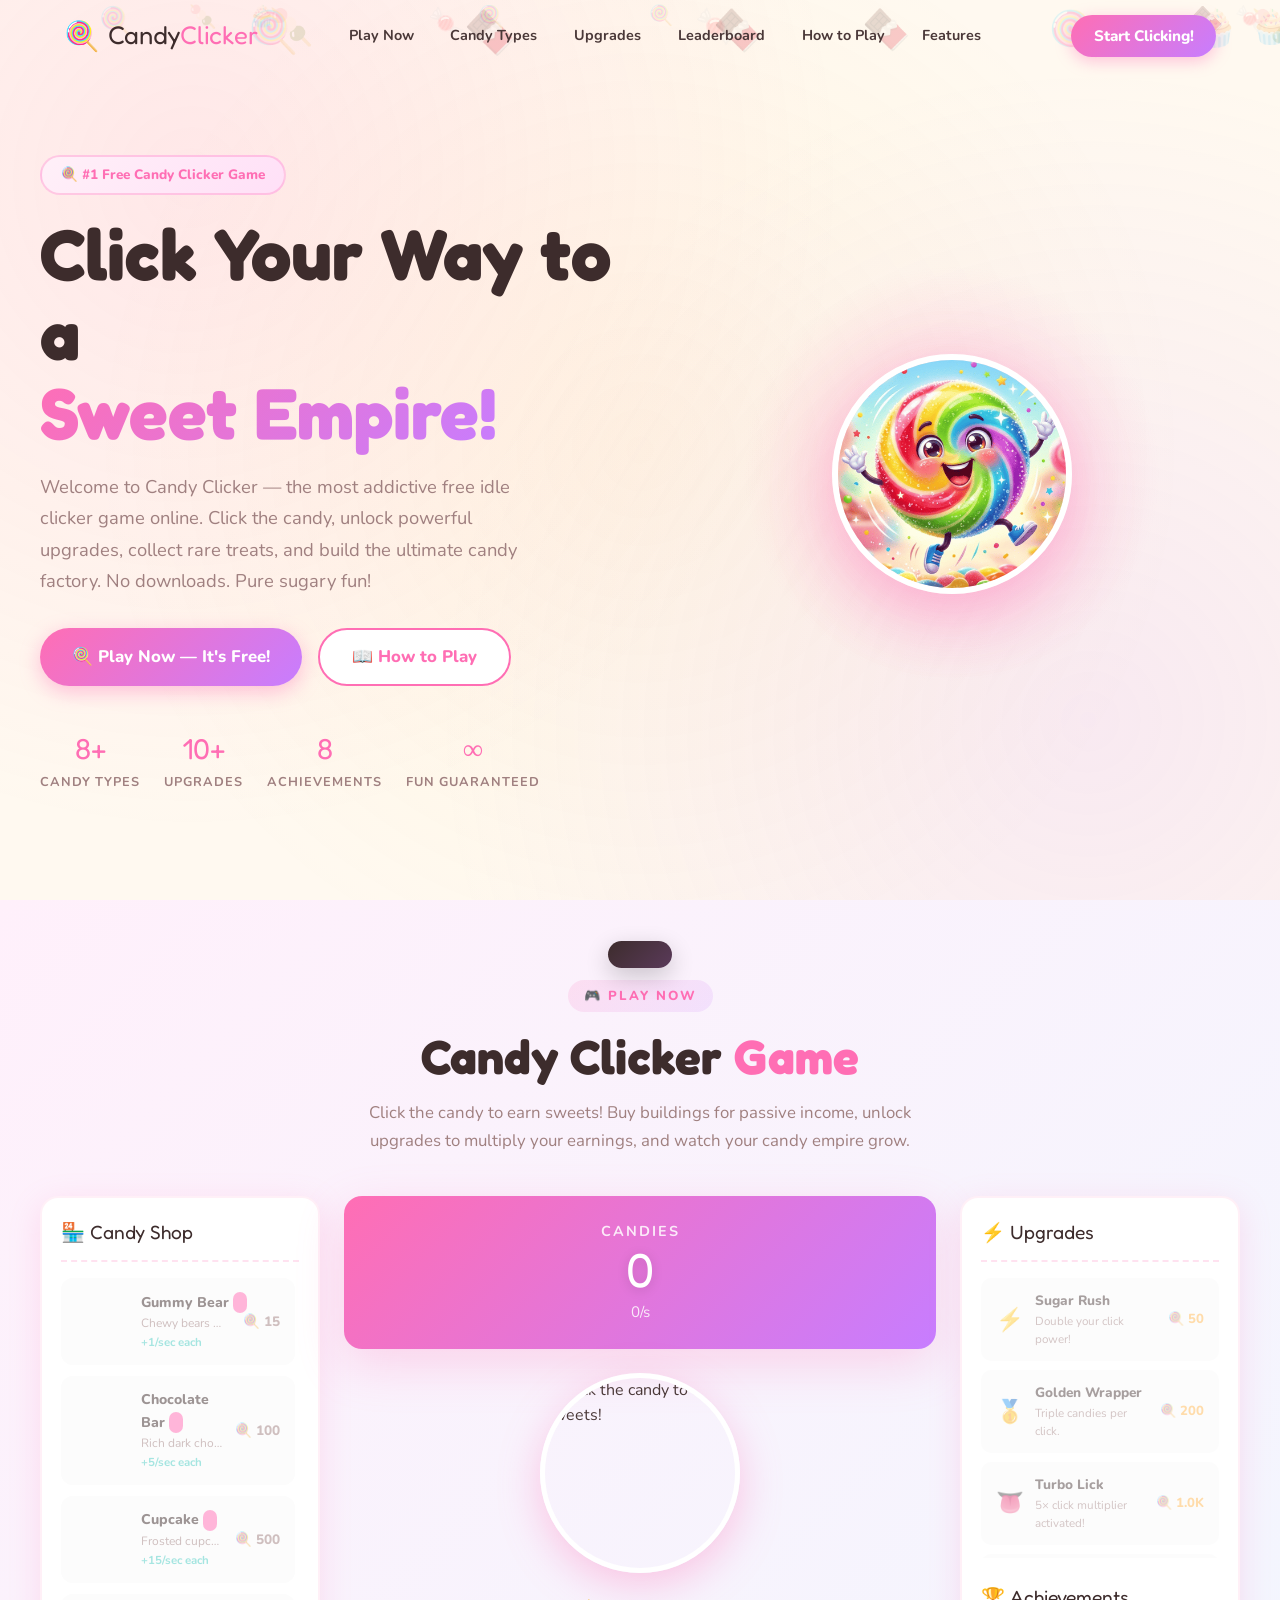
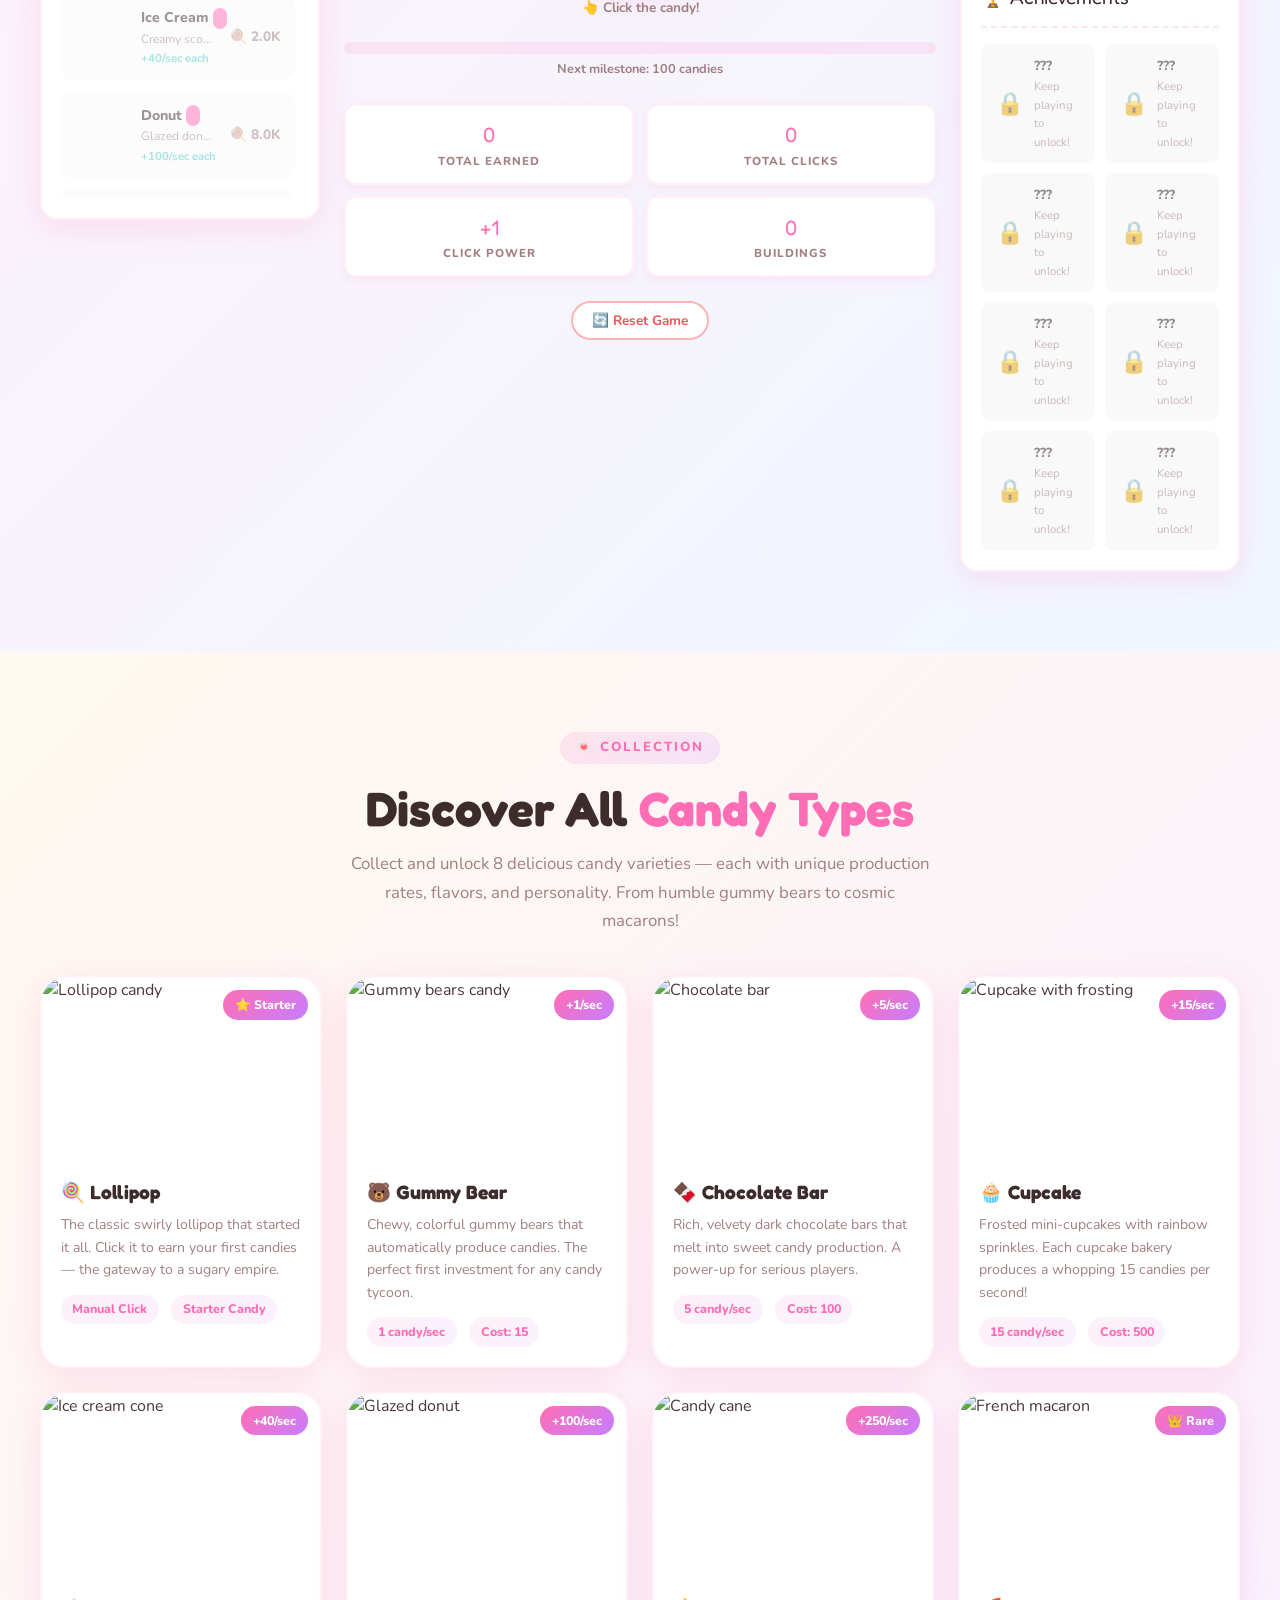
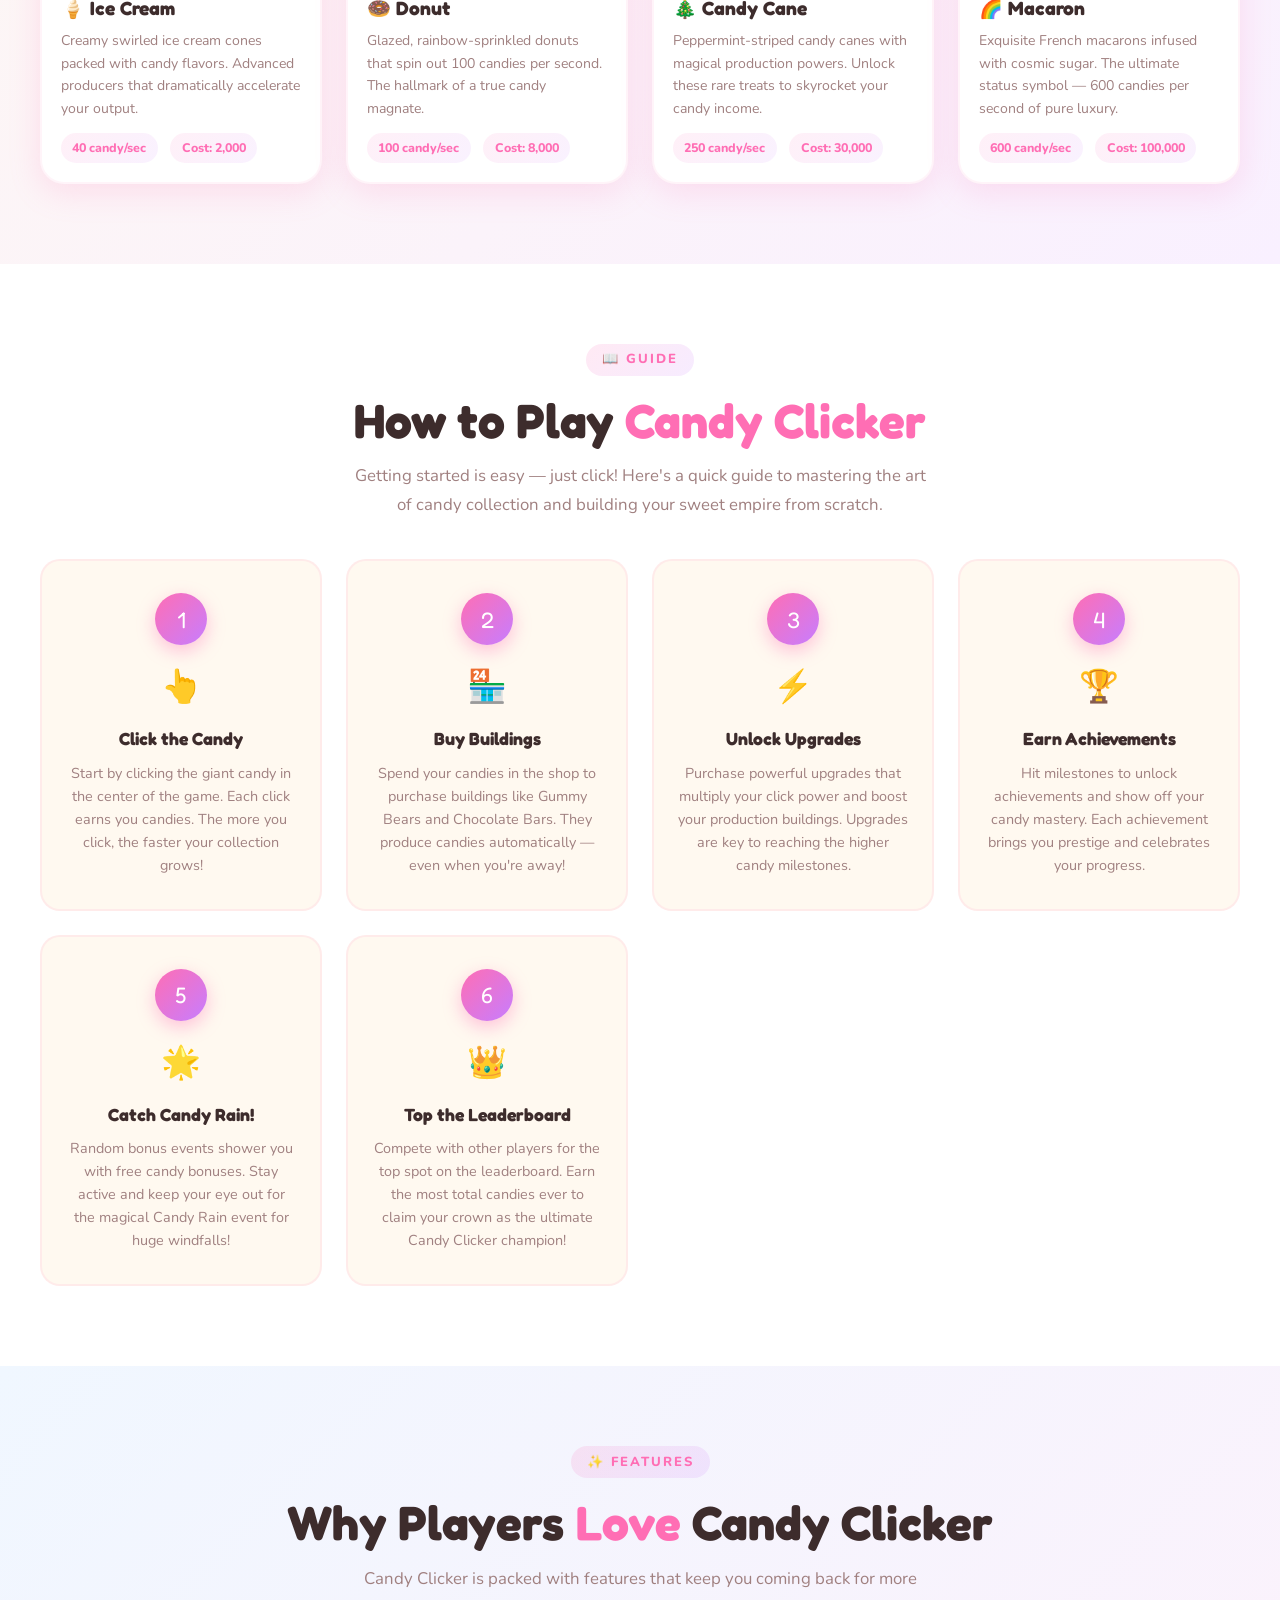
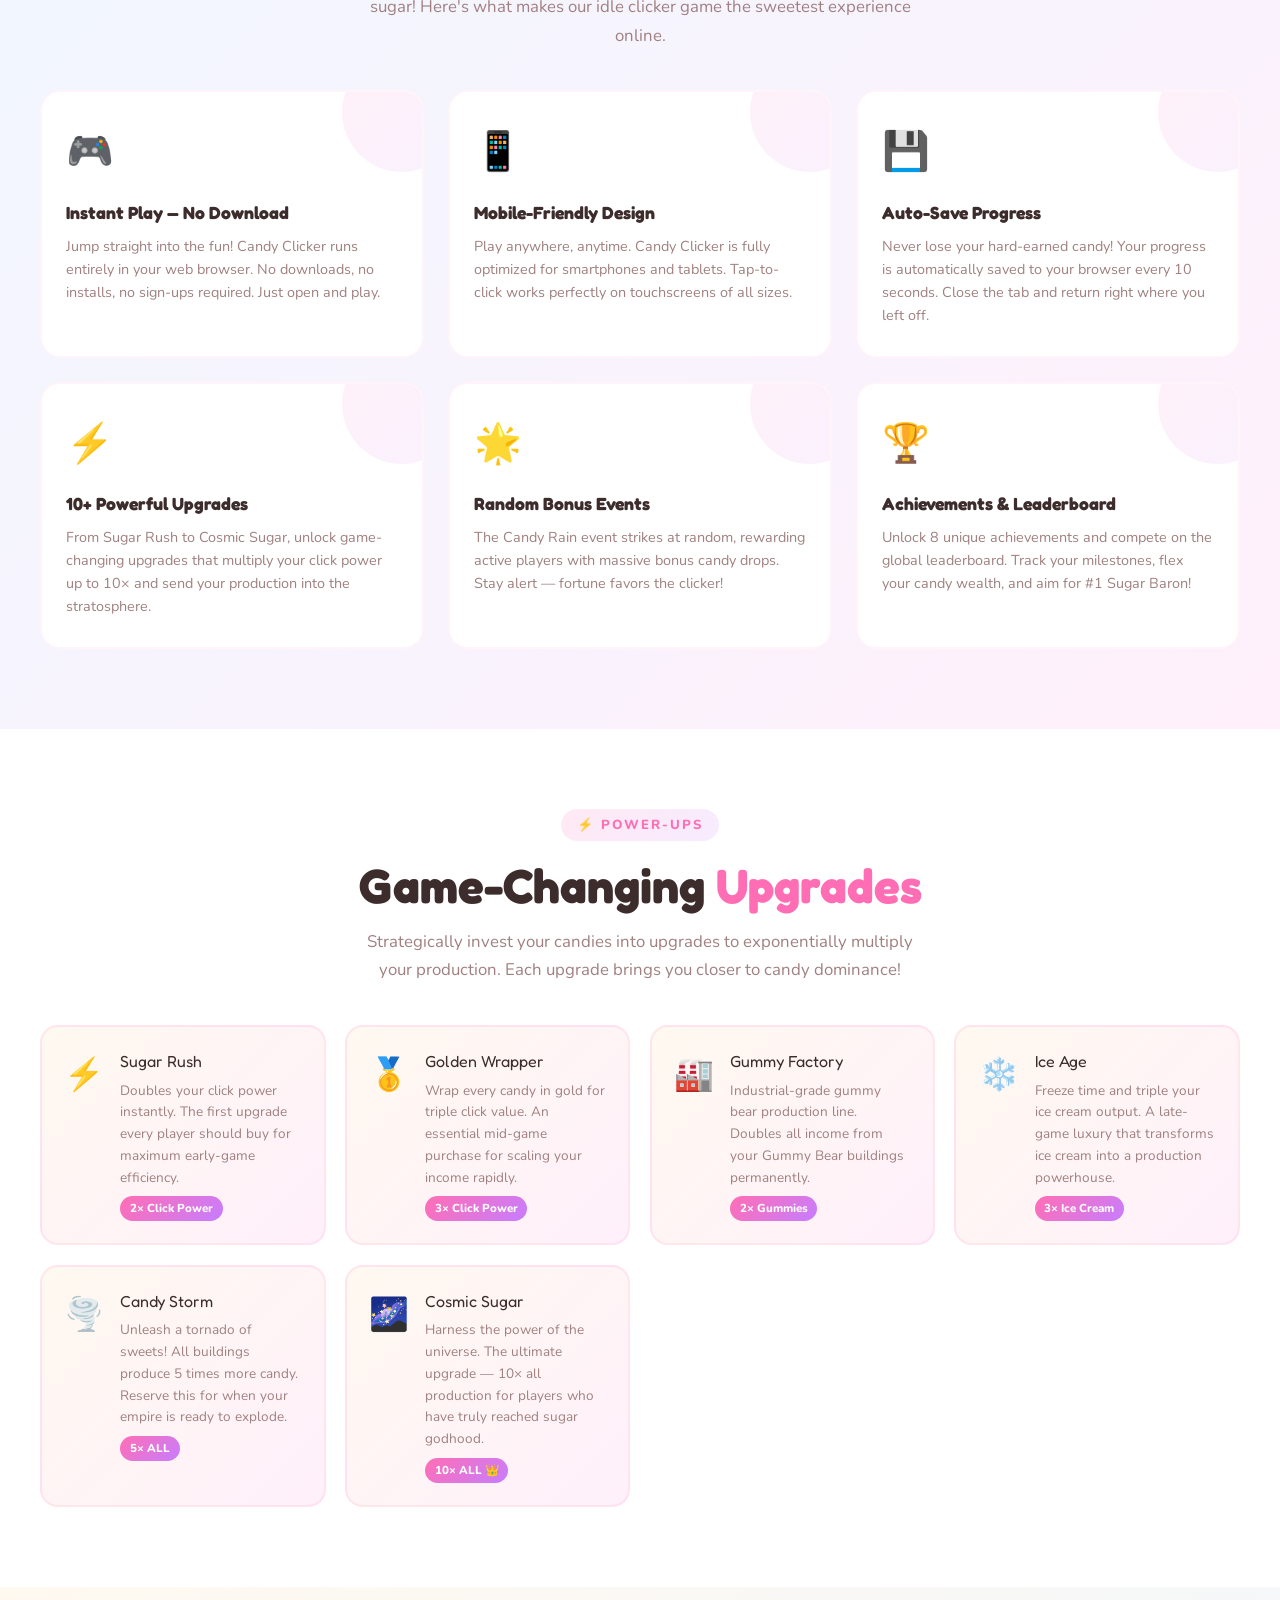
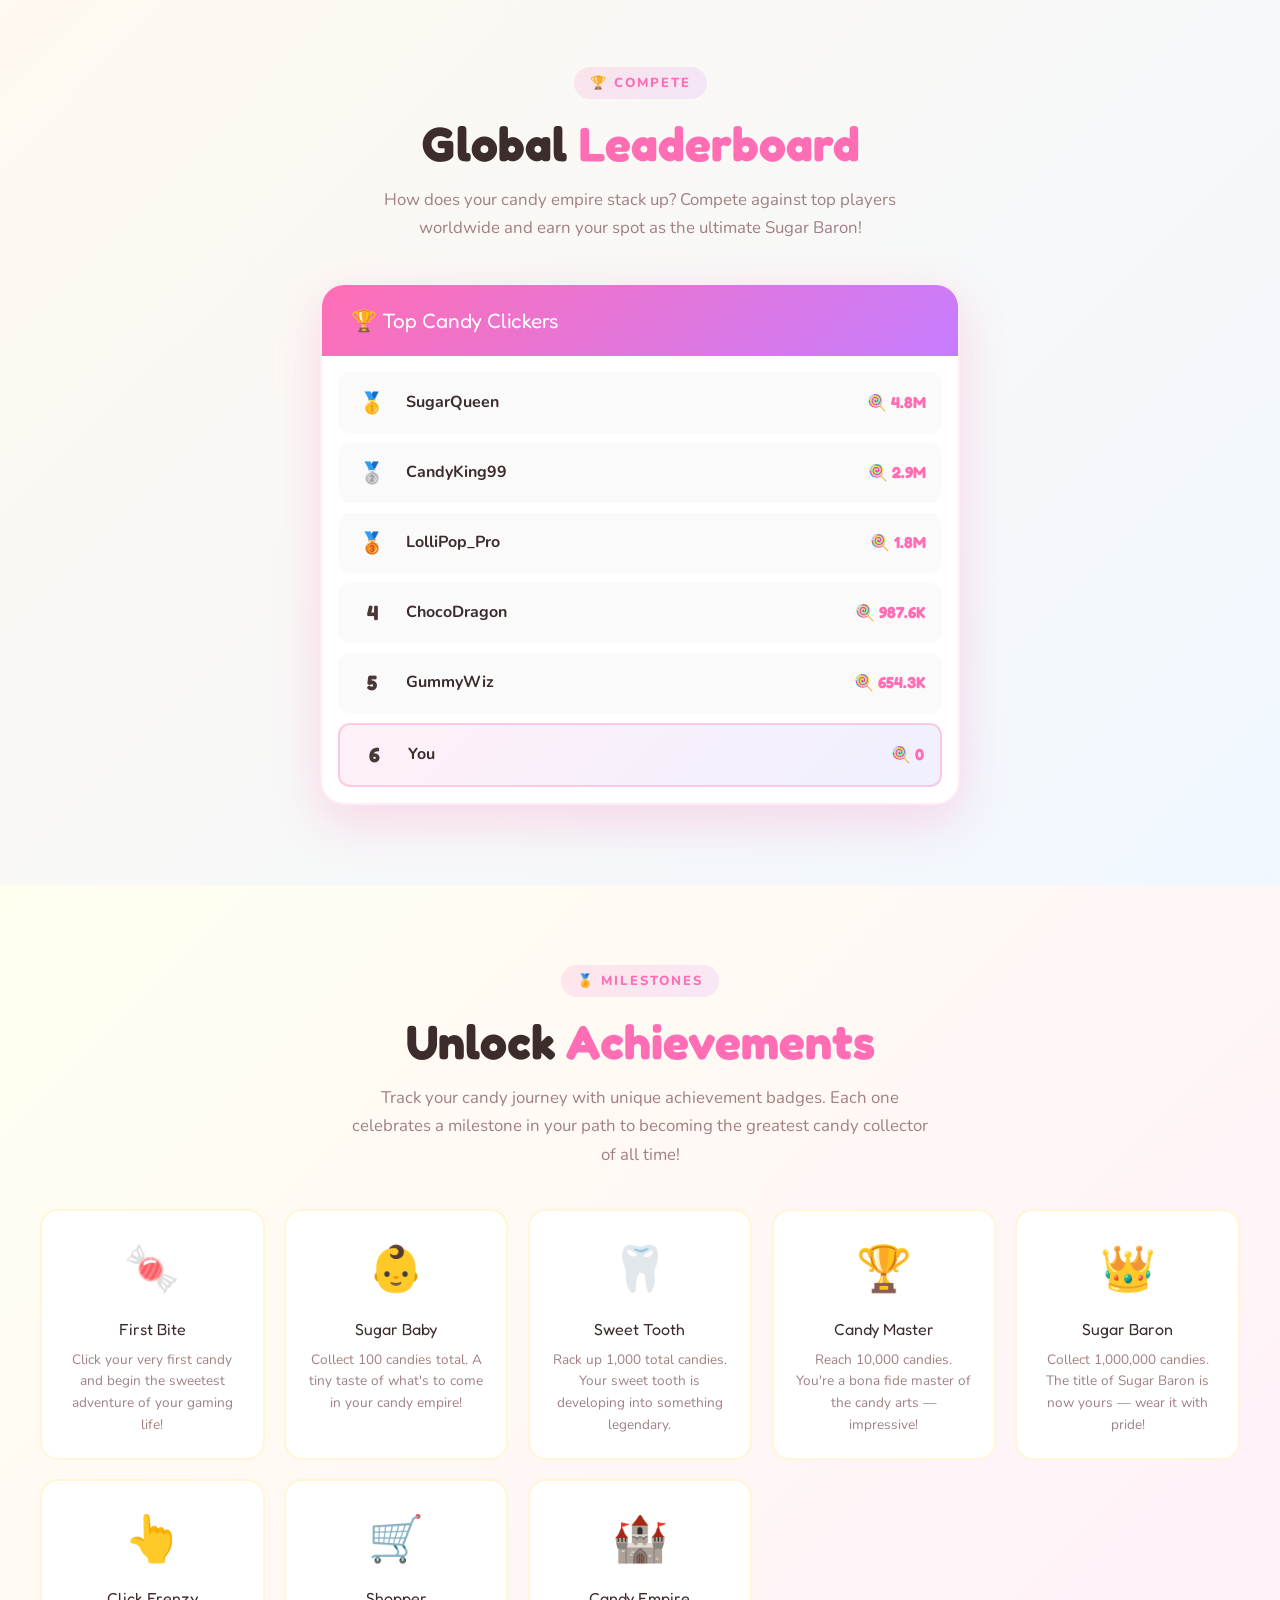
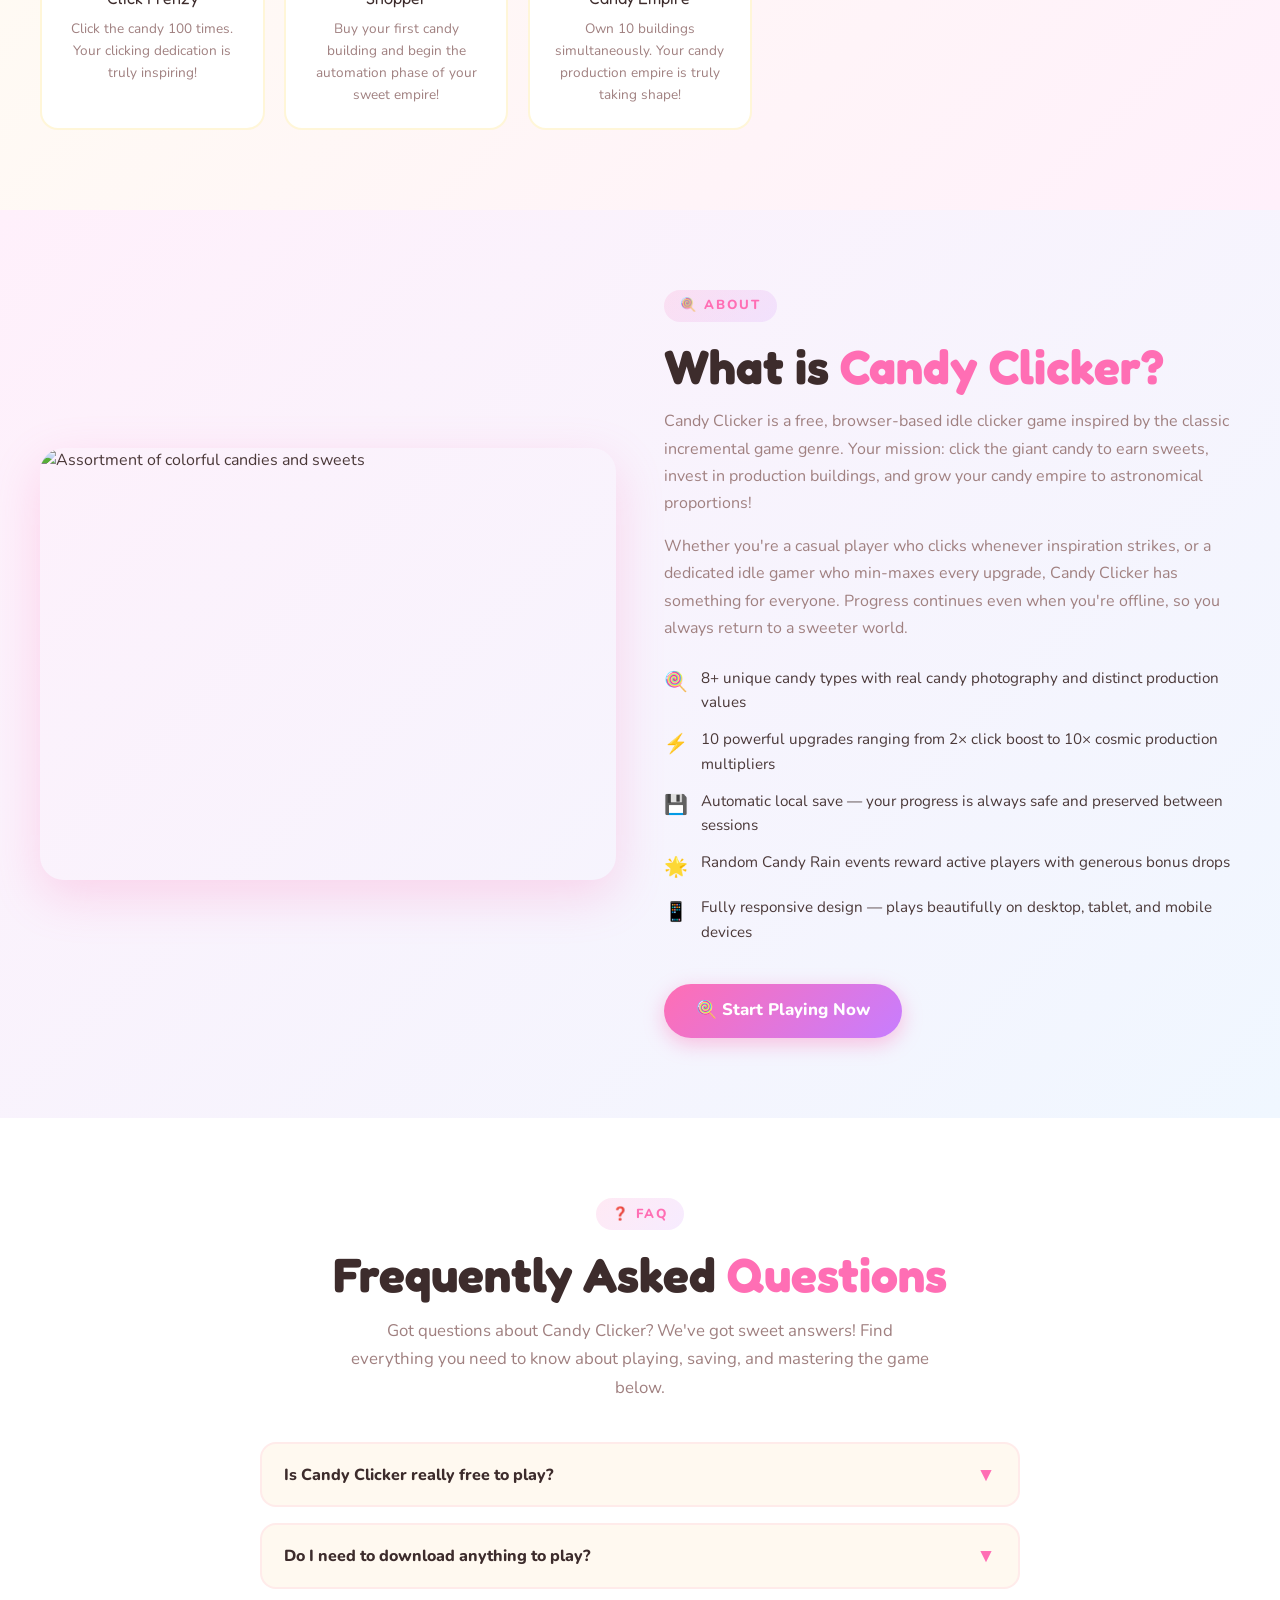
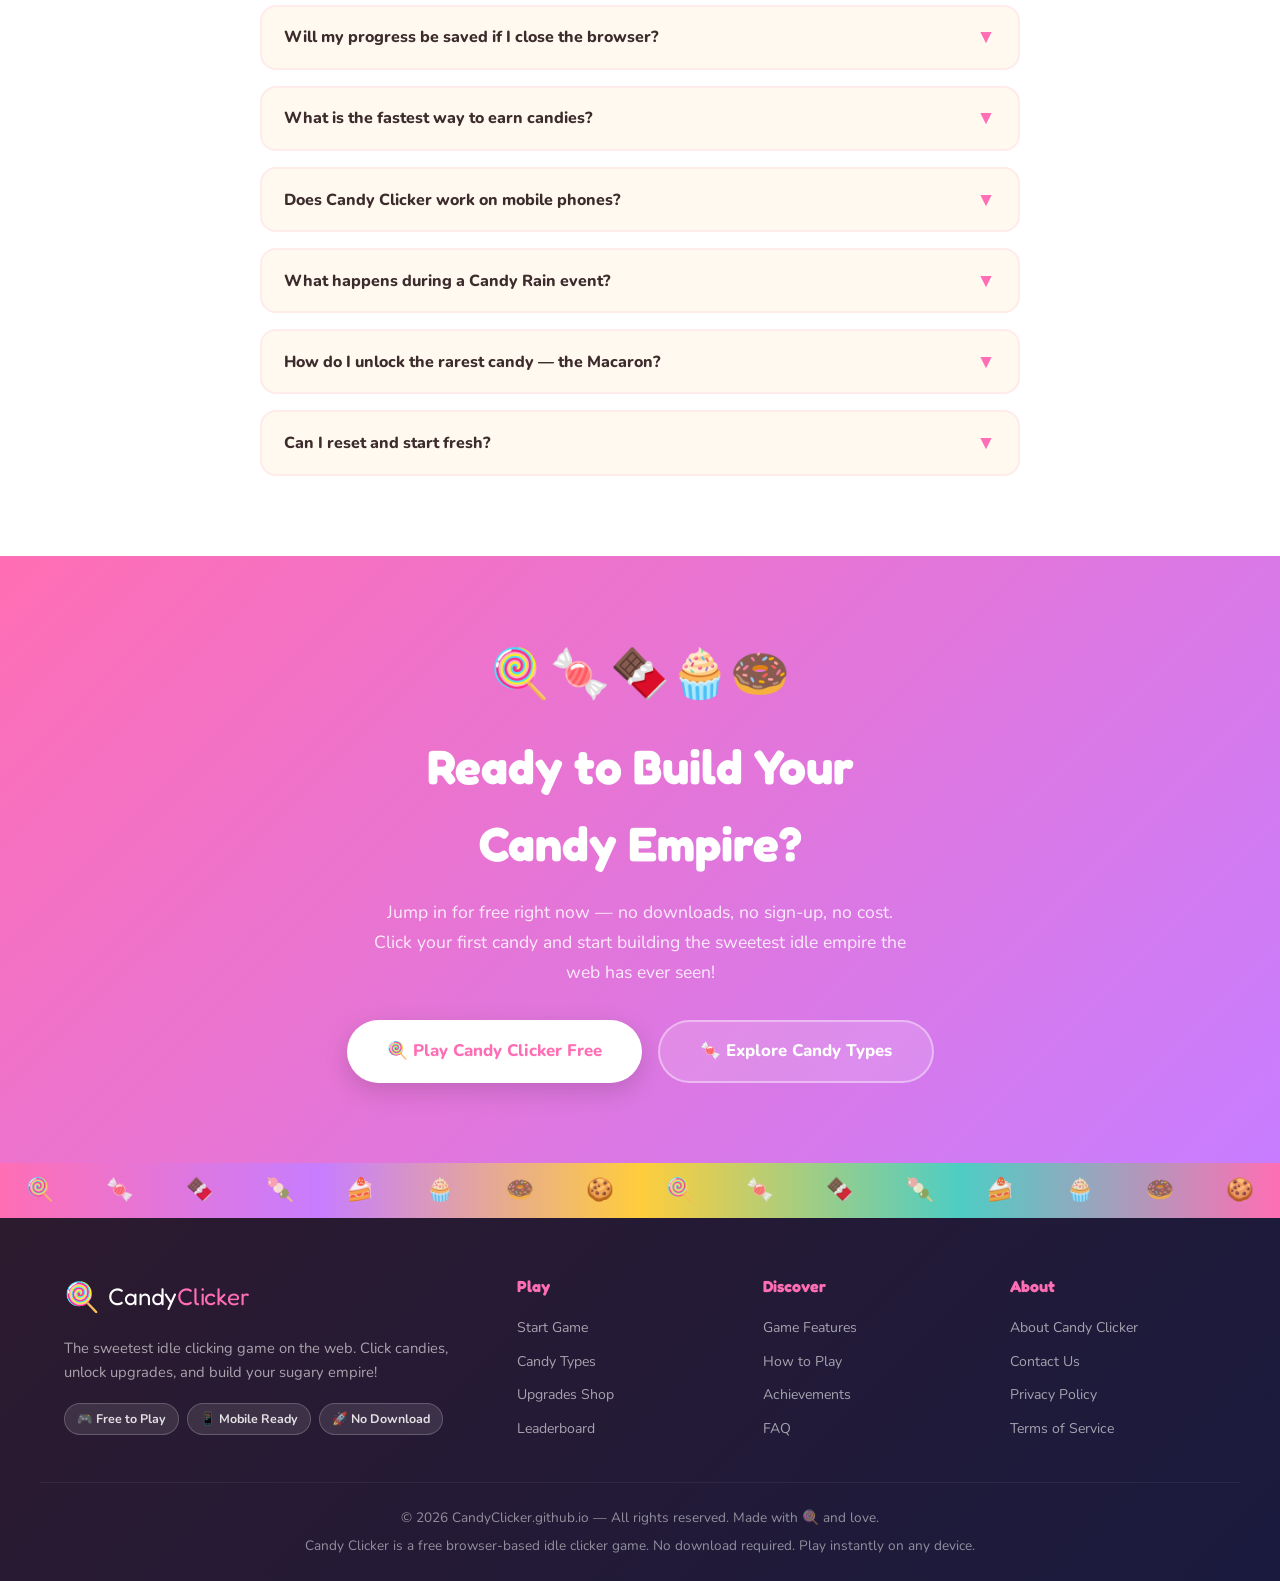
==== commit 8b452cf4: "Update index.html" ====
--- a/index.html
+++ b/index.html
@@ -205,7 +205,7 @@
         <!-- Main clickable candy -->
         <div class="main-candy-area">
           <img
-            src="https://images.unsplash.com/photo-1582058091597-8f5c1c7a1c4d?w=400&q=80"
+            src="/images/game.png"
             alt="Click the candy to earn sweets!"
             id="mainCandy"
             role="button"
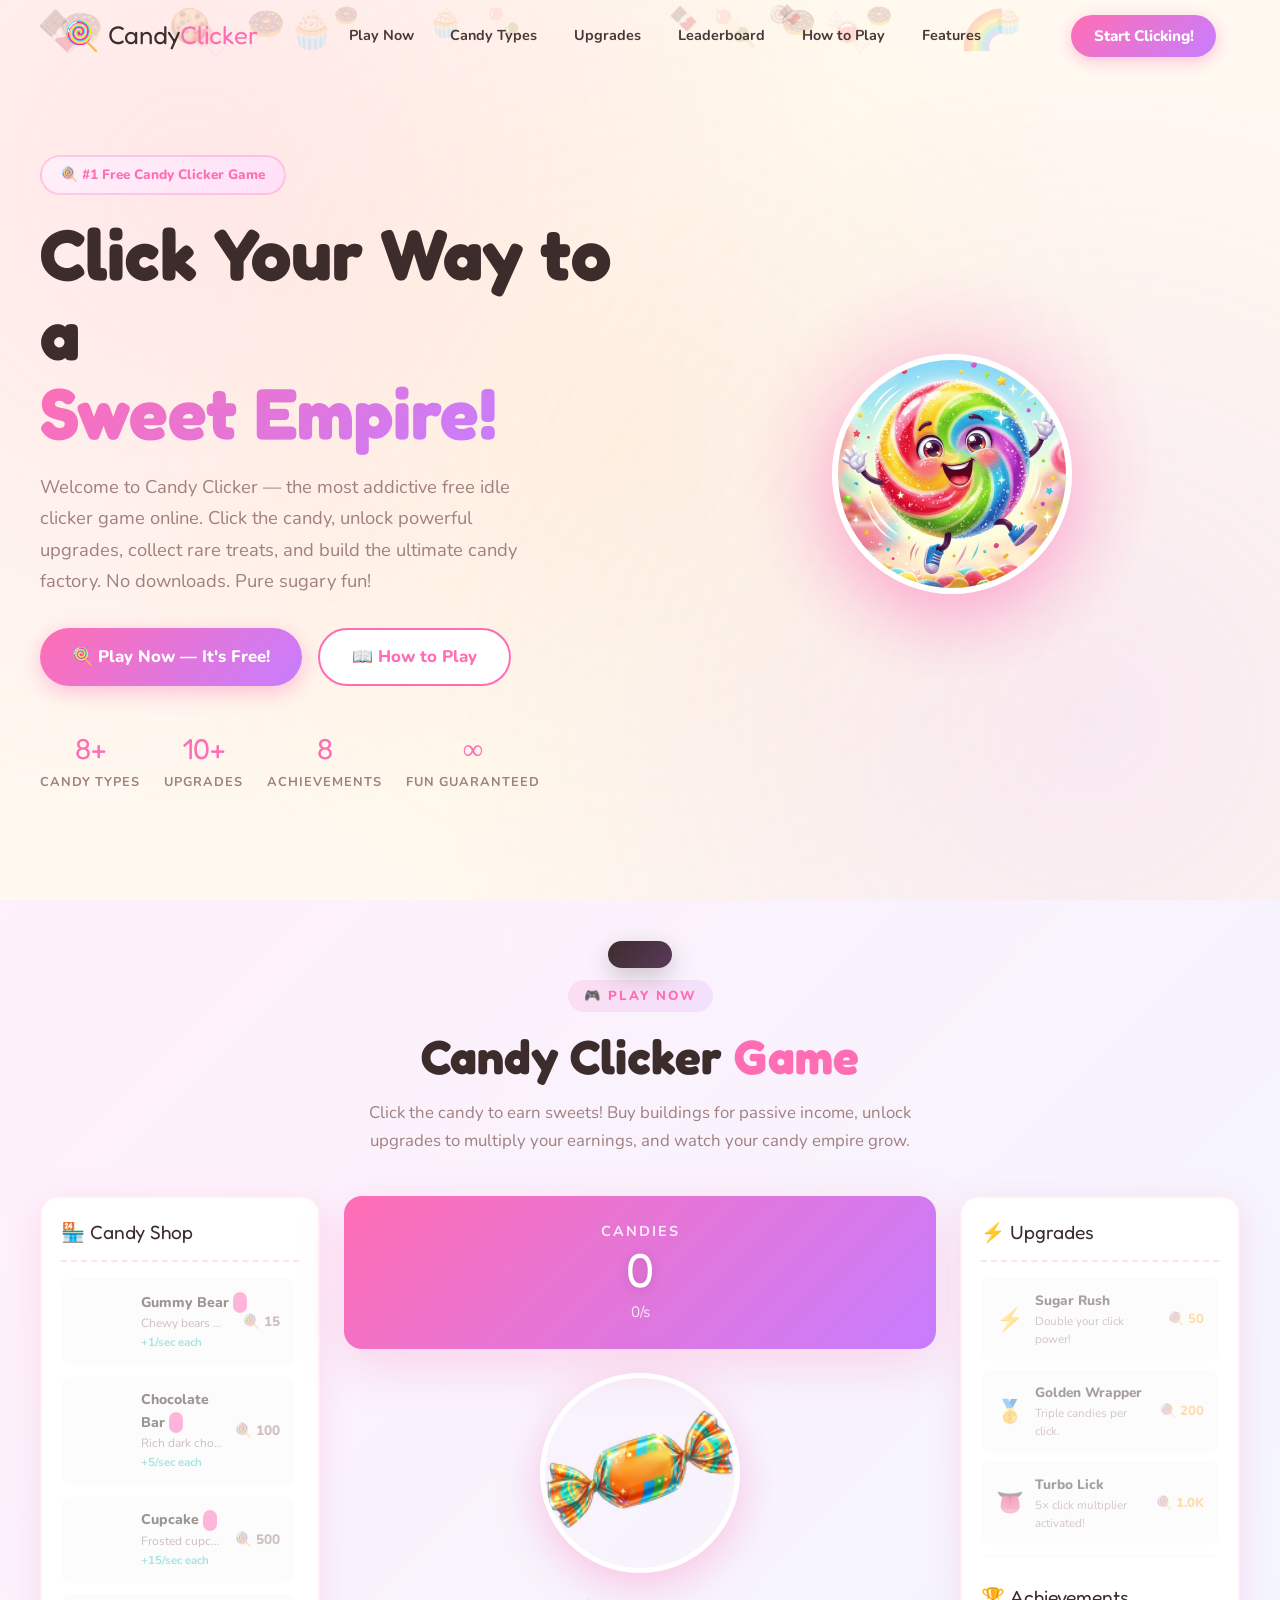
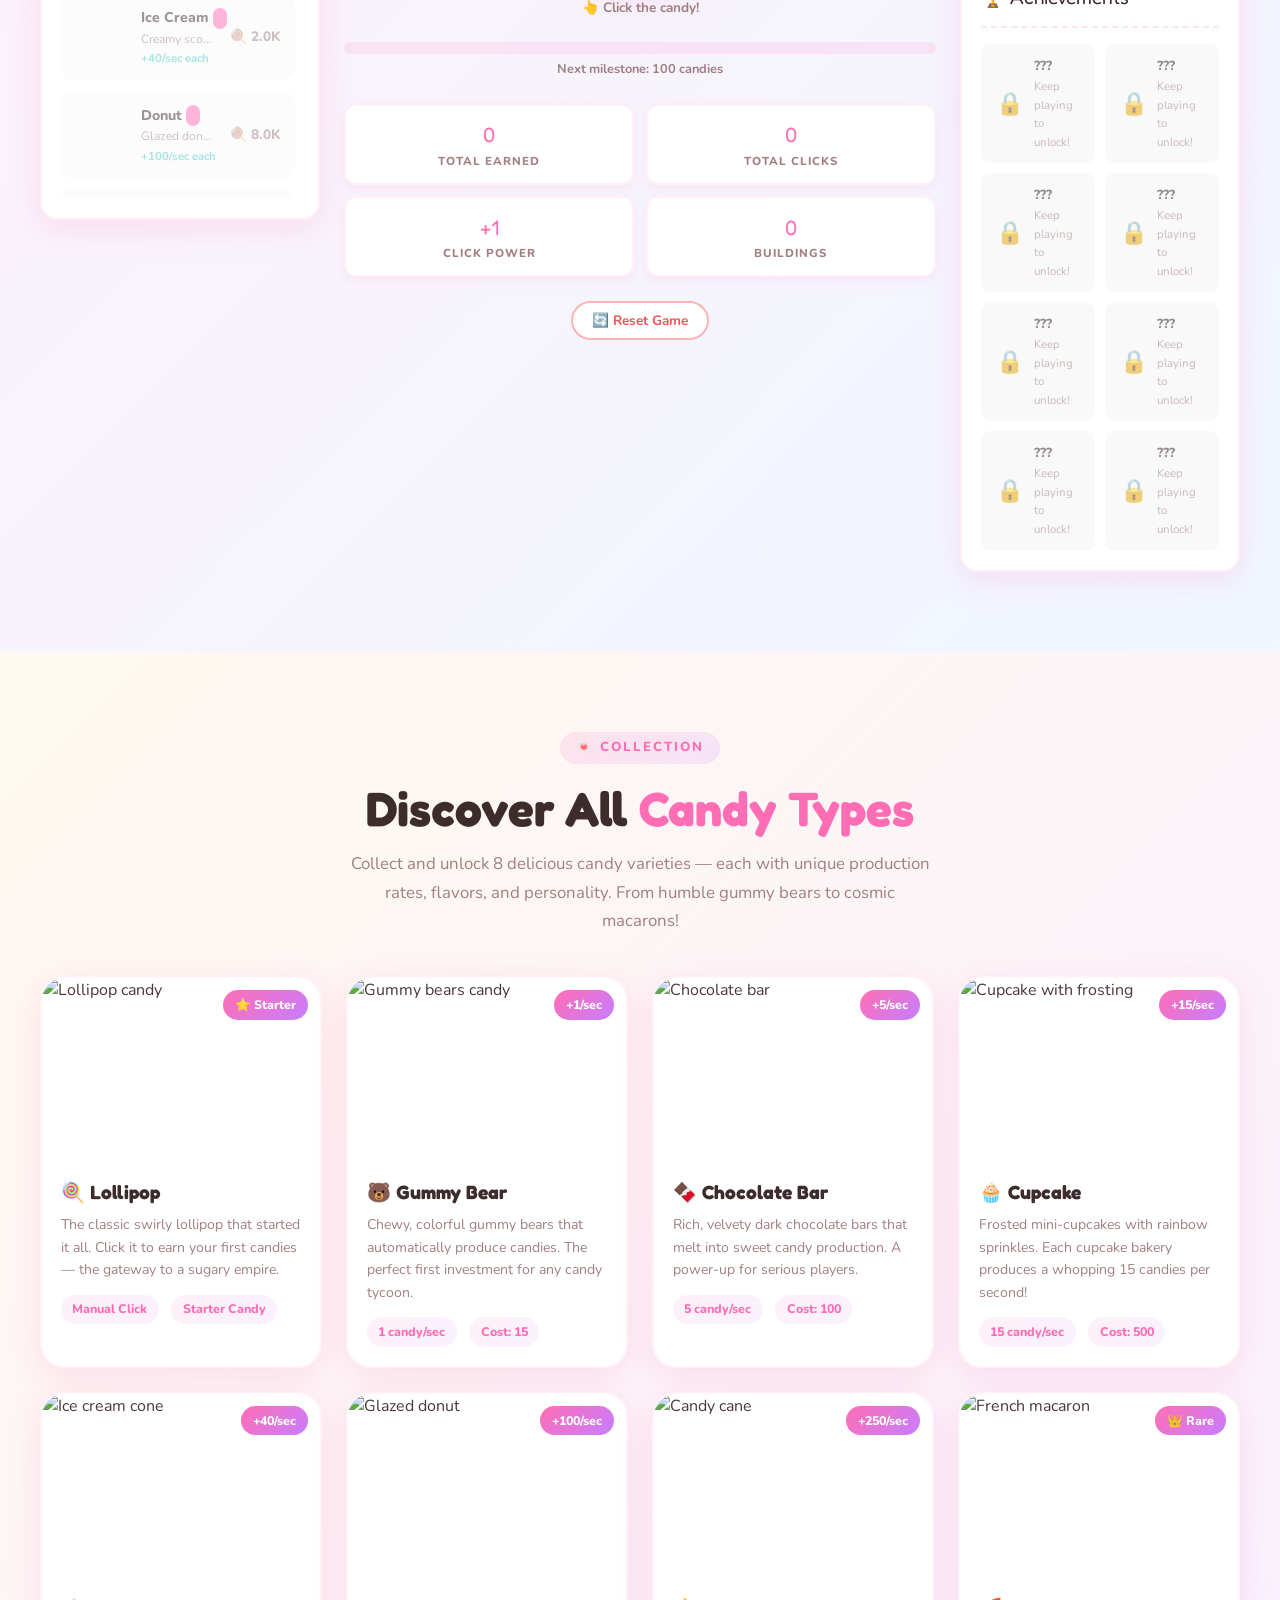
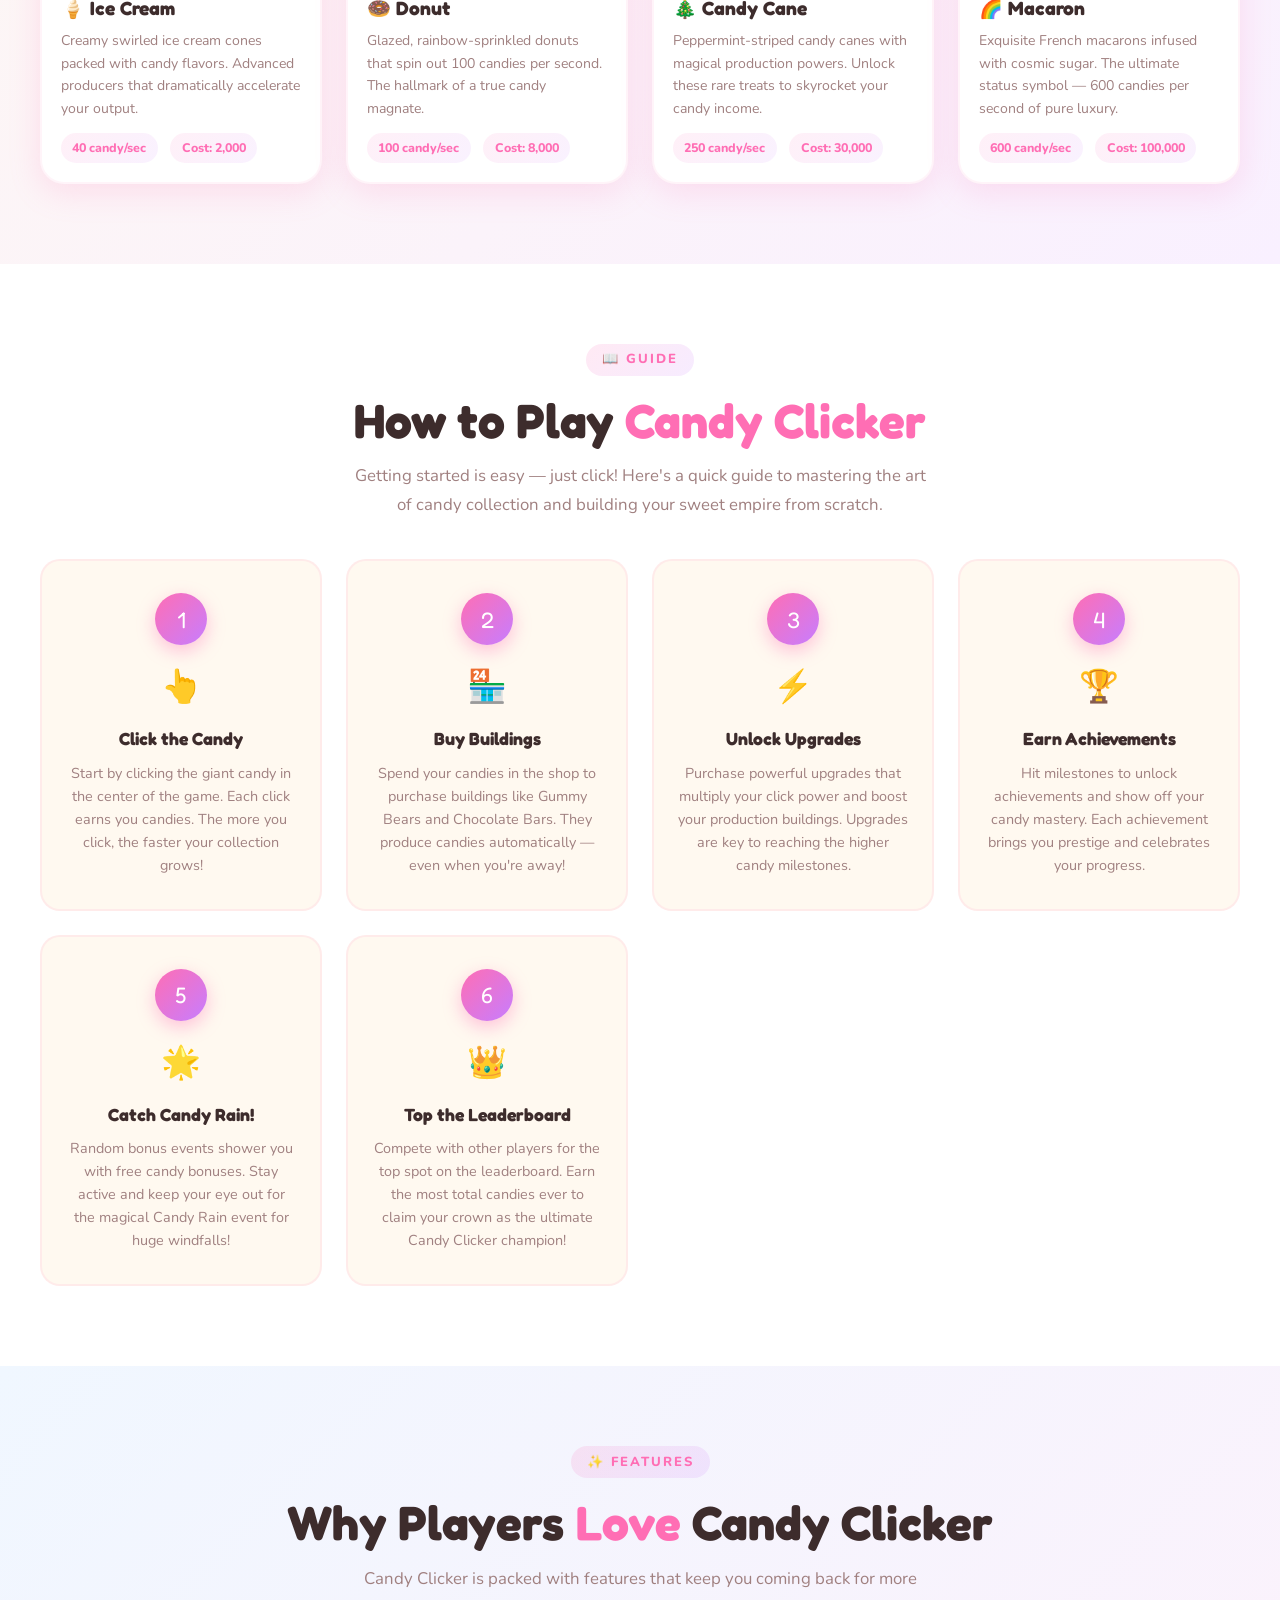
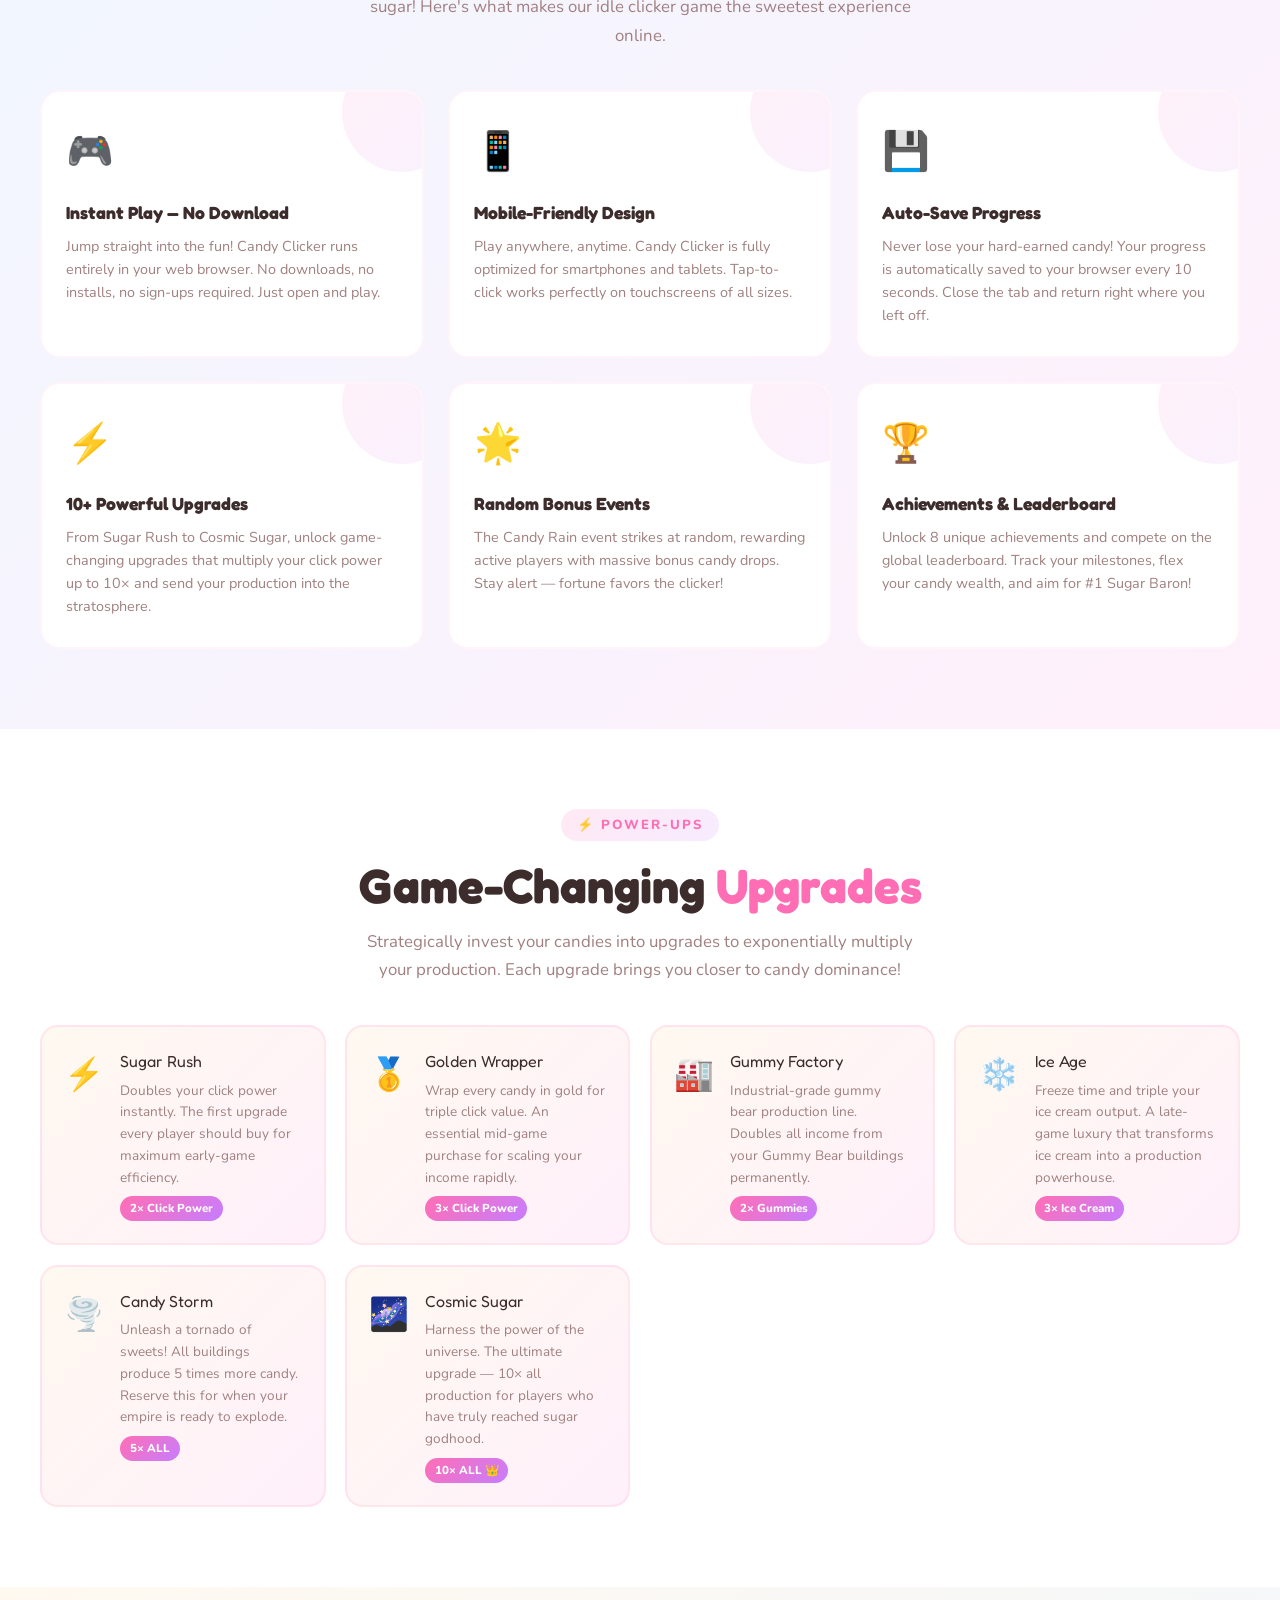
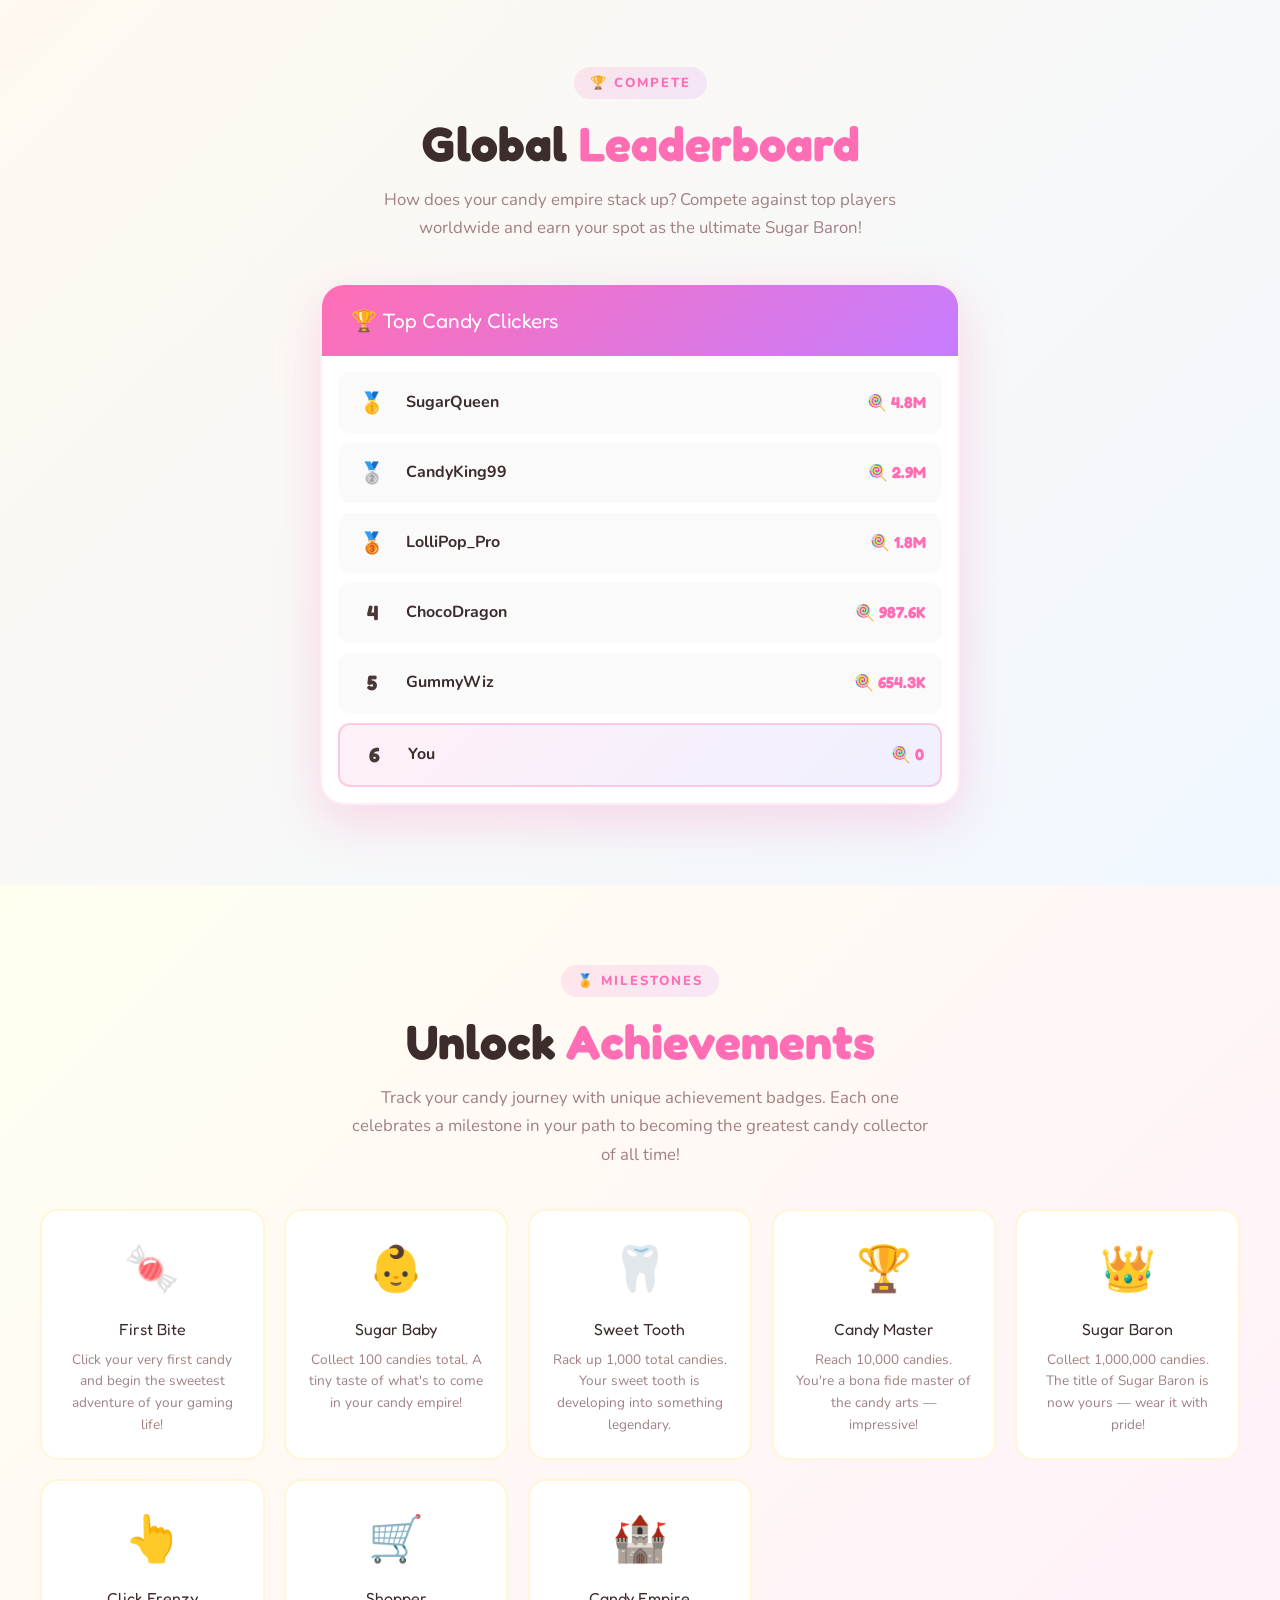
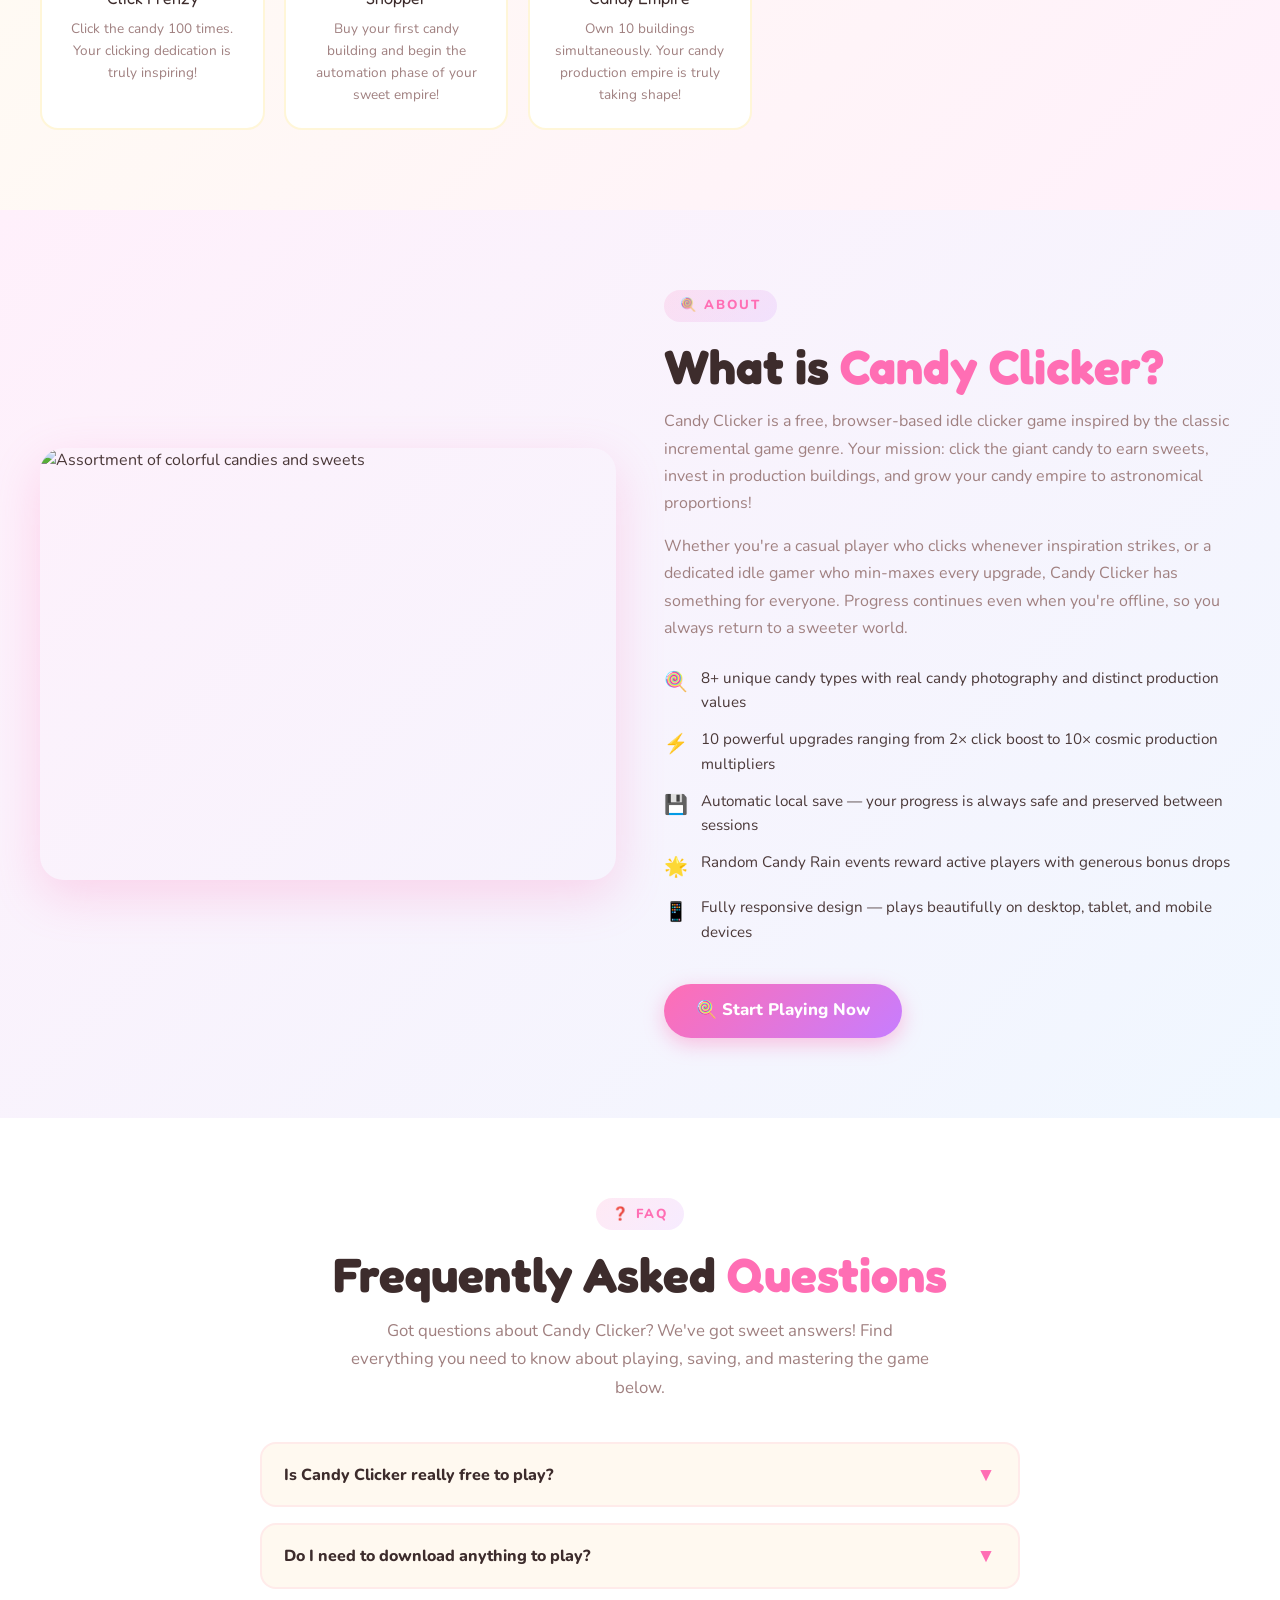
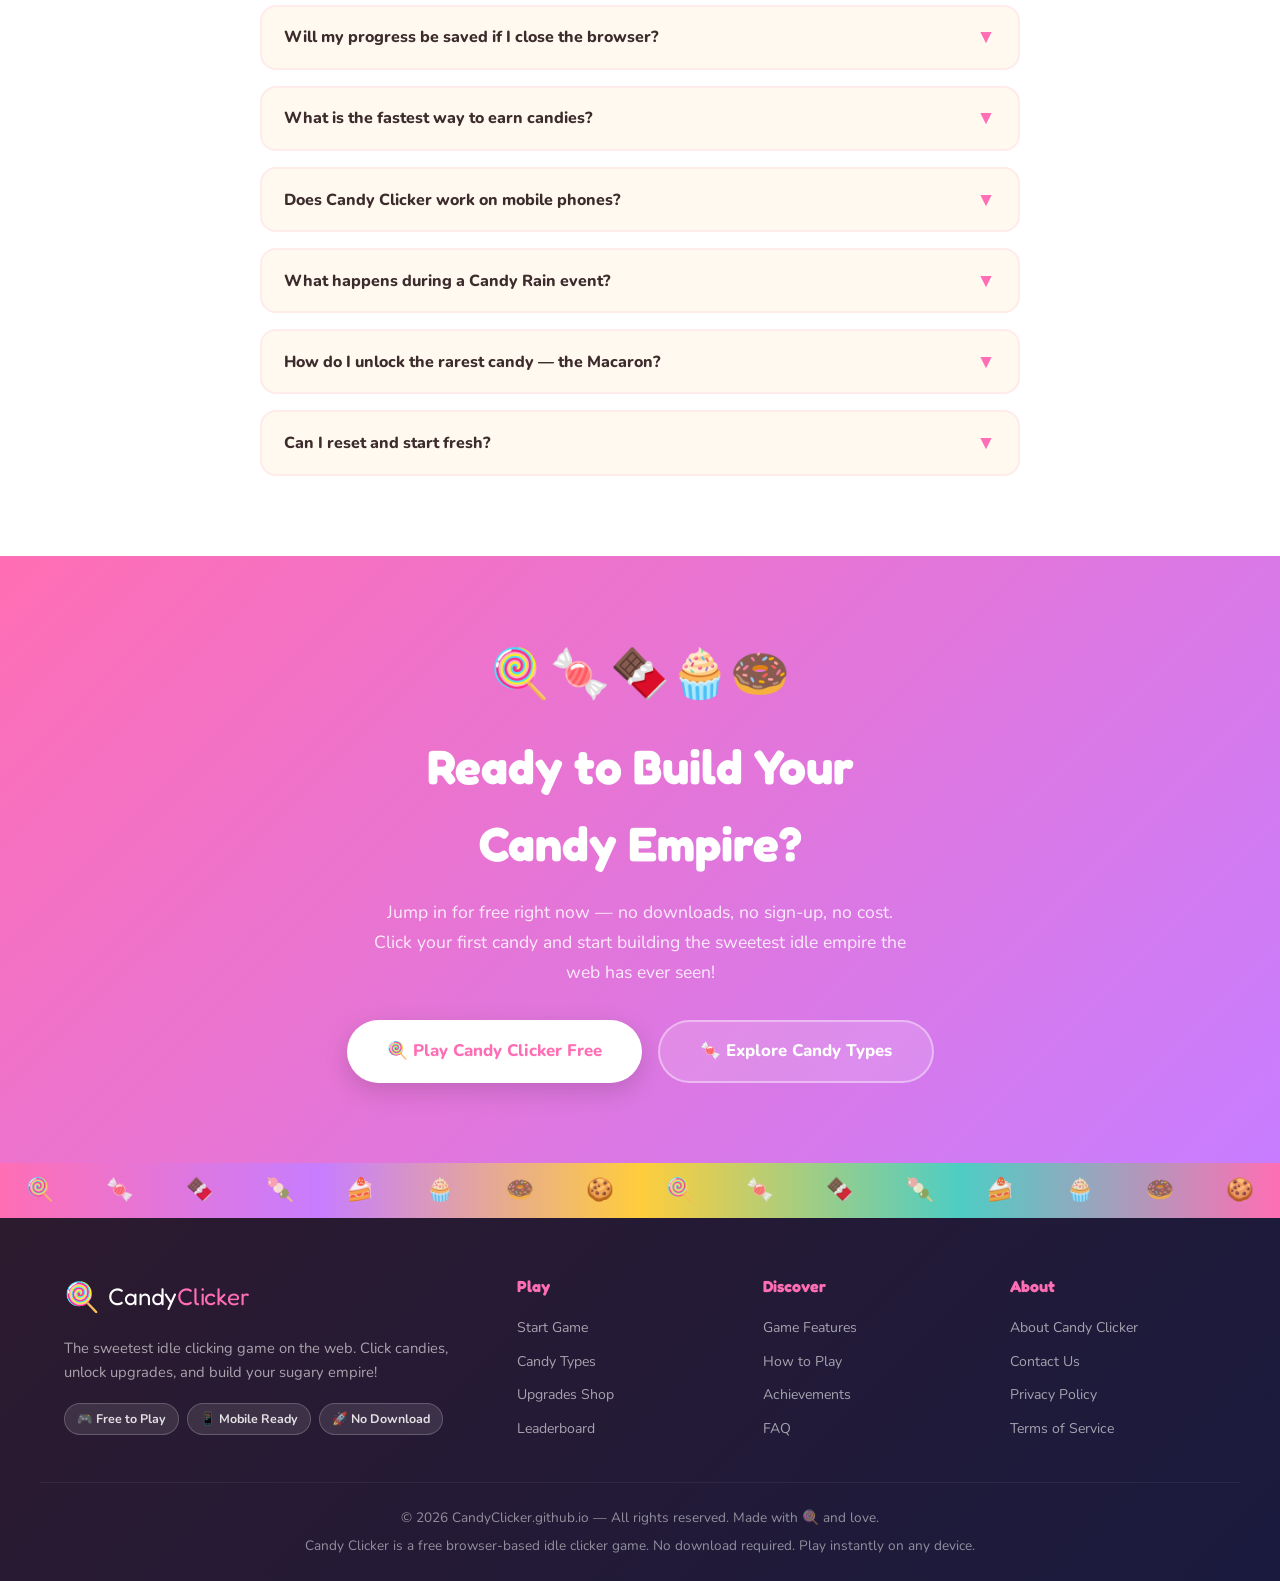
==== commit 0812b25e: "Update index.html" ====
--- a/index.html
+++ b/index.html
@@ -582,7 +582,7 @@
     <div class="about-grid">
       <div class="about-img-wrap">
         <img
-          src="https://images.unsplash.com/photo-1520637836993-a081443a3e15?w=700&q=80"
+          src="/images/about.png"
           alt="Assortment of colorful candies and sweets"
           class="about-img"
           loading="lazy"
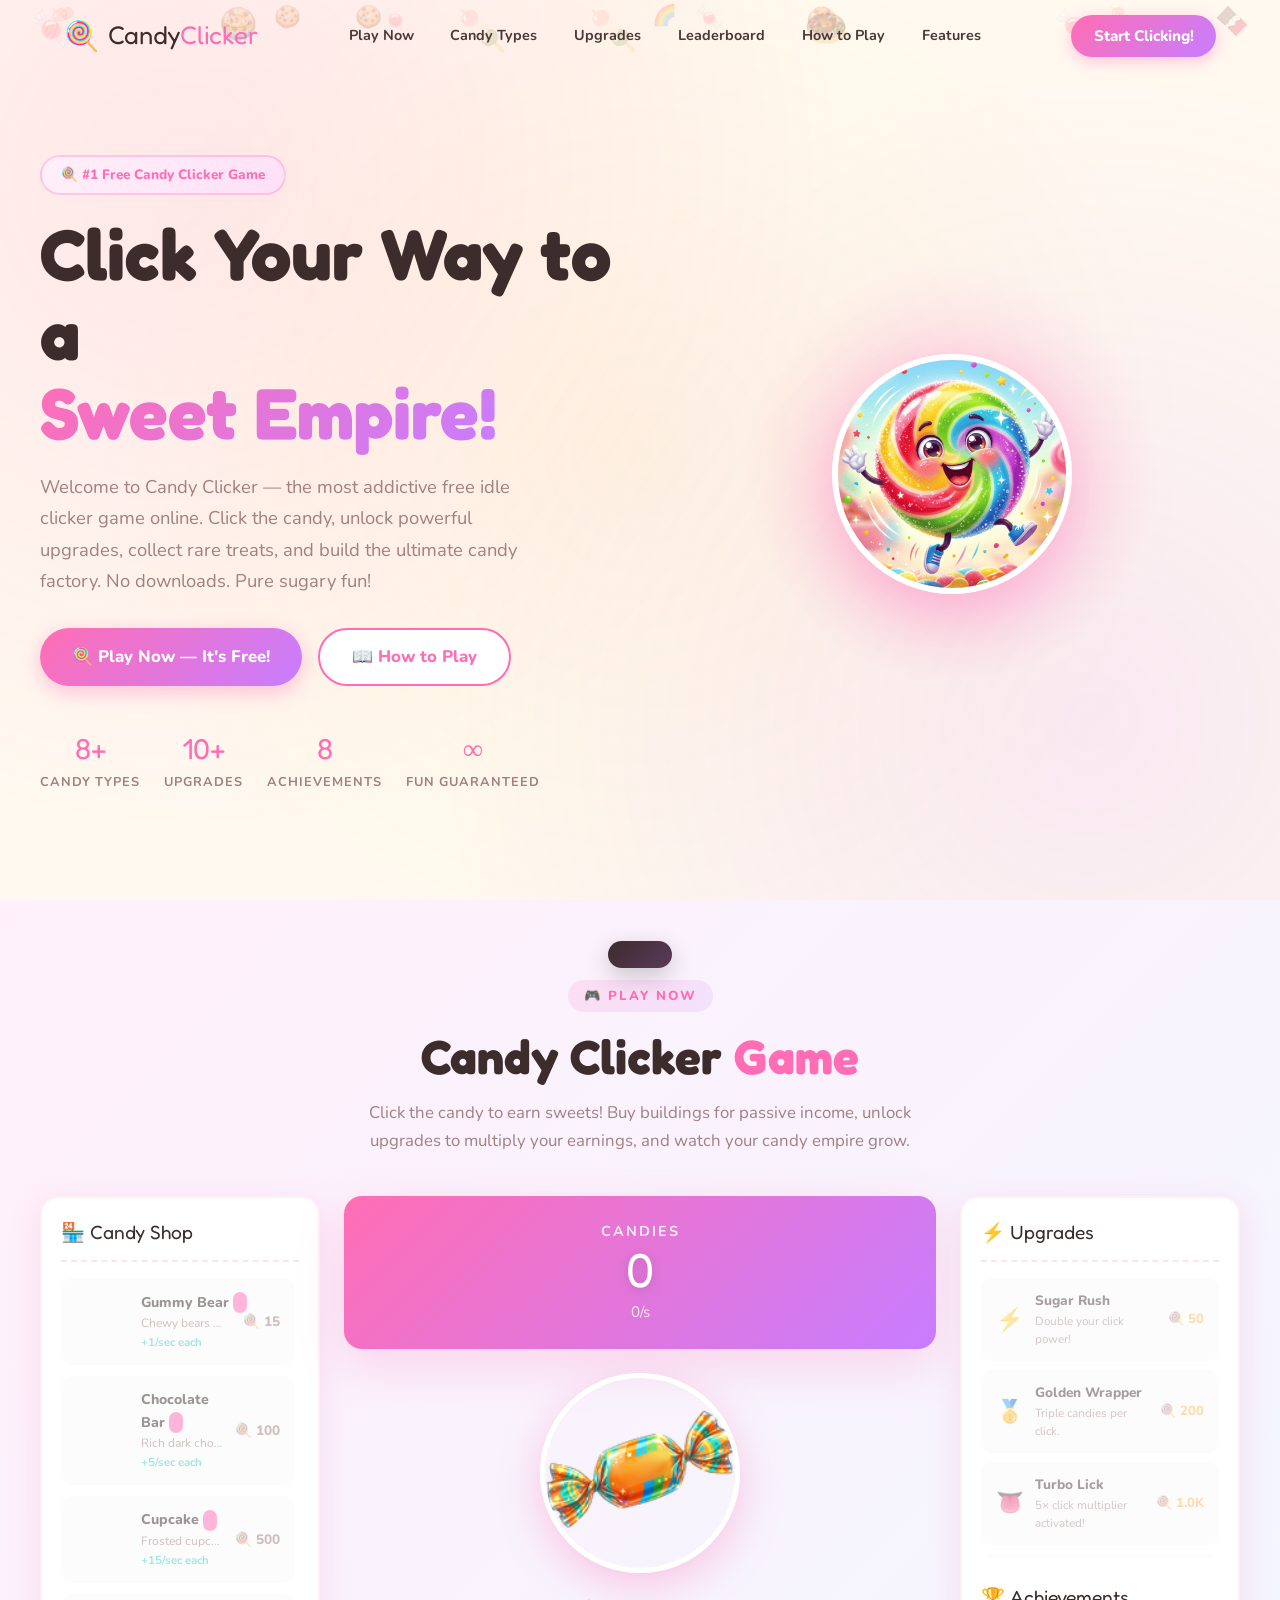
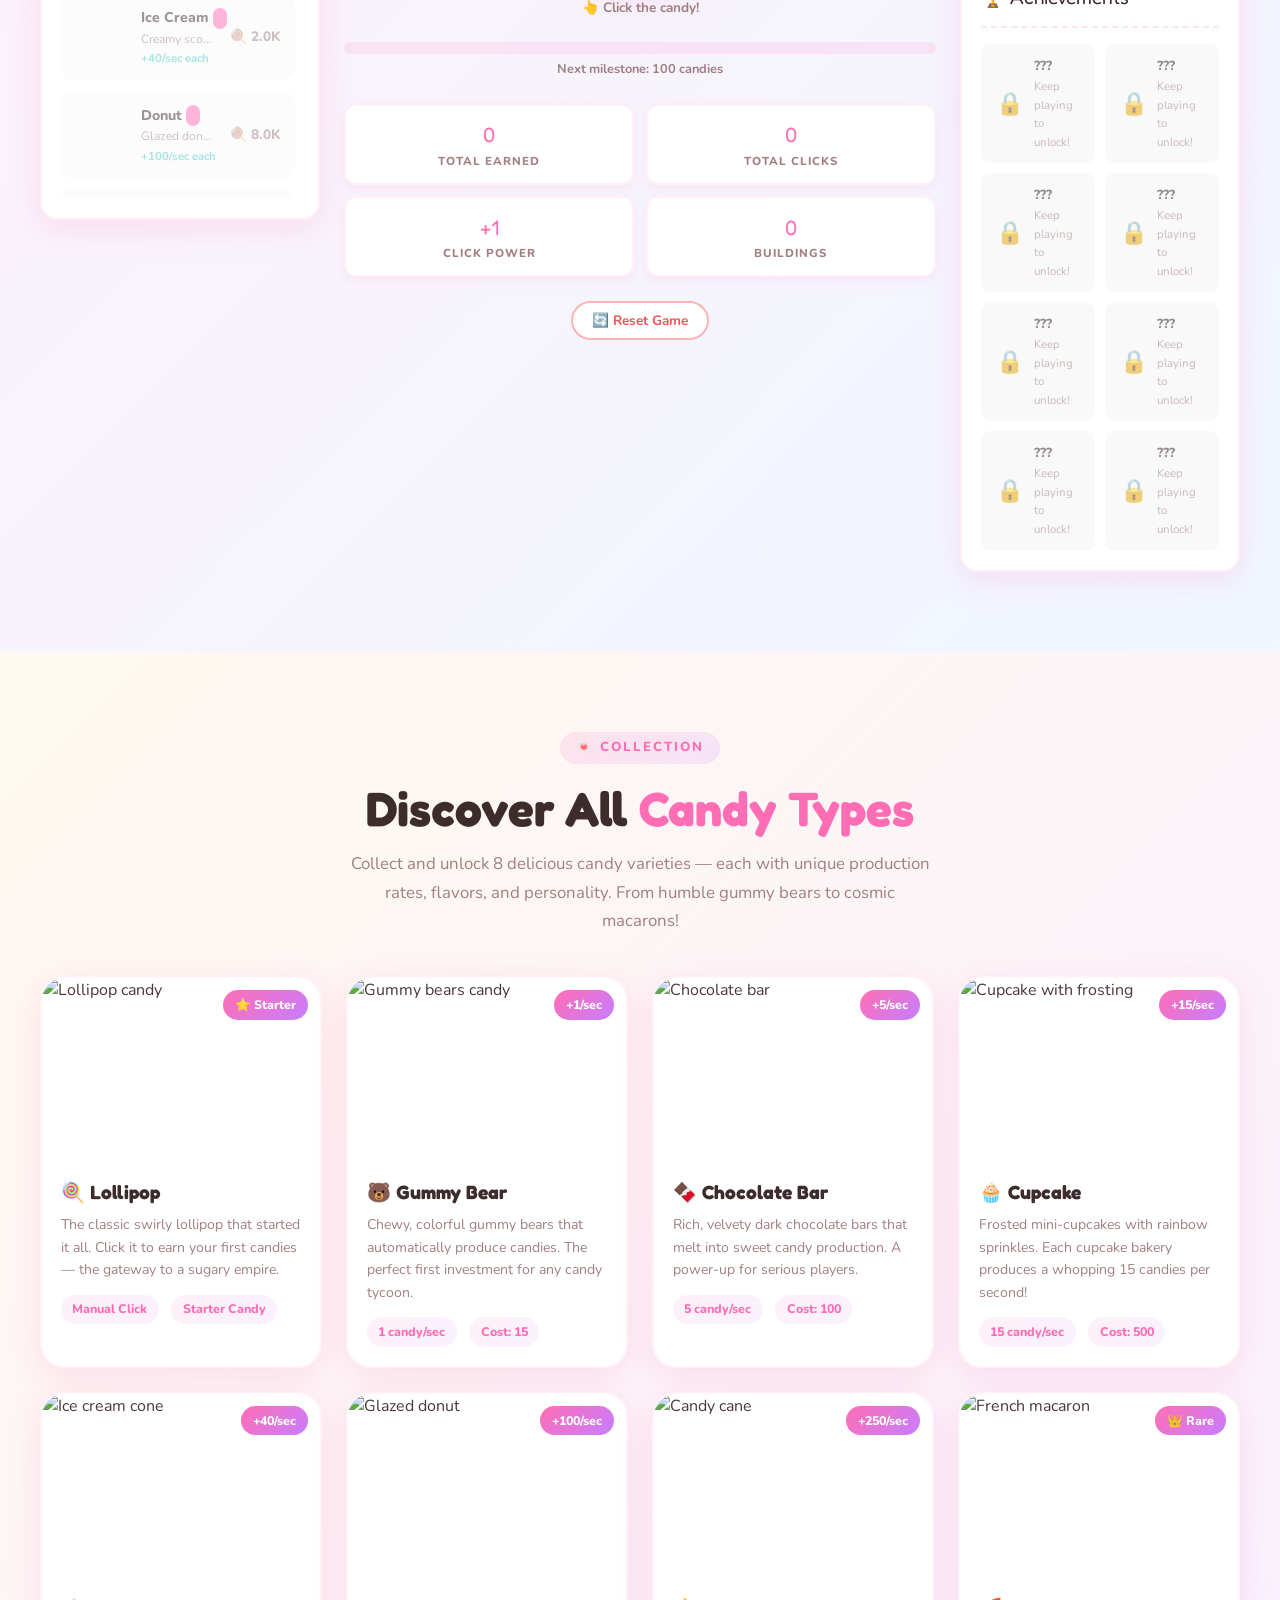
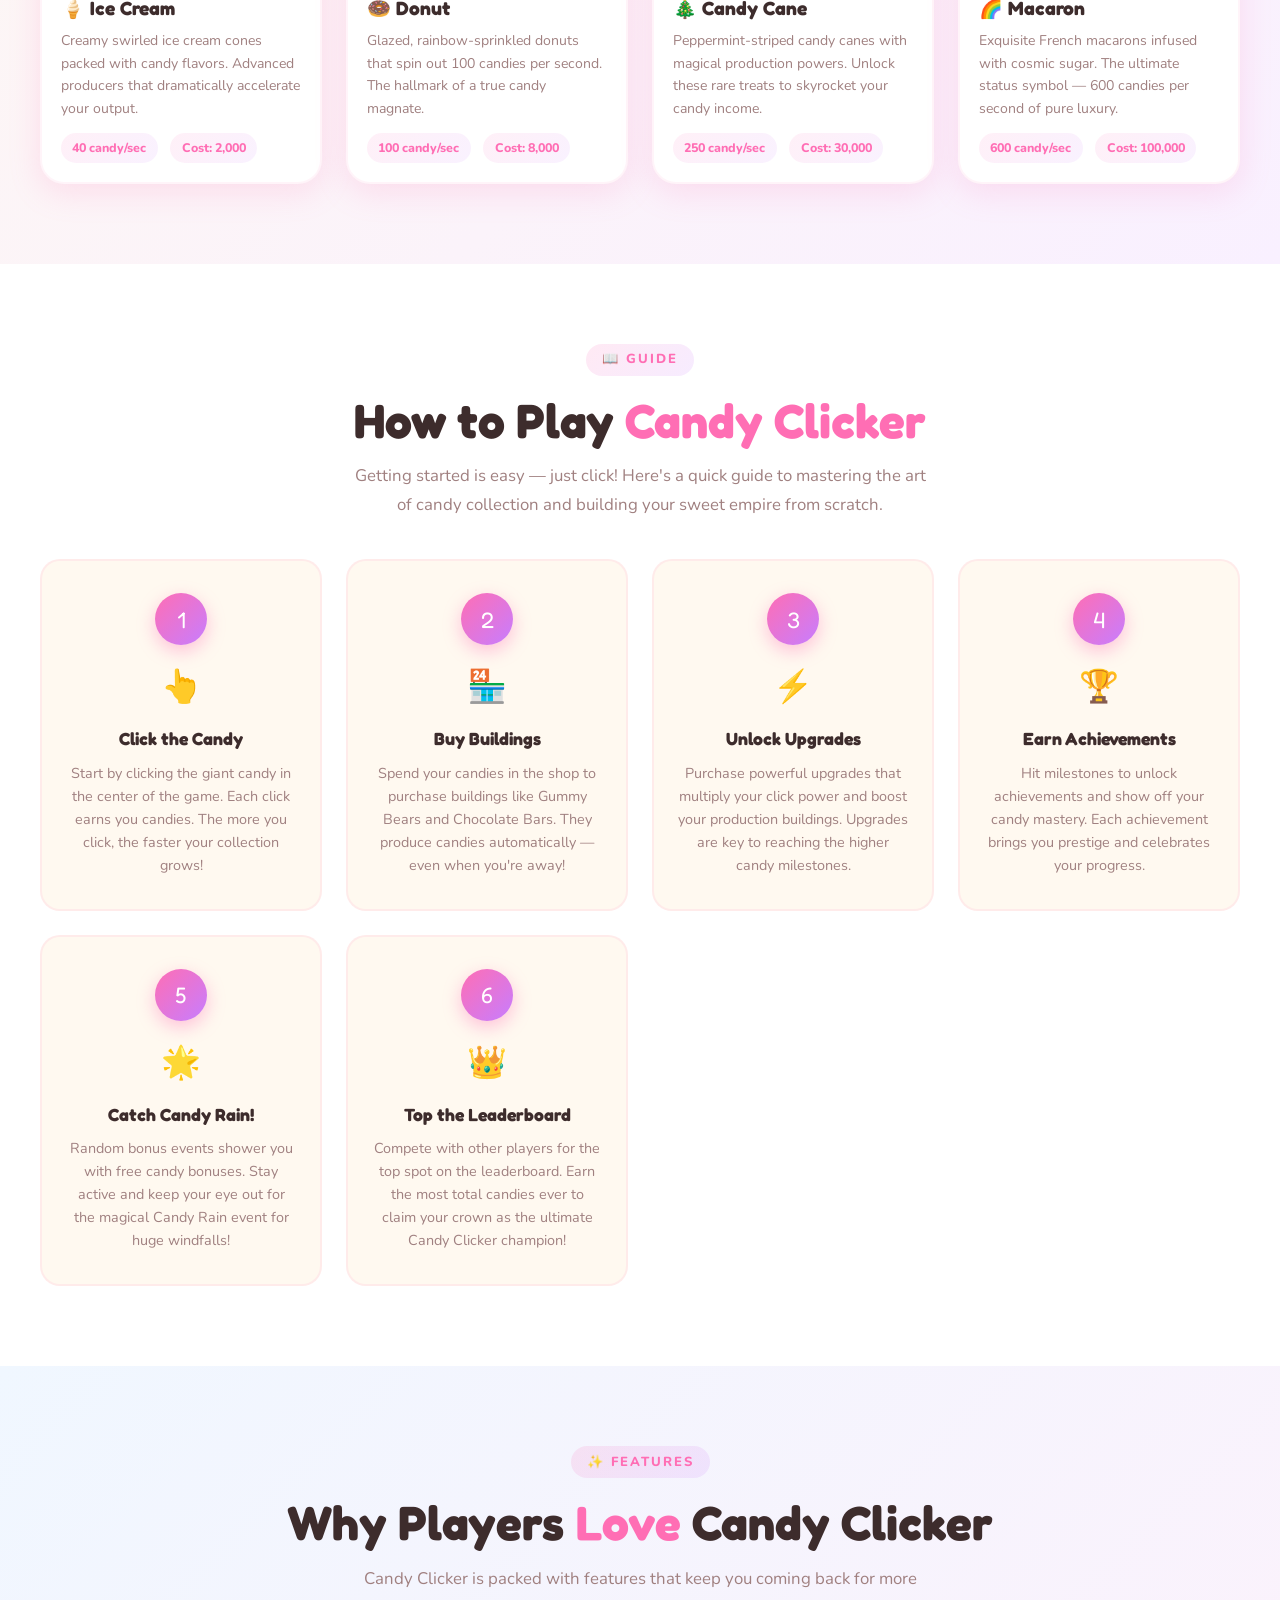
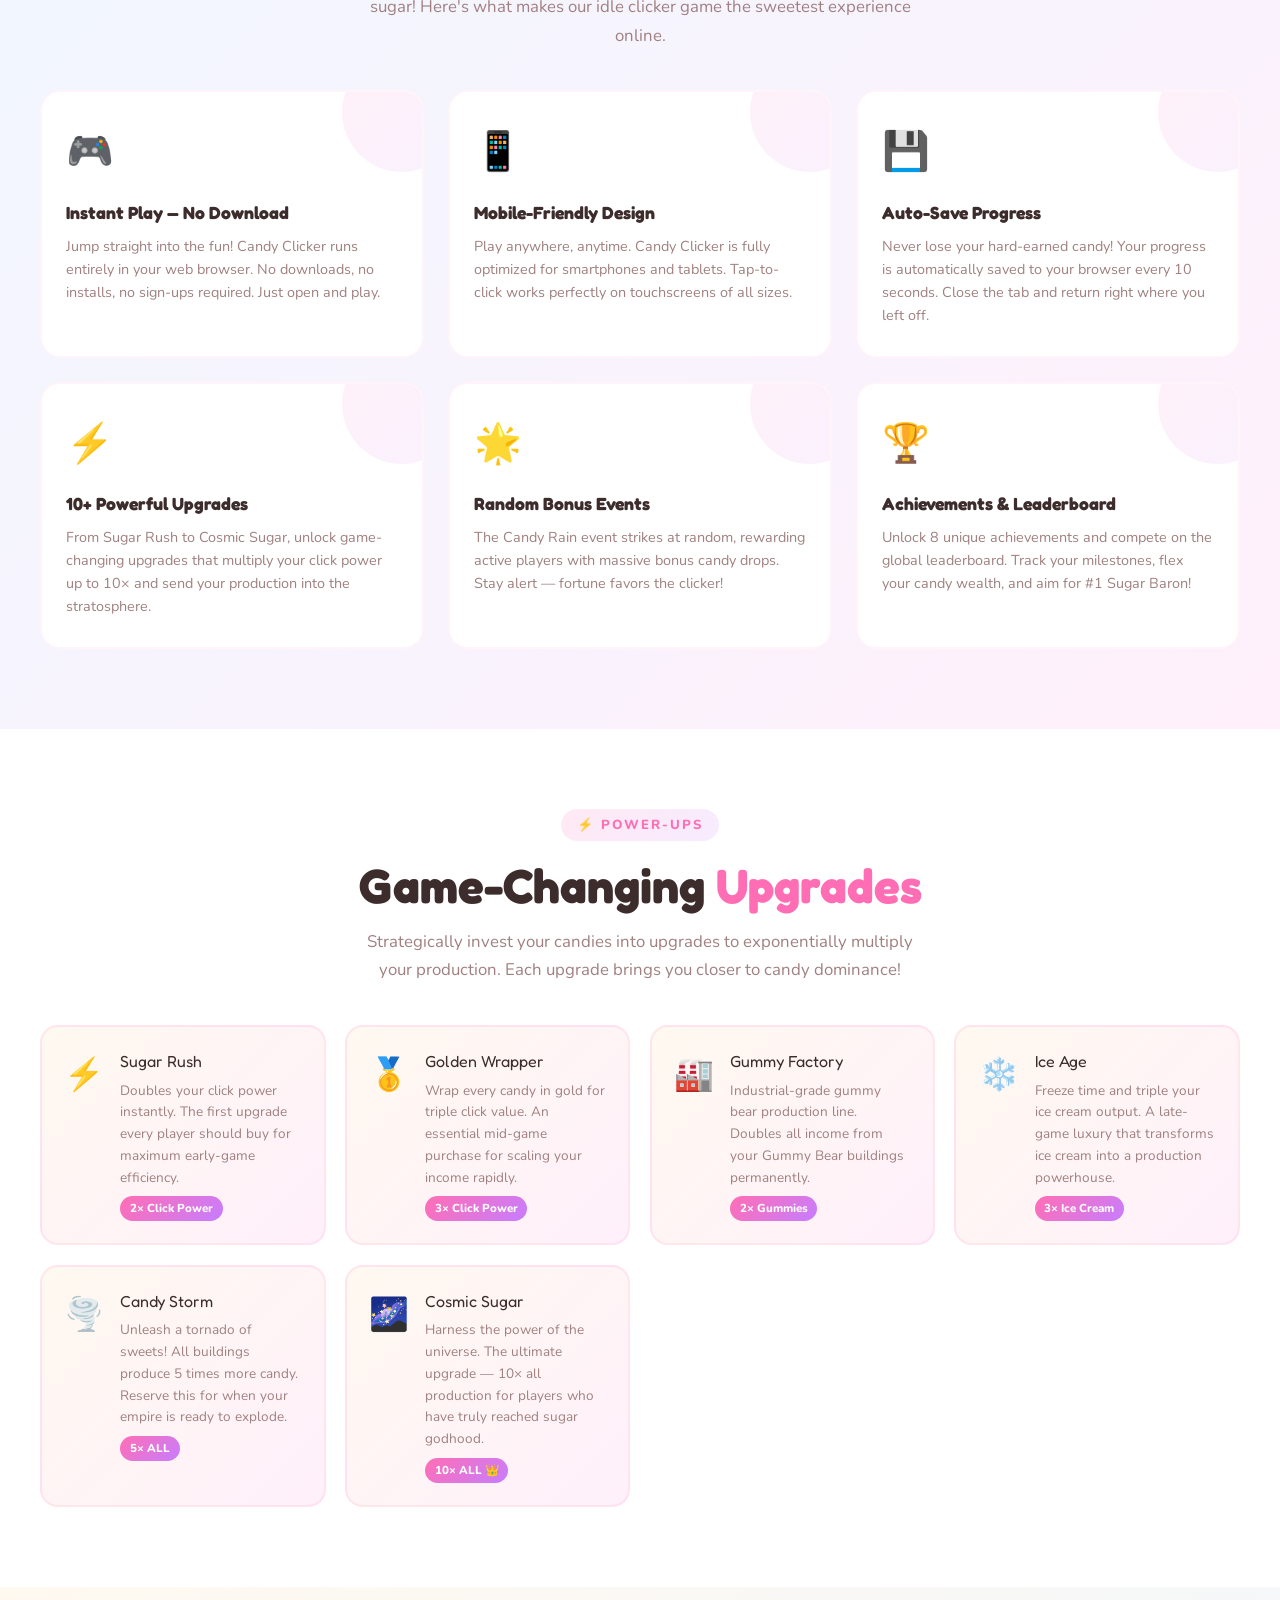
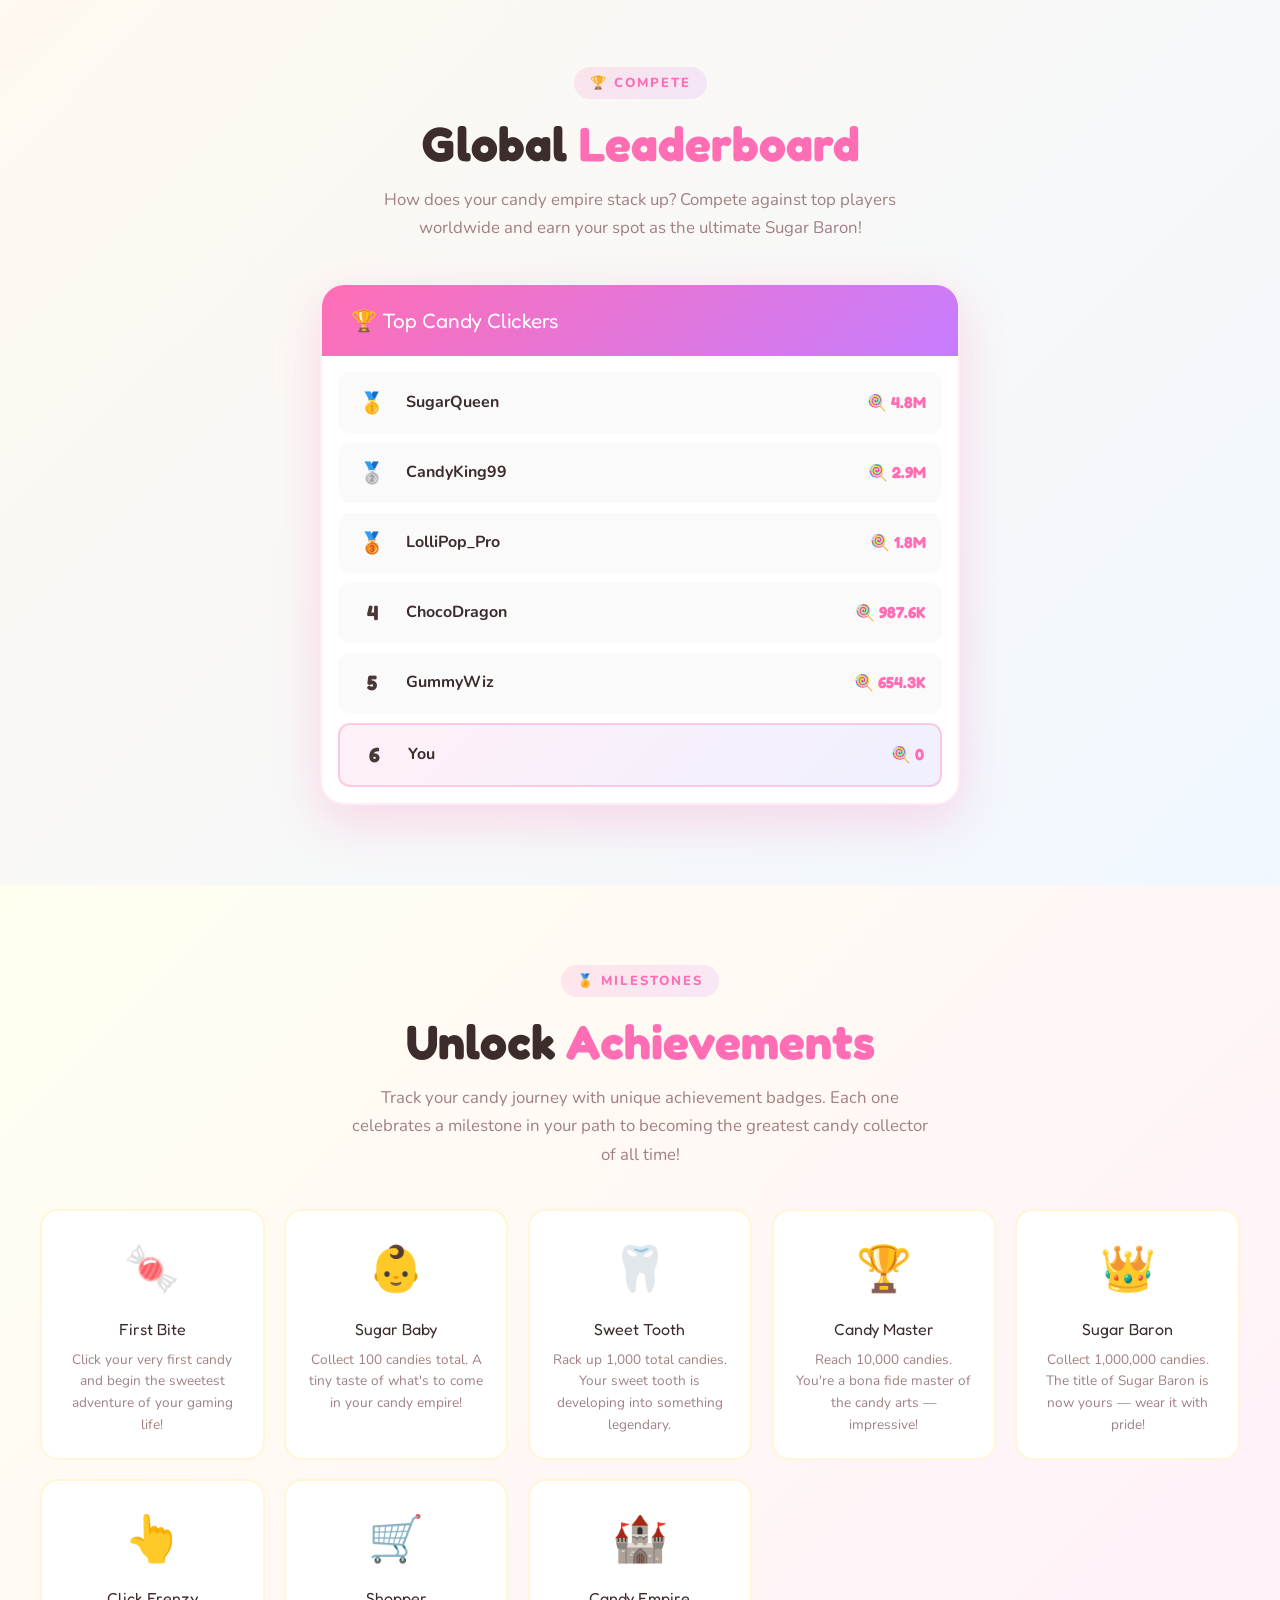
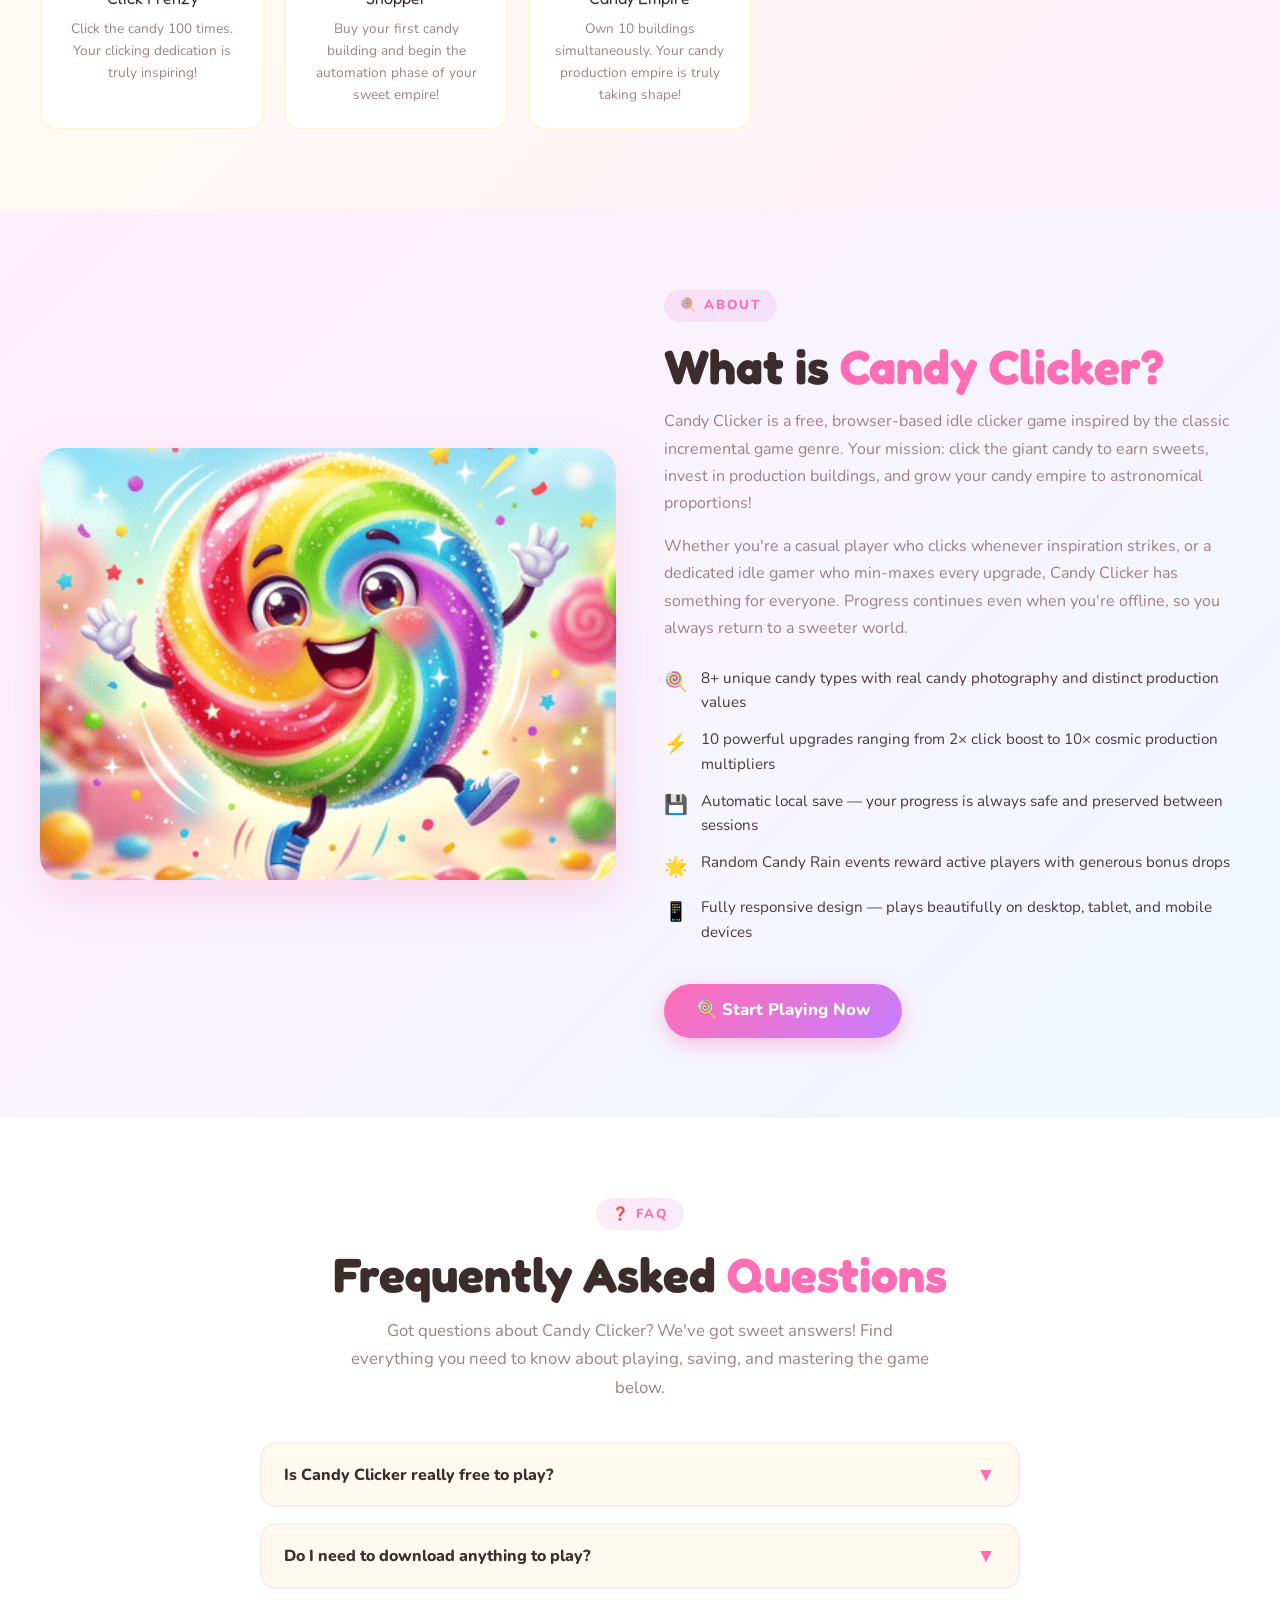
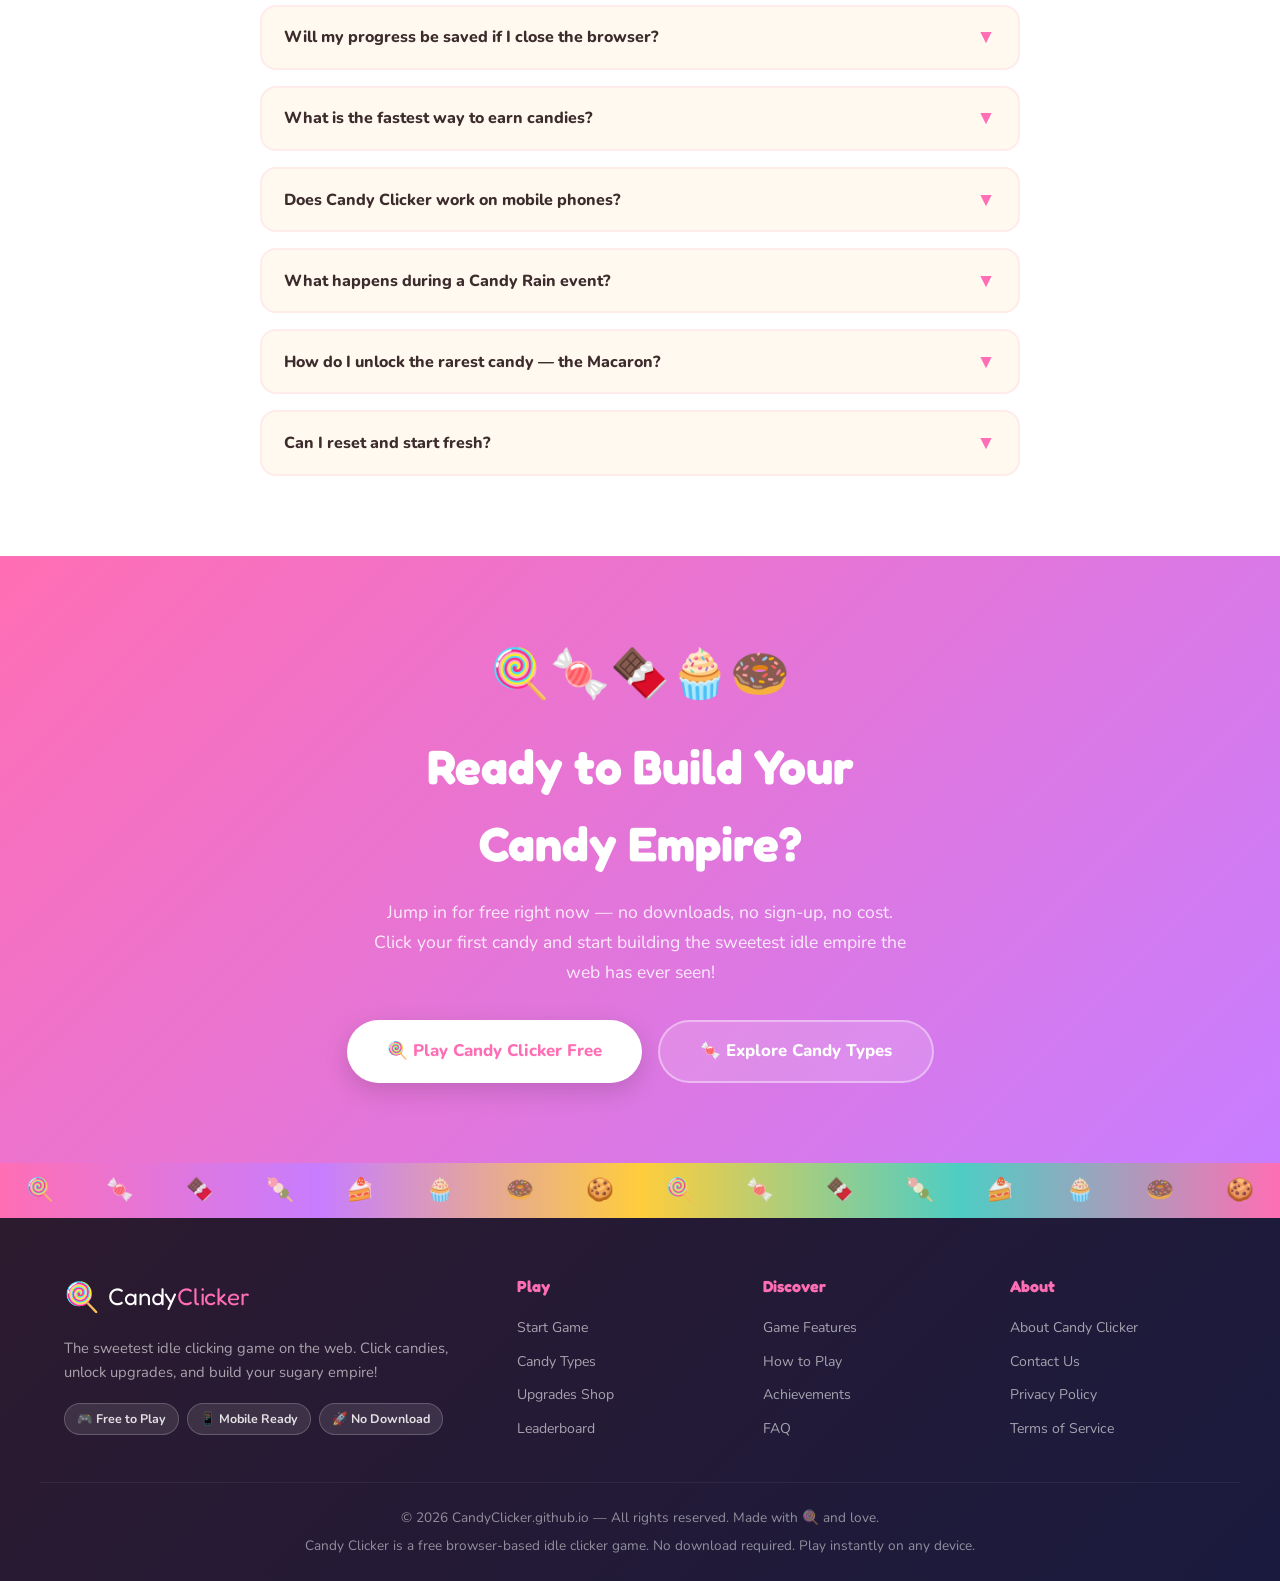
==== commit 8032f9ad: "Update index.html" ====
--- a/index.html
+++ b/index.html
@@ -6,7 +6,7 @@
   <meta http-equiv="X-UA-Compatible" content="IE=edge">
 
   <!-- Primary Meta Tags -->
-  <title>Candy Clicker — Free Online Idle Clicker Game | CandyClick.github.io</title>
+  <title>Candy Clicker — Free Online Idle Clicker Game</title>
   <meta name="title" content="Candy Clicker — Free Online Idle Clicker Game | CandyClick.github.io">
   <meta name="description" content="Play Candy Clicker free online! Click candies, unlock upgrades, collect 8+ types of candy, earn achievements and climb the leaderboard. No download needed — play instantly in your browser!">
   <meta name="keywords" content="candy clicker, idle clicker game, candy clicking game, free browser game, candy game online, idle game, clicker game, candy factory game, sugar clicker, lollipop clicker, chocolate clicker">
@@ -20,14 +20,14 @@
   <meta property="og:url" content="https://candyclick.github.io/">
   <meta property="og:title" content="Candy Clicker — Free Online Idle Clicker Game">
   <meta property="og:description" content="Click candies, unlock upgrades, and build your sweet empire! Play free, no download needed.">
-  <meta property="og:image" content="https://images.unsplash.com/photo-1582058091597-8f5c1c7a1c4d?w=1200&q=80">
+  <meta property="og:image" content="/images/og-image.png">
 
   <!-- Twitter -->
   <meta property="twitter:card" content="summary_large_image">
   <meta property="twitter:url" content="https://candyclick.github.io/">
   <meta property="twitter:title" content="Candy Clicker — Free Online Idle Clicker Game">
   <meta property="twitter:description" content="Click candies, unlock upgrades, and build your sweet empire! Play free, no download needed.">
-  <meta property="twitter:image" content="https://images.unsplash.com/photo-1582058091597-8f5c1c7a1c4d?w=1200&q=80">
+  <meta property="twitter:image" content="/images/og-image.png">
 
   <!-- Fonts -->
   <link rel="preconnect" href="https://fonts.googleapis.com">
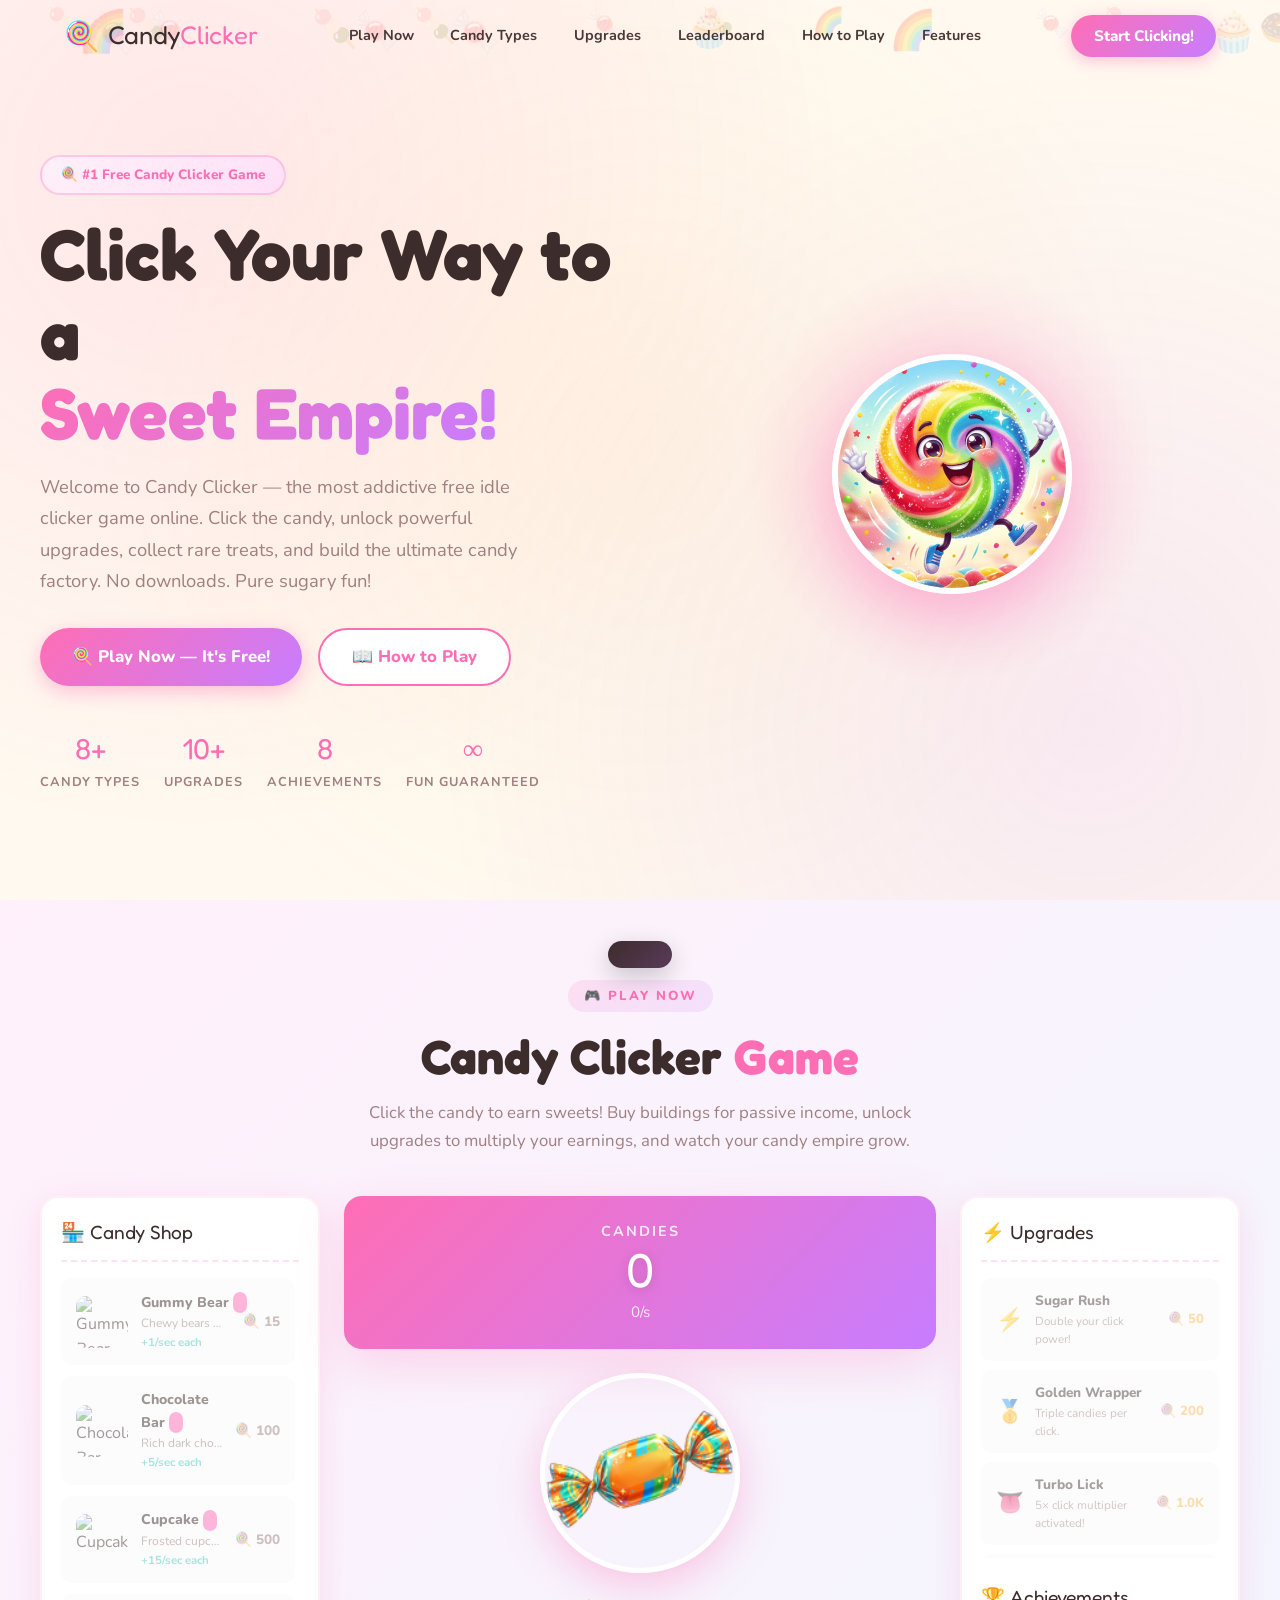
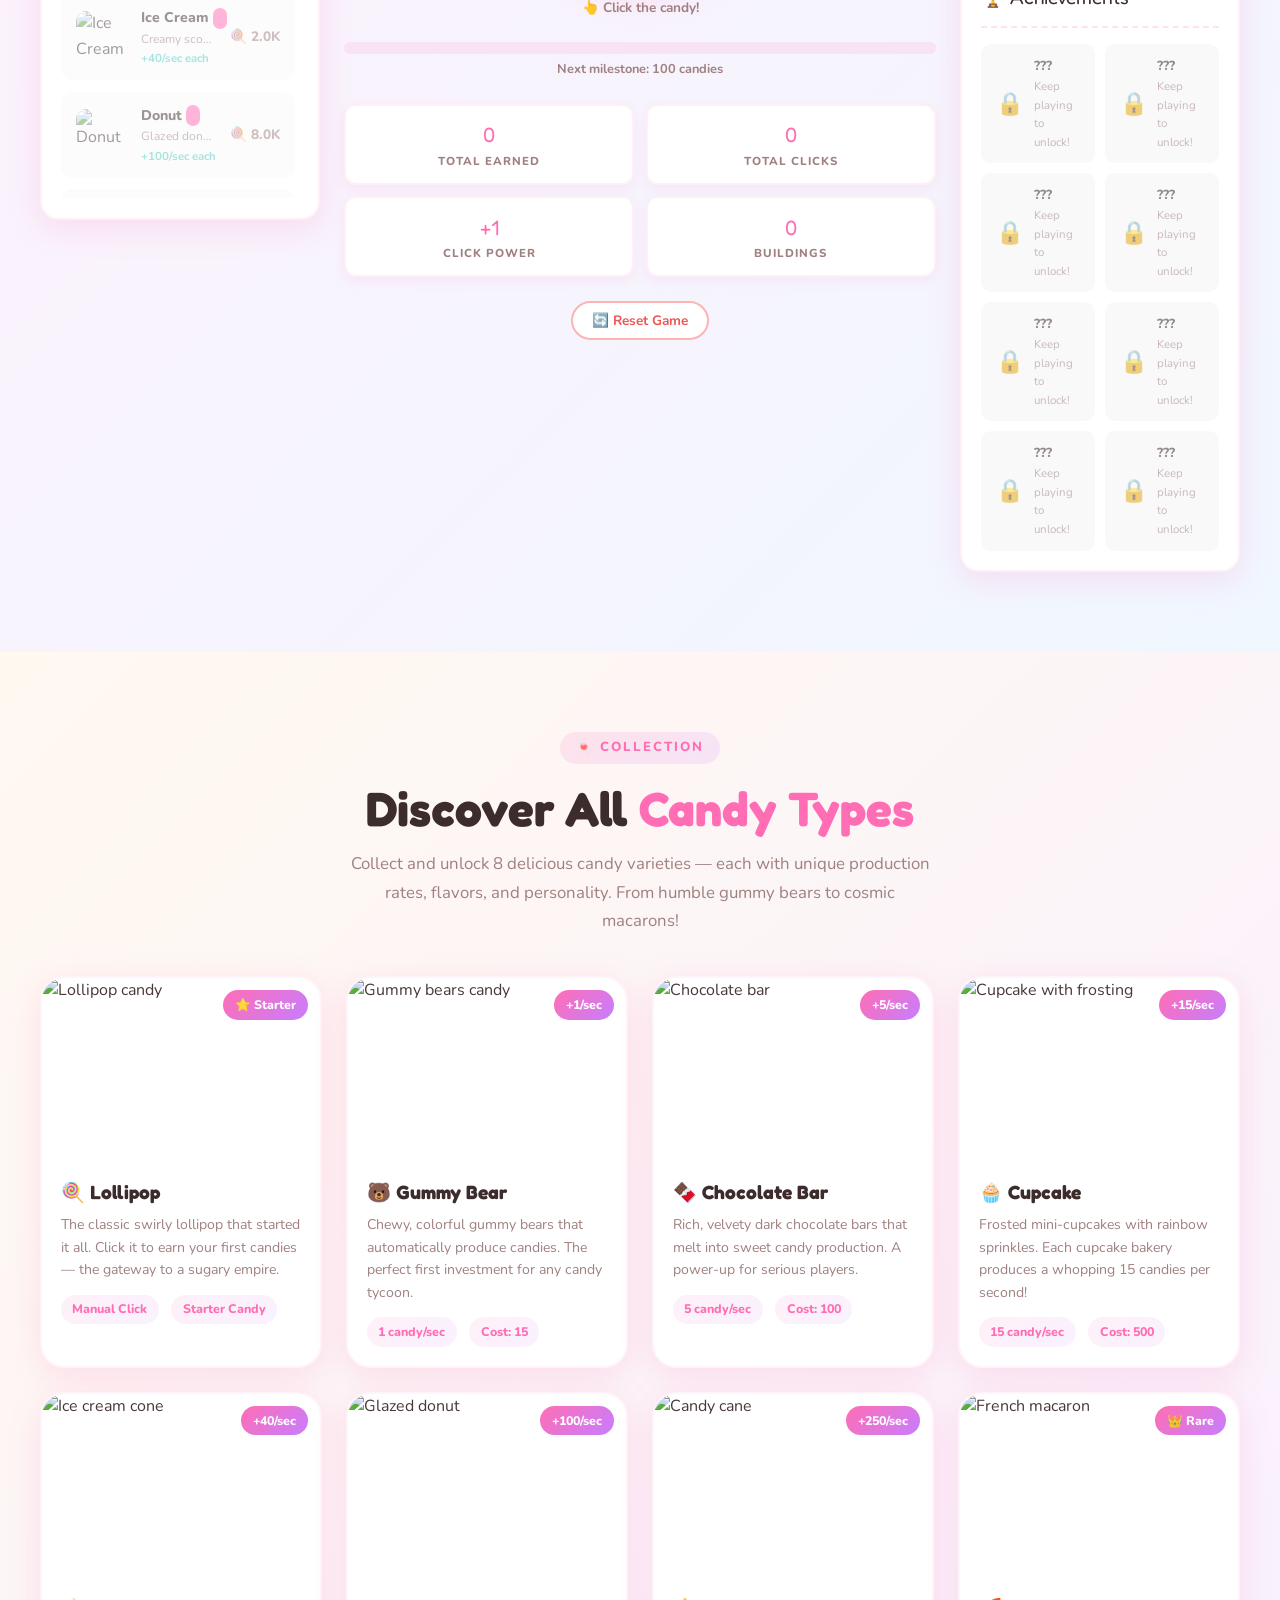
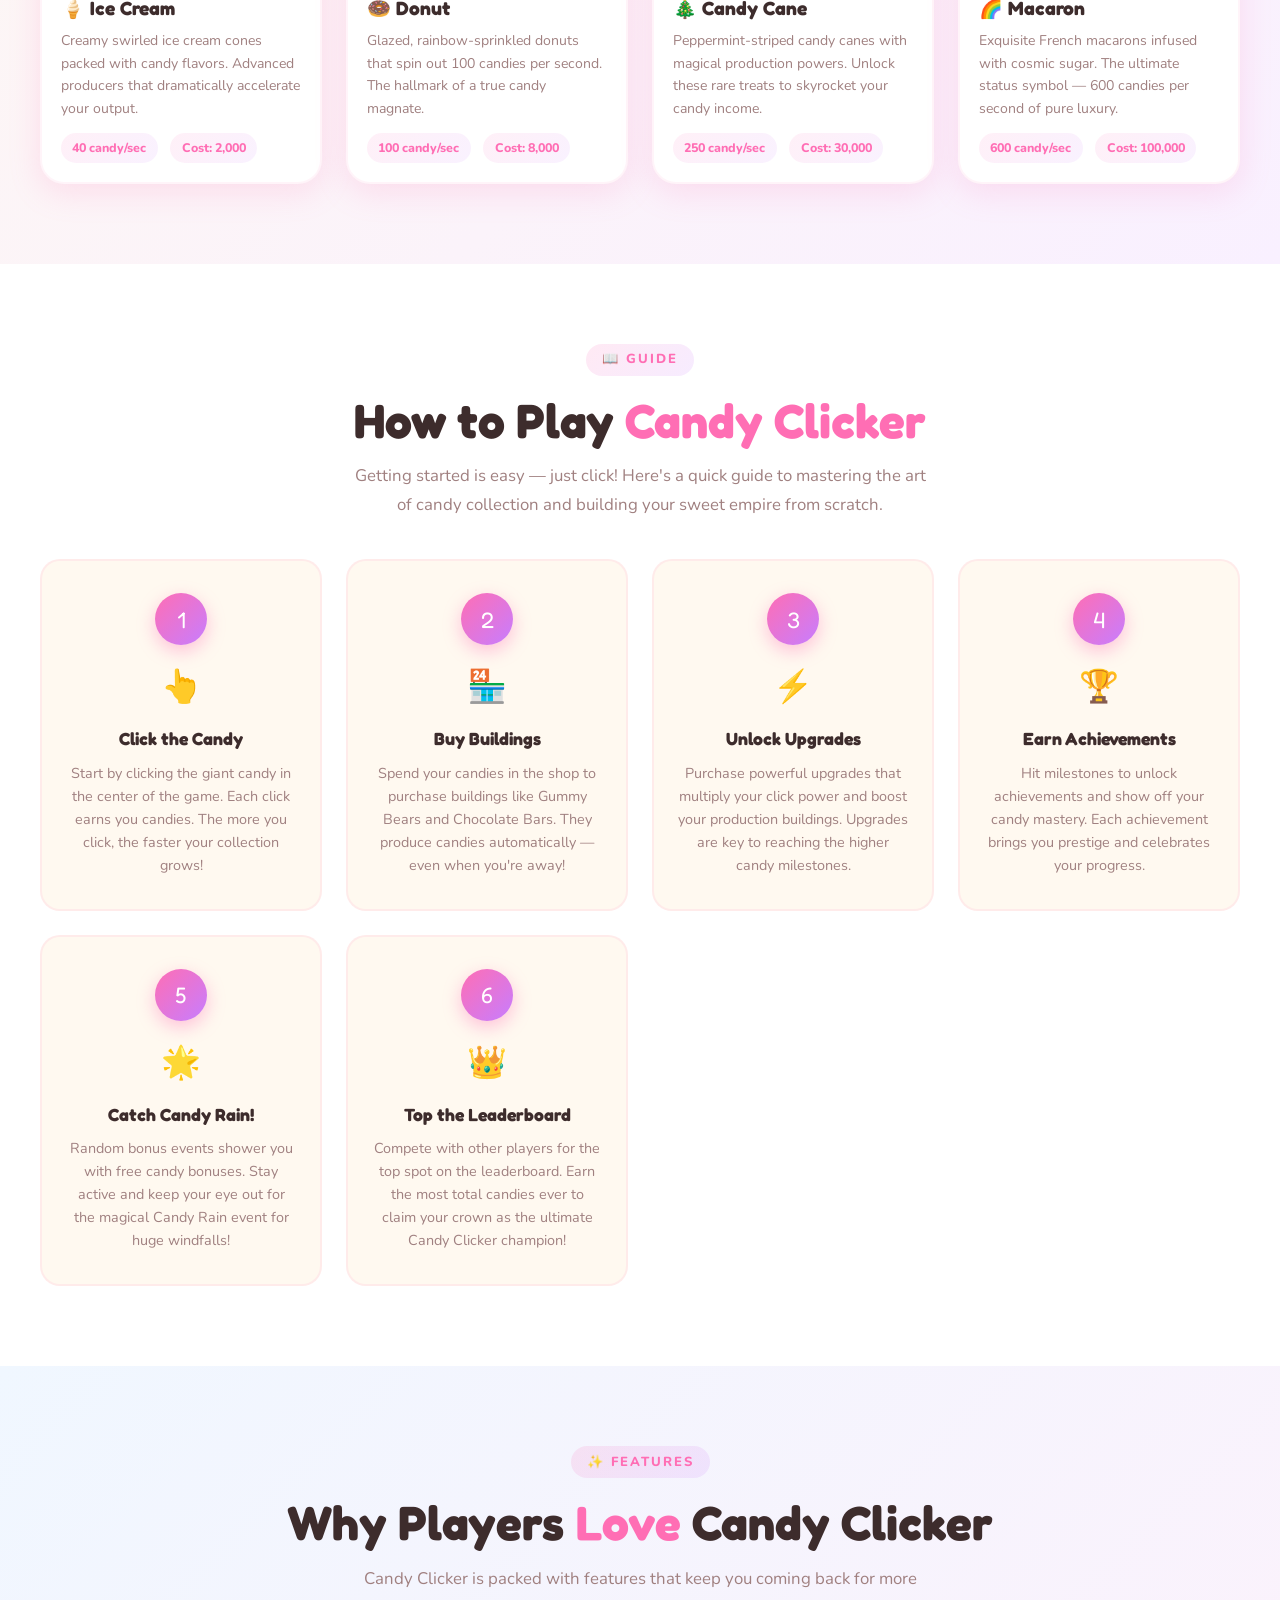
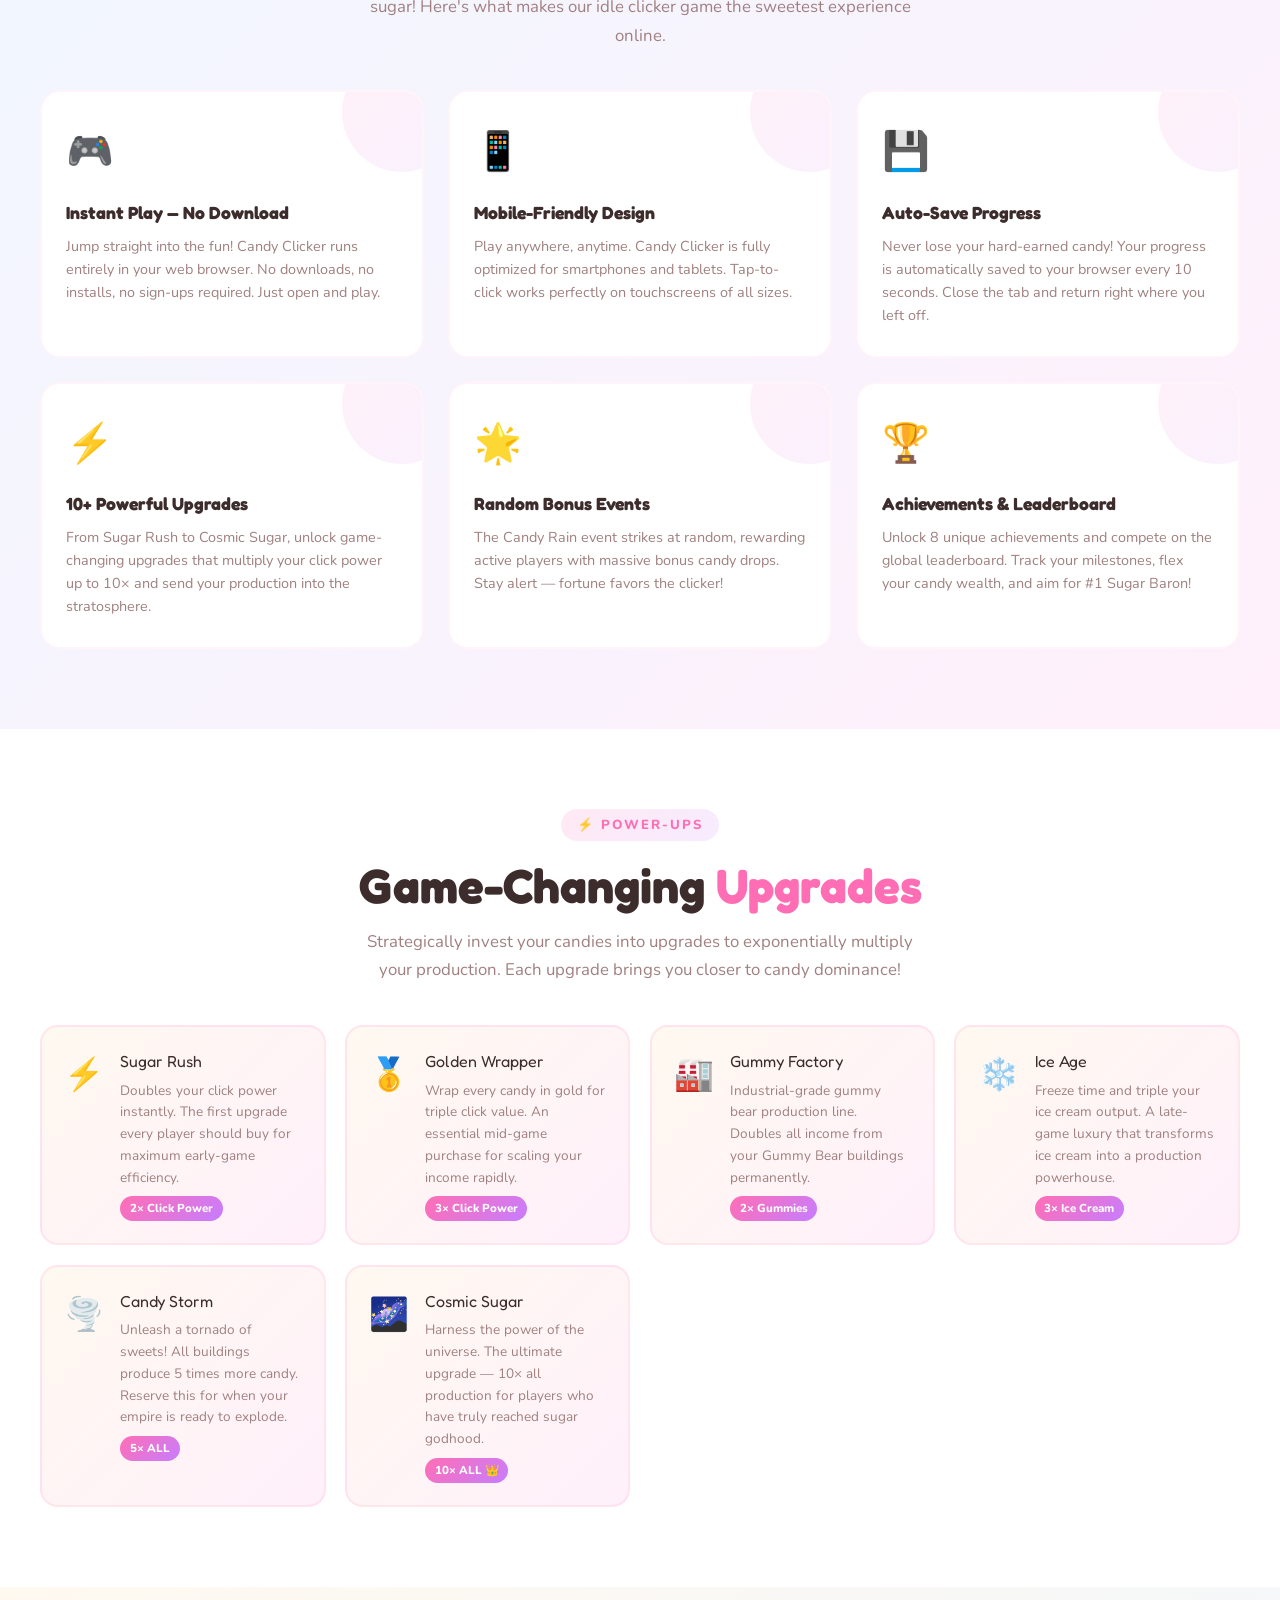
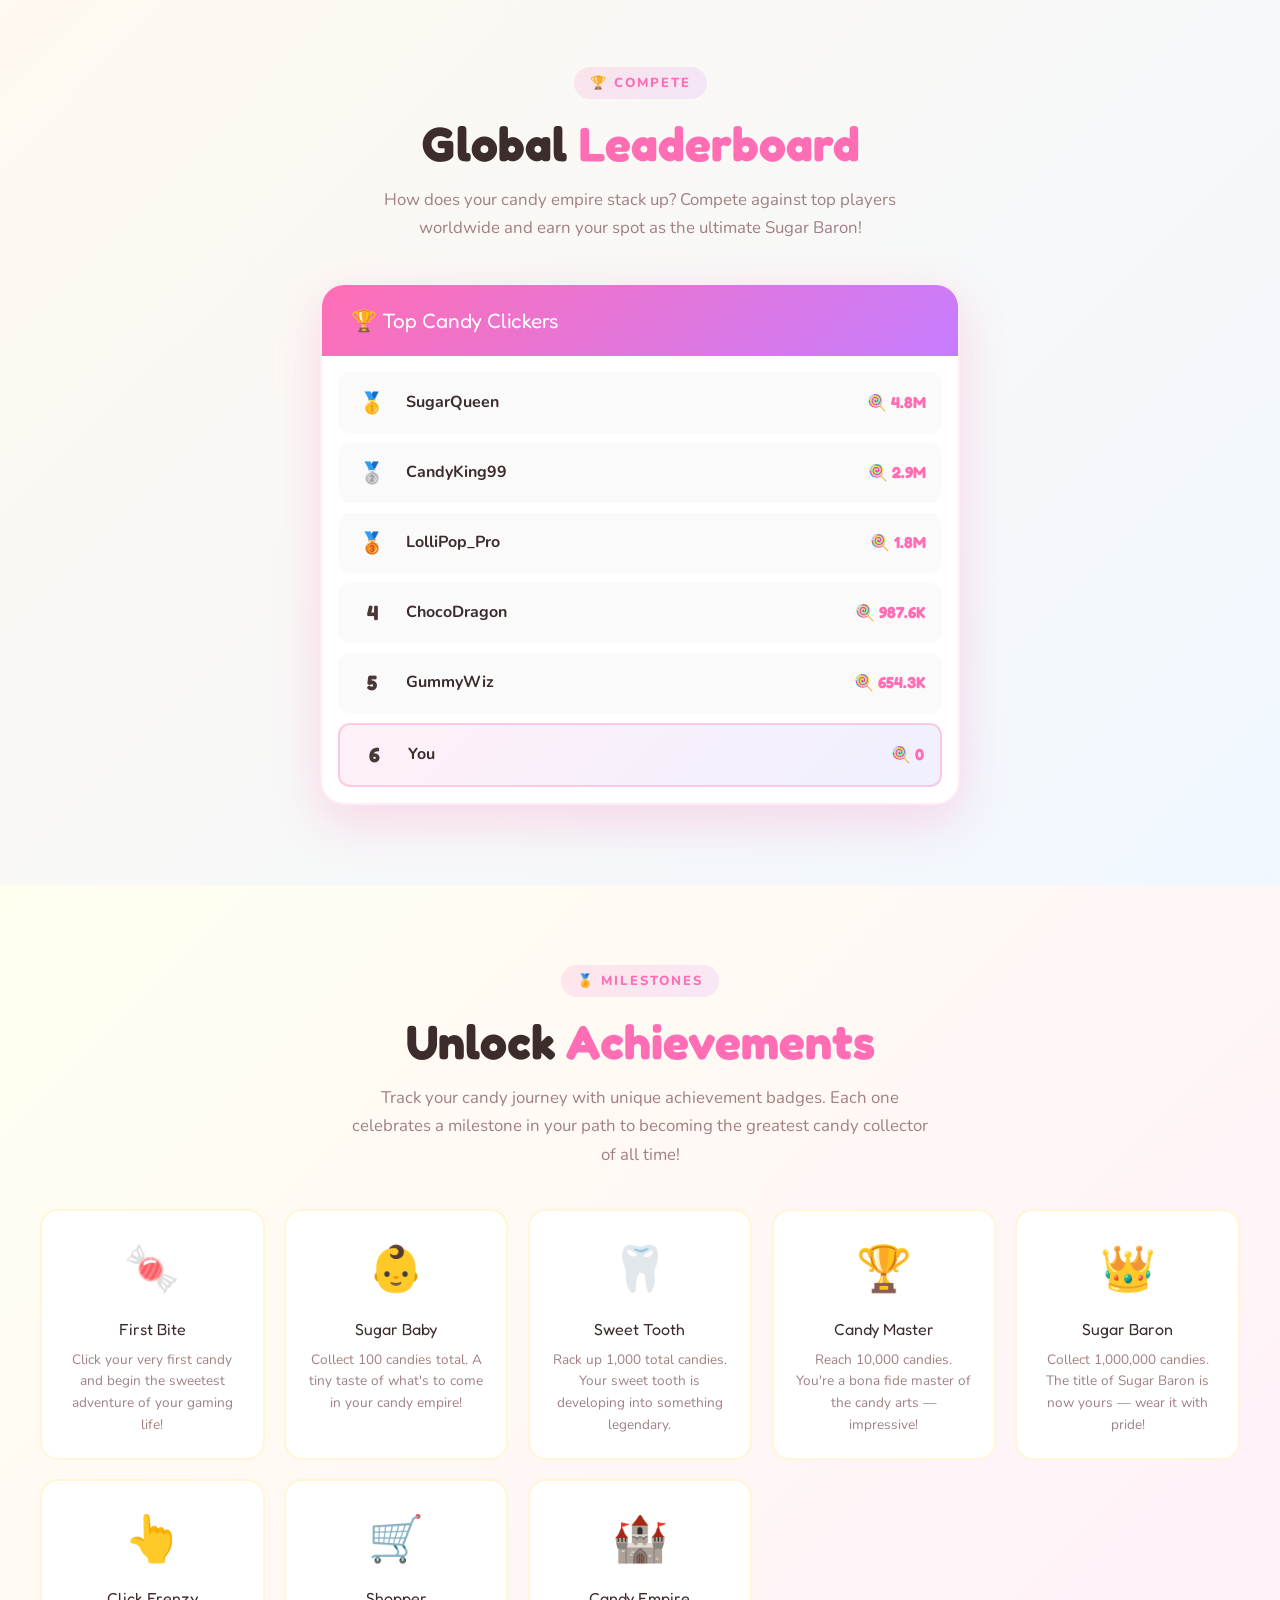
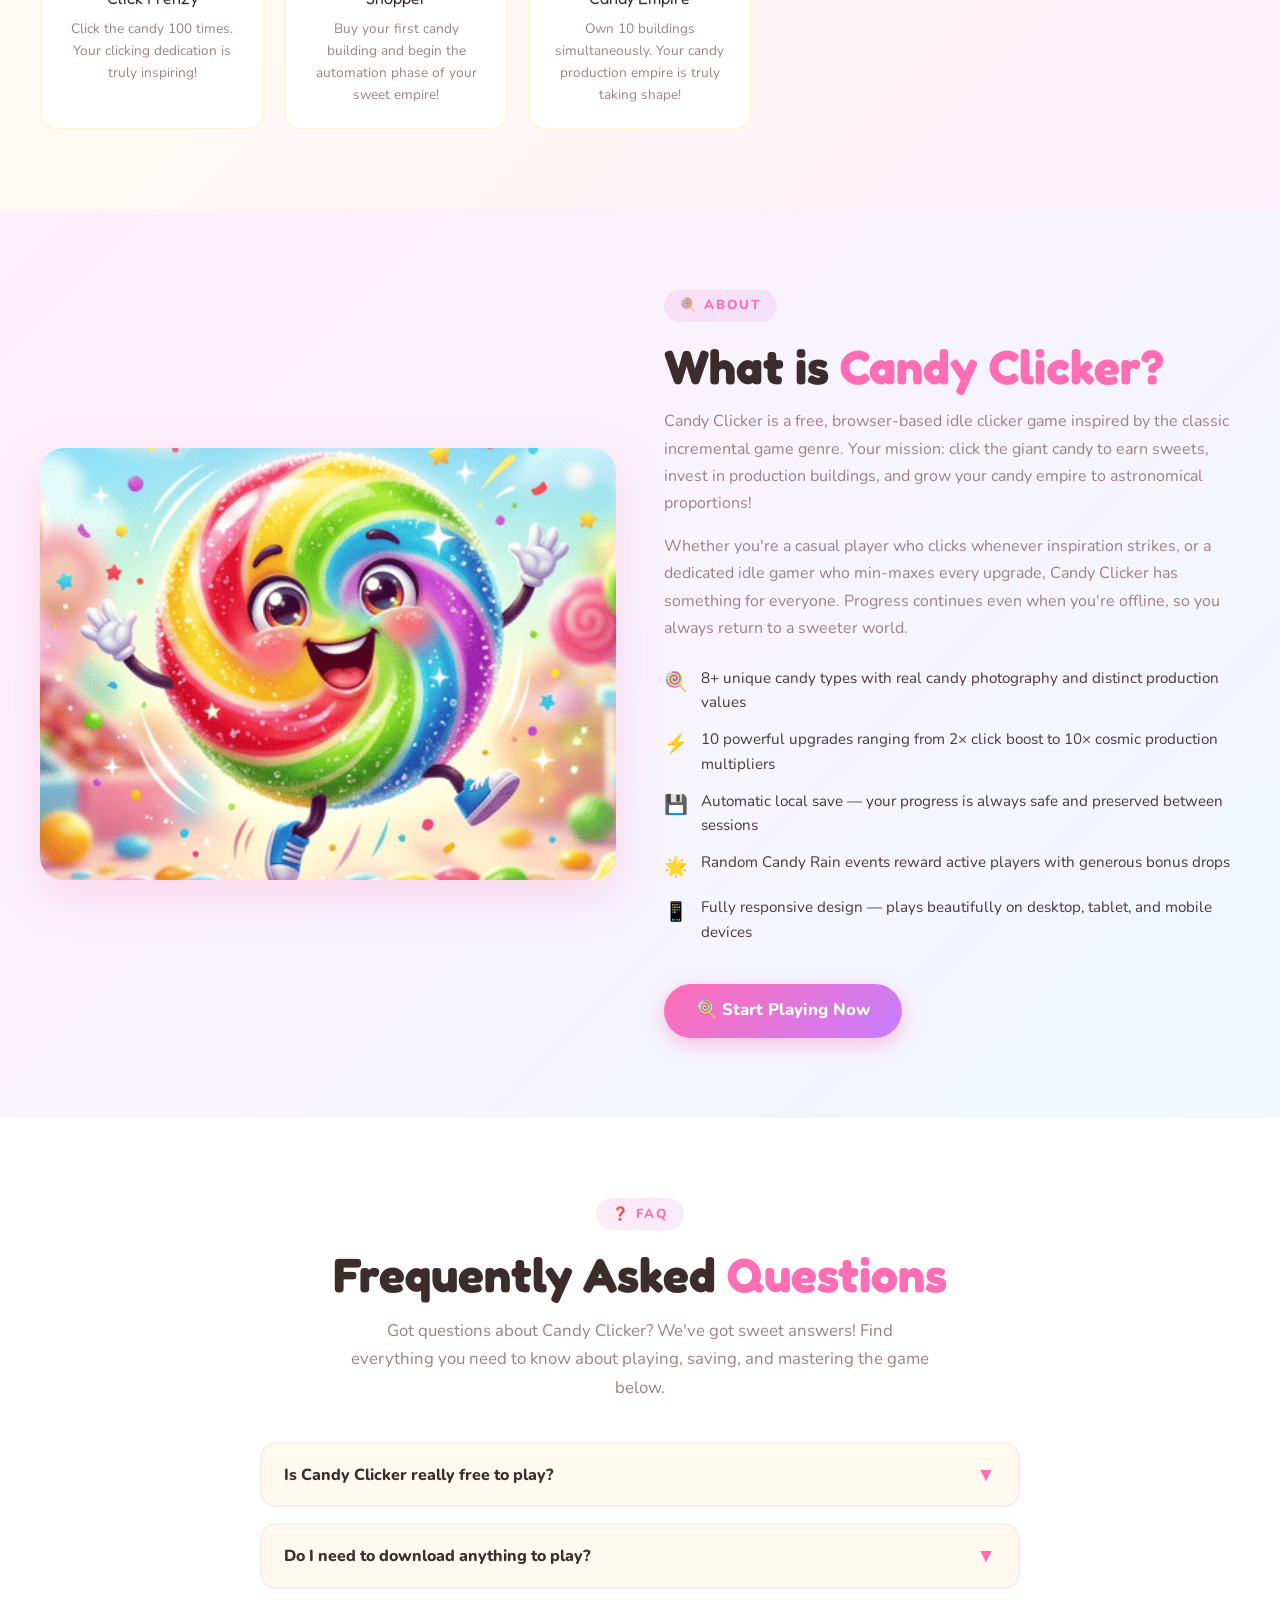
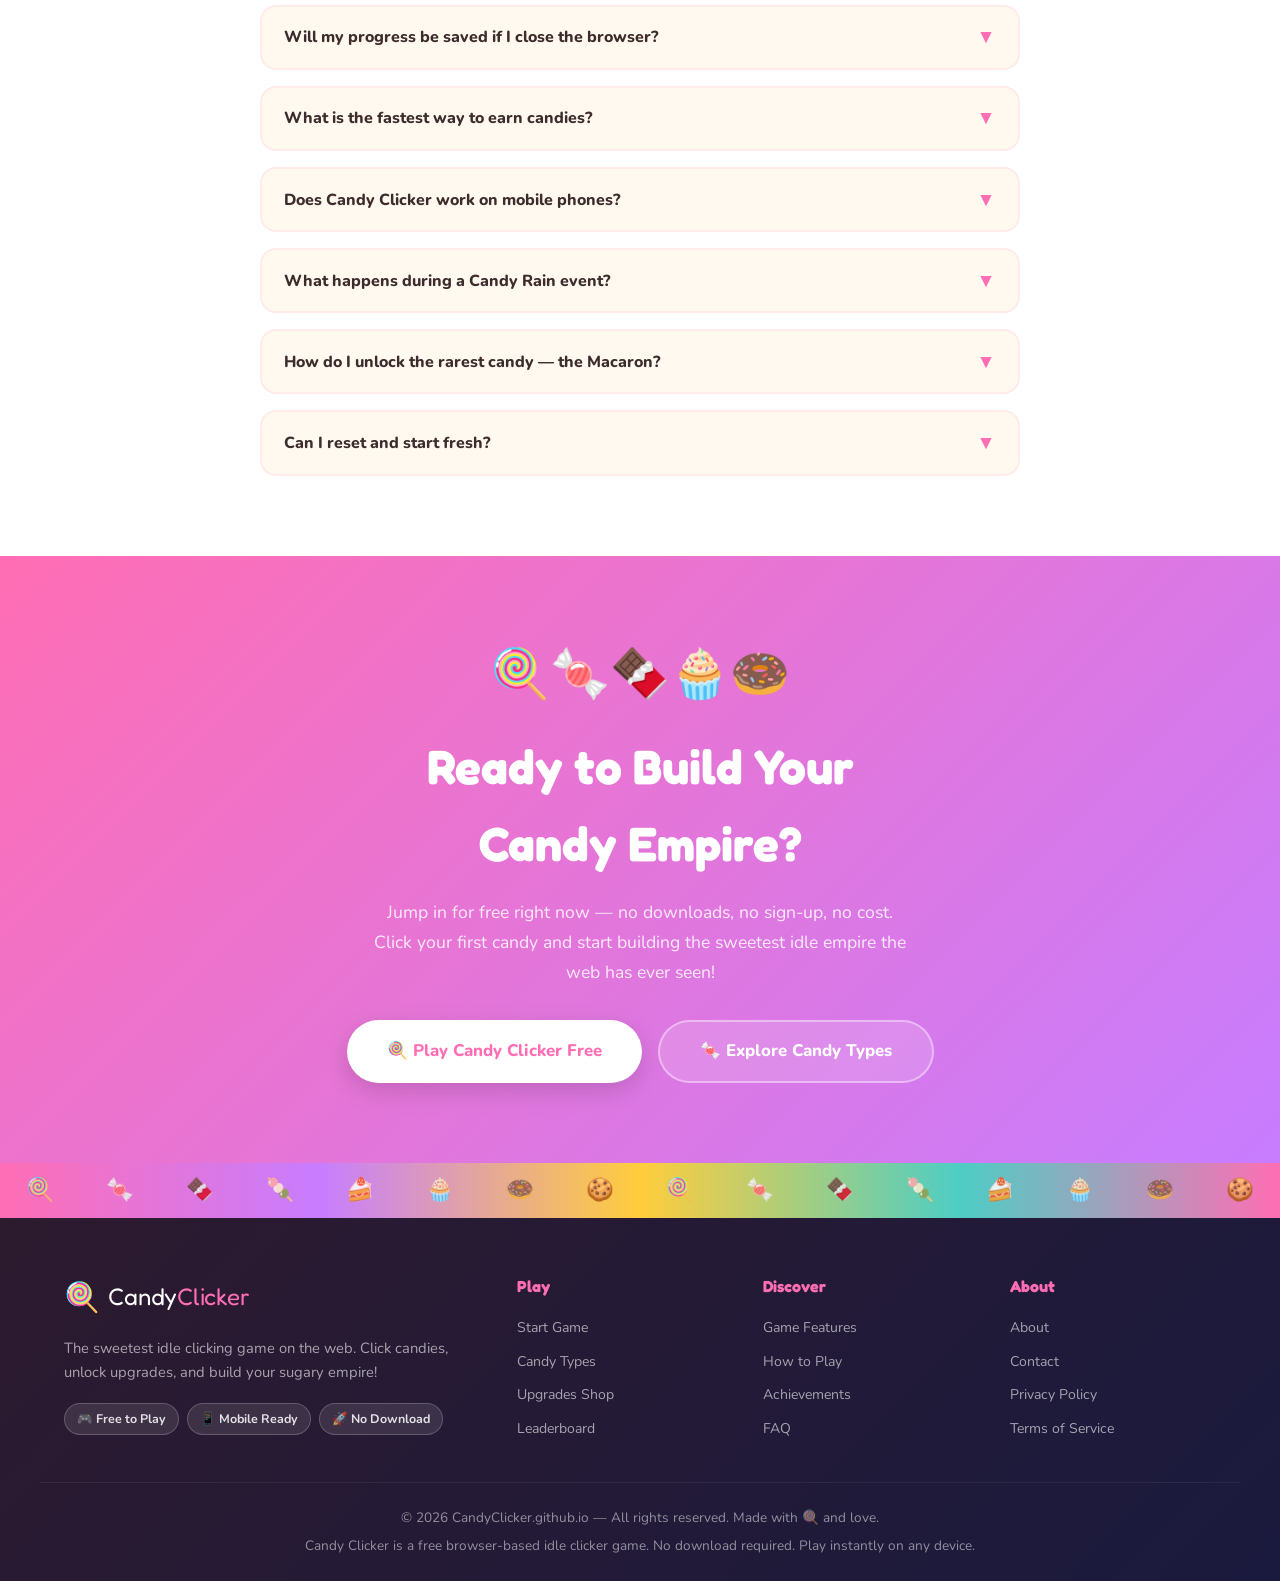
==== commit dd664a43: "Update index.html" ====
--- a/index.html
+++ b/index.html
@@ -1,6 +1,15 @@
 <!DOCTYPE html>
 <html lang="en">
 <head>
+  <!-- Google tag (gtag.js) -->
+<script async src="https://www.googletagmanager.com/gtag/js?id=G-VQ3PKPE87B"></script>
+<script>
+  window.dataLayer = window.dataLayer || [];
+  function gtag(){dataLayer.push(arguments);}
+  gtag('js', new Date());
+
+  gtag('config', 'G-VQ3PKPE87B');
+</script>
   <meta charset="UTF-8">
   <meta name="viewport" content="width=device-width, initial-scale=1.0">
   <meta http-equiv="X-UA-Compatible" content="IE=edge">
